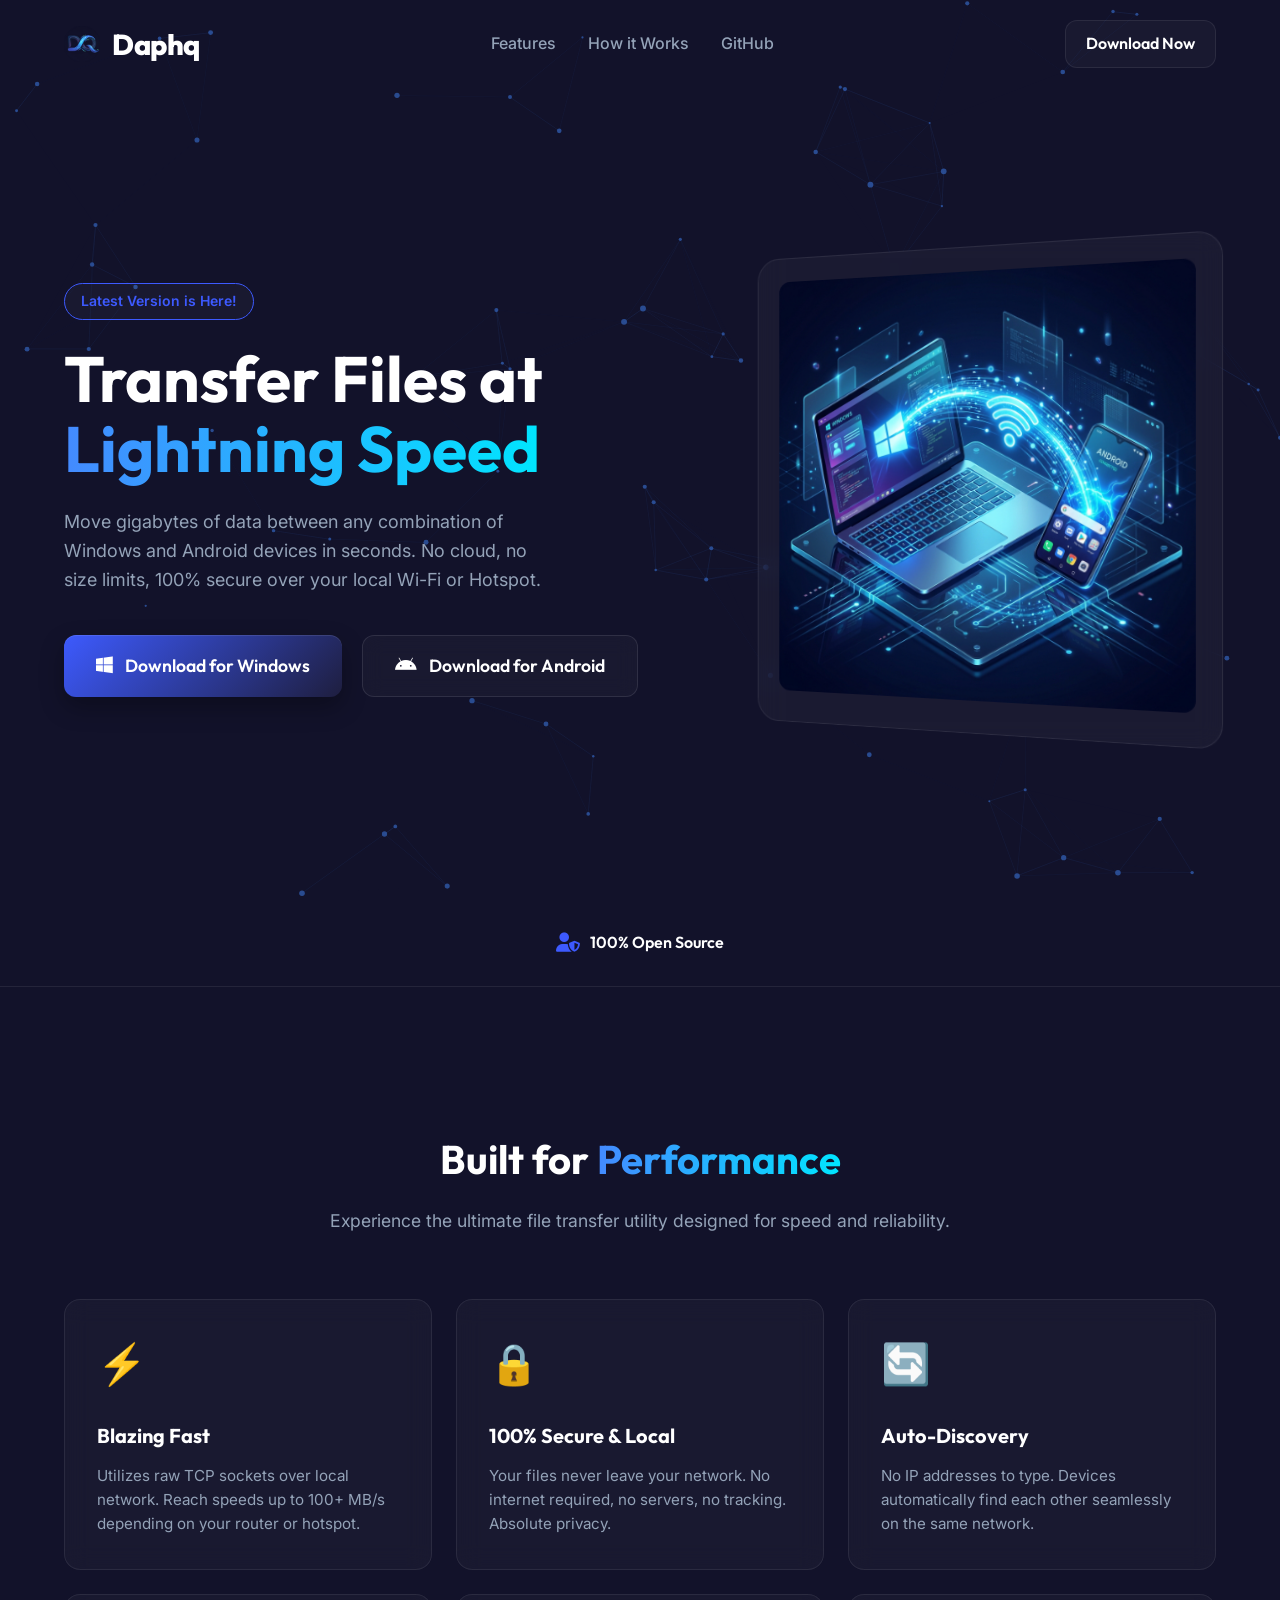
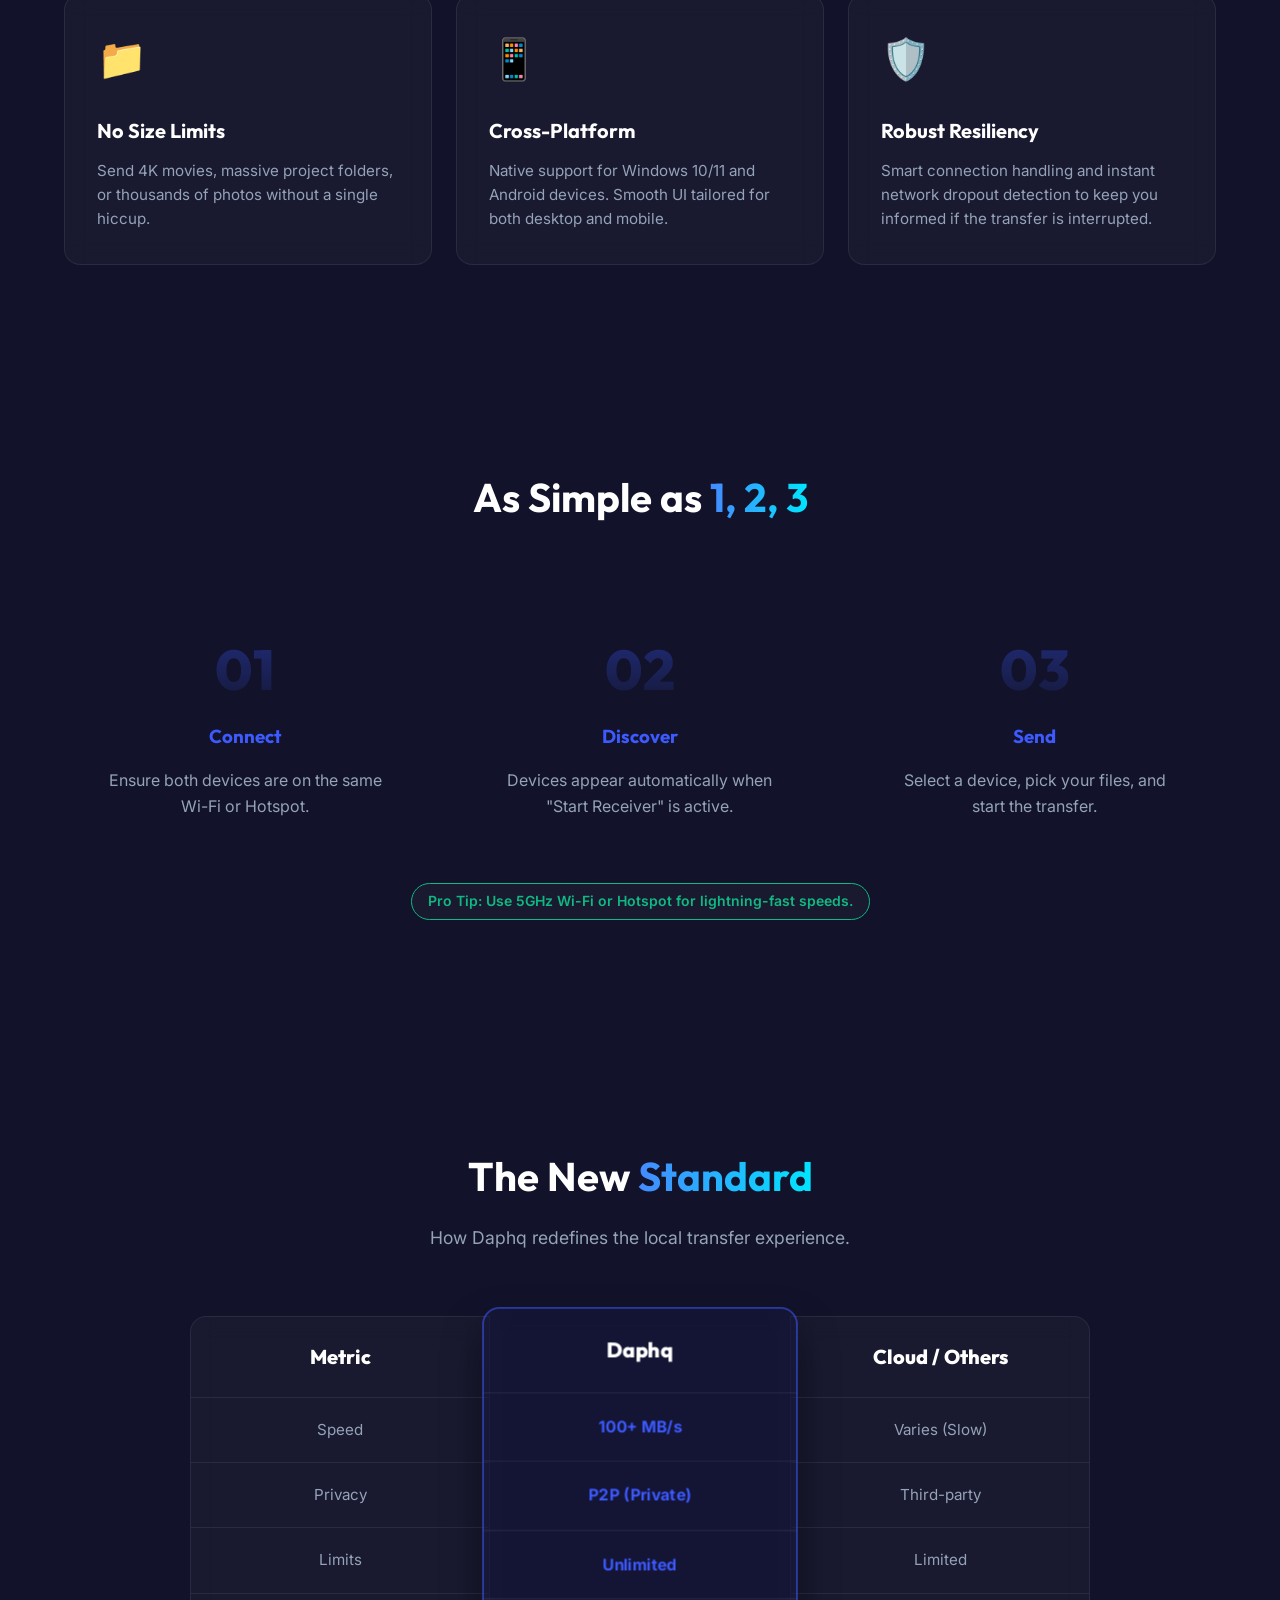
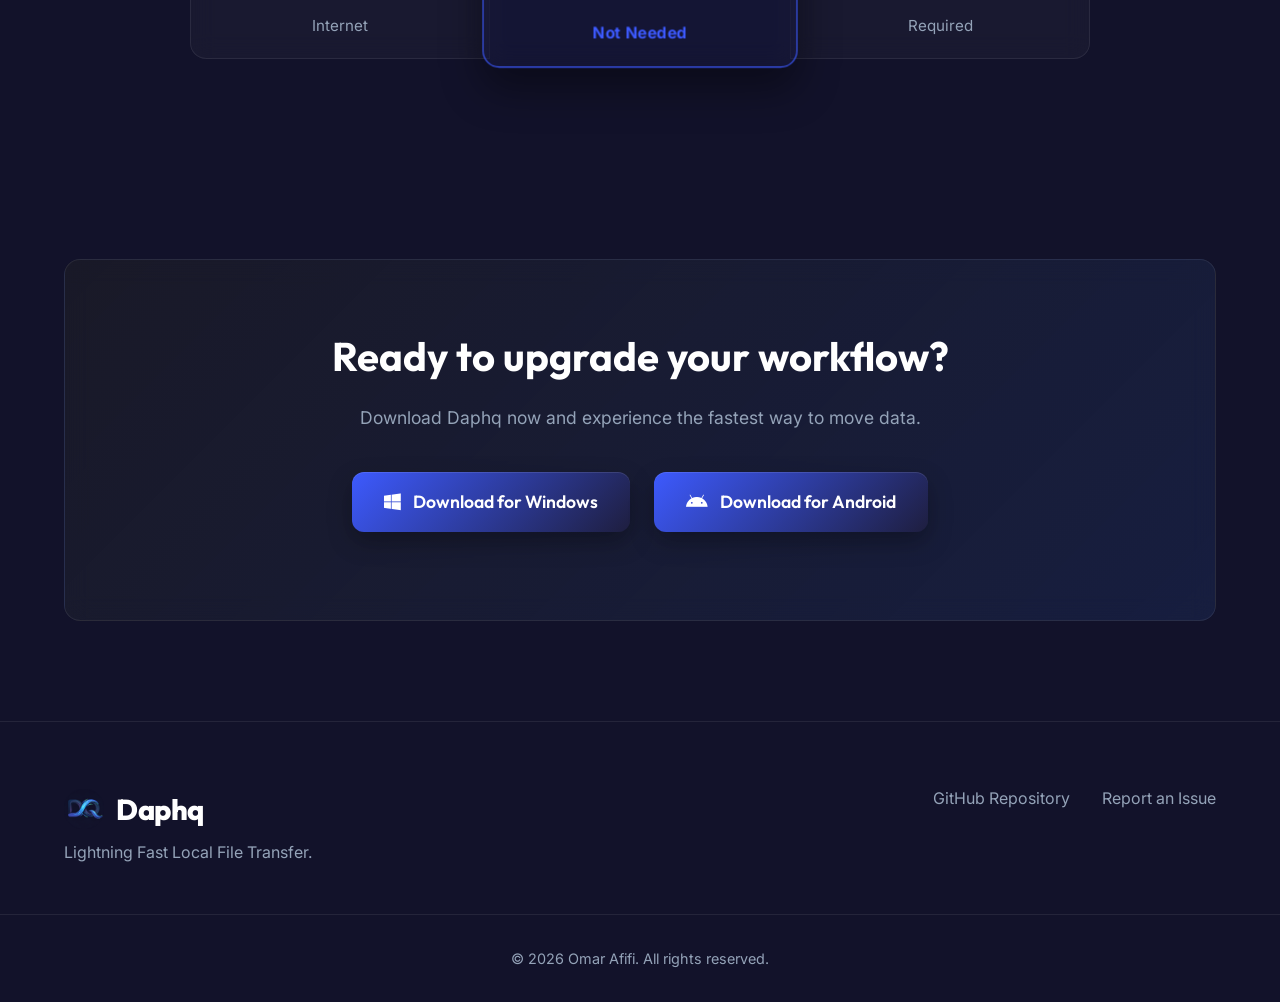
==== docs/index.html @ fd51e8ae "Add stats bar and comparison section to docs Introduce a brand stats bar and a three-column comparis" ====
<!DOCTYPE html>
<html lang="en">

<head>
    <meta charset="UTF-8">
    <meta name="viewport" content="width=device-width, initial-scale=1.0">
    <meta name="description"
        content="Daphq - Lightning Fast Local Network File Transfer for Windows and Android. No size limits, secure, and blazing fast.">
    <title>Daphq - Lightning Fast Local File Transfer</title>
    <!-- Google Fonts -->
    <link rel="preconnect" href="https://fonts.googleapis.com">
    <link rel="preconnect" href="https://fonts.gstatic.com" crossorigin>
    <link
        href="https://fonts.googleapis.com/css2?family=Outfit:wght@300;400;500;600;700;800&family=Inter:wght@400;500&display=swap"
        rel="stylesheet">
    <link rel="stylesheet" href="css/style.css">
    <link rel="icon" type="image/x-icon" href="assets/favicon.ico">
    <link rel="icon" type="image/png" sizes="192x192" href="assets/icon-192.png">
    <link rel="icon" type="image/png" sizes="512x512" href="assets/icon-512.png">
    <link rel="icon" type="image/png" sizes="192x192" href="assets/icon-192-maskable.png">
    <link rel="icon" type="image/png" sizes="512x512" href="assets/icon-512-maskable.png">
    <link rel="apple-touch-icon" href="assets/apple-touch-icon.png">
    <!-- Font Awesome -->
    <link rel="stylesheet" href="https://cdnjs.cloudflare.com/ajax/libs/font-awesome/6.4.0/css/all.min.css">
</head>

<body>
    <!-- Neural Network Background -->
    <canvas id="network-canvas"></canvas>

    <!-- Navigation -->
    <nav class="navbar">
        <div class="nav-container">
            <div class="logo" style="display: flex; align-items: center; gap: 12px;">
                <img src="assets/icon-192.png" alt="Daphq Logo" width="36" height="36" style="border-radius: 8px;">
                <span class="logo-text">Daphq</span>
            </div>
            <div class="nav-links">
                <a href="#features">Features</a>
                <a href="#how-it-works">How it Works</a>
                <a href="https://github.com/OmarAfifi-CSE/daphq" target="_blank" class="github-link">GitHub</a>
            </div>
            <a href="#download" class="btn btn-nav">Download Now</a>
        </div>
    </nav>

    <!-- Hero Section -->
    <header class="hero">
        <div class="container hero-content">
            <div class="hero-text fade-up">
                <div class="badge" id="version-badge">Latest Version is Here!</div>
                <h1>Transfer Files at <span class="gradient-text">Lightning Speed</span></h1>
                <p>Move gigabytes of data between any combination of Windows and Android devices in seconds. No cloud,
                    no size limits, 100% secure over your local Wi-Fi or Hotspot.</p>
                <div class="hero-buttons">
                    <a href="https://github.com/OmarAfifi-CSE/daphq/releases/latest" class="btn btn-primary btn-large"
                        id="main-download-btn">
                        <i class="fab fa-windows"></i> Download for Windows
                    </a>
                    <a href="https://github.com/OmarAfifi-CSE/daphq/releases/latest" class="btn btn-secondary btn-large"
                        id="hero-android-btn">
                        <i class="fab fa-android"></i> Download for Android
                    </a>
                </div>
            </div>
            <div class="hero-image fade-up delay-1">
                <div class="glass-card mockup-container">
                    <img src="assets/mockup.png" alt="Daphq App Mockup" class="floating">
                </div>
            </div>
        </div>
    </header>

    <!-- Brand Stats Bar -->
    <div class="stats-bar">
        <div class="container stats-container">
            <!--
            <div class="stat-item">
                <i class="fab fa-github"></i>
                <span id="github-stars">...</span> <span>Stars</span>
            </div>
            <div class="stat-divider"></div>
            <div class="stat-item">
                <i class="fas fa-code-branch"></i>
                <span id="github-forks">...</span> <span>Forks</span>
            </div>
            <div class="stat-divider"></div>
            -->
            <div class="stat-item">
                <i class="fas fa-user-shield"></i>
                <span>100% Open Source</span>
            </div>
        </div>
    </div>

    <!-- Features Section -->
    <section id="features" class="features">
        <div class="container">
            <div class="section-header fade-up">
                <h2>Built for <span class="gradient-text">Performance</span></h2>
                <p>Experience the ultimate file transfer utility designed for speed and reliability.</p>
            </div>
            <div class="features-grid">
                <div class="feature-card glass-card fade-up">
                    <div class="feature-icon">⚡</div>
                    <h3>Blazing Fast</h3>
                    <p>Utilizes raw TCP sockets over local network. Reach speeds up to 100+ MB/s depending on your
                        router or hotspot.</p>
                </div>
                <div class="feature-card glass-card fade-up delay-1">
                    <div class="feature-icon">🔒</div>
                    <h3>100% Secure & Local</h3>
                    <p>Your files never leave your network. No internet required, no servers, no tracking. Absolute
                        privacy.</p>
                </div>
                <div class="feature-card glass-card fade-up delay-2">
                    <div class="feature-icon">🔄</div>
                    <h3>Auto-Discovery</h3>
                    <p>No IP addresses to type. Devices automatically find each other seamlessly on the same network.
                    </p>
                </div>
                <div class="feature-card glass-card fade-up">
                    <div class="feature-icon">📁</div>
                    <h3>No Size Limits</h3>
                    <p>Send 4K movies, massive project folders, or thousands of photos without a single hiccup.</p>
                </div>
                <div class="feature-card glass-card fade-up delay-1">
                    <div class="feature-icon">📱</div>
                    <h3>Cross-Platform</h3>
                    <p>Native support for Windows 10/11 and Android devices. Smooth UI tailored for both desktop and
                        mobile.</p>
                </div>
                <div class="feature-card glass-card fade-up delay-2">
                    <div class="feature-icon">🛡️</div>
                    <h3>Robust Resiliency</h3>
                    <p>Smart connection handling and instant network dropout detection to keep you informed if the
                        transfer is interrupted.</p>
                </div>
            </div>
        </div>
    </section>

    <!-- How It Works Section -->
    <section id="how-it-works" class="how-it-works">
        <div class="container">
            <div class="section-header fade-up">
                <h2>As Simple as <span class="gradient-text">1, 2, 3</span></h2>
            </div>
            <div class="steps-container">
                <div class="step fade-up">
                    <div class="step-number">01</div>
                    <h3>Connect</h3>
                    <p>Ensure both devices are on the same Wi-Fi or Hotspot.</p>
                </div>
                <div class="step fade-up delay-1">
                    <div class="step-number">02</div>
                    <h3>Discover</h3>
                    <p>Devices appear automatically when "Start Receiver" is active.</p>
                </div>
                <div class="step fade-up delay-2">
                    <div class="step-number">03</div>
                    <h3>Send</h3>
                    <p>Select a device, pick your files, and start the transfer.</p>
                </div>
            </div>
            <div class="fade-up delay-2" style="text-align: center; margin-top: 32px;">
                <span class="badge" style="border-color: #10B981; color: #10B981;">Pro Tip: Use 5GHz Wi-Fi or Hotspot
                    for lightning-fast speeds.</span>
            </div>
        </div>
    </section>

    <!-- Comparison Section -->
    <section class="comparison">
        <div class="container">
            <div class="section-header fade-up">
                <h2>The New <span class="gradient-text">Standard</span></h2>
                <p>How Daphq redefines the local transfer experience.</p>
            </div>
            <div class="comparison-grid fade-up">
                <div class="comparison-card glass-card">
                    <div class="comp-head">Metric</div>
                    <div class="comp-row">Speed</div>
                    <div class="comp-row">Privacy</div>
                    <div class="comp-row">Limits</div>
                    <div class="comp-row">Internet</div>
                </div>
                <div class="comparison-card glass-card featured">
                    <div class="comp-head">Daphq</div>
                    <div class="comp-row accent-text">100+ MB/s</div>
                    <div class="comp-row accent-text">P2P (Private)</div>
                    <div class="comp-row accent-text">Unlimited</div>
                    <div class="comp-row accent-text">Not Needed</div>
                </div>
                <div class="comparison-card glass-card">
                    <div class="comp-head">Cloud / Others</div>
                    <div class="comp-row">Varies (Slow)</div>
                    <div class="comp-row">Third-party</div>
                    <div class="comp-row">Limited</div>
                    <div class="comp-row">Required</div>
                </div>
            </div>
        </div>
    </section>

    <!-- Download Section -->
    <section id="download" class="download-cta">
        <div class="container">
            <div class="cta-card glass-card fade-up">
                <h2>Ready to upgrade your workflow?</h2>
                <p>Download Daphq now and experience the fastest way to move data.</p>
                <div class="download-buttons">
                    <a href="https://github.com/OmarAfifi-CSE/daphq/releases/latest" class="btn btn-primary btn-large"
                        id="download-windows">
                        <i class="fab fa-windows"></i> Download for Windows
                    </a>
                    <a href="https://github.com/OmarAfifi-CSE/daphq/releases/latest" class="btn btn-primary btn-large"
                        id="download-android">
                        <i class="fab fa-android"></i> Download for Android
                    </a>
                </div>
            </div>
        </div>
    </section>

    <!-- Footer -->
    <footer>
        <div class="container footer-content">
            <div class="footer-logo">
                <div style="display: flex; align-items: center; gap: 12px;">
                    <img src="assets/icon-192.png" alt="Daphq Logo" width="40" height="40" style="border-radius: 10px;">
                    <span class="logo-text">Daphq</span>
                </div>
                <p>Lightning Fast Local File Transfer.</p>
            </div>
            <div class="footer-links">
                <a href="https://github.com/OmarAfifi-CSE/daphq">GitHub Repository</a>
                <a href="https://github.com/OmarAfifi-CSE/daphq/issues">Report an Issue</a>
            </div>
        </div>
        <div class="footer-bottom">
            <p>&copy; 2026 Omar Afifi. All rights reserved.</p>
        </div>
    </footer>

    <script src="js/network-bg.js"></script>
    <script src="js/main.js"></script>
</body>

</html>
---- docs/css/style.css ----
:root {
    /* Color Palette matching Daphq App */
    --bg-main: #12122A;
    --bg-secondary: #0F172A;
    --bg-card: rgba(37, 37, 37, 0.4);
    --primary: #3D5AFE; 
    --primary-glow: rgba(61, 90, 254, 0.3);
    --text-main: #FFFFFF;
    --text-muted: #94A3B8;
    
    --glass-bg: rgba(255, 255, 255, 0.03);
    --glass-border: rgba(255, 255, 255, 0.08);
}

* {
    margin: 0;
    padding: 0;
    box-sizing: border-box;
}

html {
    scroll-behavior: smooth;
}

body {
    font-family: 'Inter', sans-serif;
    background-color: var(--bg-main);
    color: var(--text-main);
    line-height: 1.6;
    overflow-x: hidden;
}

#network-canvas {
    position: fixed;
    top: 0;
    left: 0;
    width: 100%;
    height: 100%;
    z-index: -1;
    opacity: 0.6;
}

h1, h2, h3, h4, .logo-text {
    font-family: 'Outfit', sans-serif;
}

/* Utilities */
.container {
    max-width: 1200px;
    margin: 0 auto;
    padding: 0 24px;
}

.gradient-text {
    background: linear-gradient(to right, #448AFF, #00E5FF);
    -webkit-background-clip: text;
    -webkit-text-fill-color: transparent;
    background-clip: text;
}

.glass-card {
    background: var(--glass-bg);
    backdrop-filter: blur(12px);
    -webkit-backdrop-filter: blur(12px);
    border: 1px solid var(--glass-border);
    border-radius: 16px;
}

/* Buttons */
.btn {
    display: inline-flex;
    align-items: center;
    justify-content: center;
    padding: 14px 28px;
    border-radius: 12px;
    font-weight: 600;
    text-decoration: none;
    transition: all 0.3s cubic-bezier(0.4, 0, 0.2, 1);
    cursor: pointer;
    font-family: 'Outfit', sans-serif;
    gap: 12px;
    font-size: 1rem;
}

.btn i {
    font-size: 1.2rem;
}

.btn-primary {
    background: linear-gradient(135deg, #3D5AFE 0%, #1E1E3F 100%);
    background-clip: padding-box;
    color: white;
    box-shadow: 0 10px 25px rgba(0, 0, 0, 0.3), inset 0 1px 0 rgba(255, 255, 255, 0.1);
    border: none;
}

.btn-primary:hover {
    transform: translateY(-3px);
    box-shadow: 0 15px 30px rgba(61, 90, 254, 0.2);
    border-color: var(--primary);
}

.btn-secondary {
    background: rgba(255, 255, 255, 0.03);
    color: white;
    border: 1px solid rgba(255, 255, 255, 0.1);
    backdrop-filter: blur(10px);
}

.btn-secondary:hover {
    background: rgba(255, 255, 255, 0.08);
    border-color: var(--primary);
    transform: translateY(-3px);
}

.btn-large {
    padding: 16px 32px;
    font-size: 1.1rem;
    gap: 12px;
}

.btn-nav {
    padding: 10px 20px;
    background: var(--glass-bg);
    border: 1px solid var(--glass-border);
    color: white;
}

.btn-nav:hover {
    background: var(--primary);
    border-color: var(--primary);
}

/* Navigation */
.navbar {
    position: fixed;
    top: 0;
    left: 0;
    width: 100%;
    padding: 20px 0;
    z-index: 1000;
    transition: all 0.3s ease;
}

.navbar.scrolled {
    padding: 15px 0;
    background: rgba(15, 23, 42, 0.85);
    backdrop-filter: blur(12px);
    -webkit-backdrop-filter: blur(12px);
    box-shadow: 0 4px 30px rgba(0, 0, 0, 0.5);
}

.nav-container {
    max-width: 1200px;
    margin: 0 auto;
    padding: 0 24px;
    display: flex;
    justify-content: space-between;
    align-items: center;
}

.logo-text {
    font-size: 1.8rem;
    font-weight: 800;
    letter-spacing: -0.5px;
}

.nav-links {
    display: flex;
    gap: 32px;
}

.nav-links a {
    color: var(--text-muted);
    text-decoration: none;
    font-weight: 500;
    transition: color 0.3s;
}

.nav-links a:hover {
    color: white;
}

/* Brand Stats Bar */
.stats-bar {
    padding: 30px 0;
    border-bottom: 1px solid var(--glass-border);
    margin-bottom: 40px;
}

.stats-container {
    display: flex;
    justify-content: center;
    gap: 40px;
    align-items: center;
}

.stat-item {
    display: flex;
    align-items: center;
    gap: 10px;
    font-weight: 600;
    font-family: 'Outfit';
    color: var(--text-main);
}

.stat-item i {
    color: var(--primary);
    font-size: 1.2rem;
}

.stat-divider {
    width: 1px;
    height: 20px;
    background: var(--glass-border);
}

/* Hero Section */
.hero {
    position: relative;
    min-height: 100vh;
    display: flex;
    align-items: center;
    padding-top: 80px;
    overflow: hidden;
}

.hero-content {
    display: grid;
    grid-template-columns: 1.3fr 1fr;
    gap: 48px;
    align-items: center;
}

.badge {
    display: inline-block;
    padding: 6px 16px;
    background: var(--glass-bg);
    border: 1px solid var(--primary);
    color: var(--primary);
    border-radius: 20px;
    font-size: 0.875rem;
    font-weight: 600;
    margin-bottom: 24px;
}

.hero-text h1 {
    font-size: 4rem;
    line-height: 1.1;
    margin-bottom: 24px;
}

.hero-text p {
    font-size: 1.125rem;
    color: var(--text-muted);
    margin-bottom: 40px;
    max-width: 480px;
}

.hero-buttons {
    display: flex;
    gap: 20px;
    flex-wrap: wrap;
}

.mockup-container {
    padding: 24px;
    border-radius: 24px;
    transform: perspective(1000px) rotateY(-15deg);
    transition: transform 0.5s ease;
}

.mockup-container:hover {
    transform: perspective(1000px) rotateY(-5deg);
}

.mockup-container img {
    width: 100%;
    height: auto;
    border-radius: 12px;
}

.floating {
    animation: float 6s ease-in-out infinite;
}

@keyframes float {
    0% { transform: translateY(0px); }
    50% { transform: translateY(-20px); }
    100% { transform: translateY(0px); }
}

/* Features */
.features {
    padding: 100px 0;
}

.section-header {
    text-align: center;
    margin-bottom: 64px;
}

.section-header h2 {
    font-size: 2.5rem;
    margin-bottom: 16px;
}

.section-header p {
    color: var(--text-muted);
    font-size: 1.1rem;
}

.features-grid {
    display: grid;
    grid-template-columns: repeat(auto-fit, minmax(300px, 1fr));
    gap: 24px;
}

.feature-card {
    padding: 32px;
    transition: transform 0.3s ease, border-color 0.3s ease;
}

.feature-card:hover {
    transform: translateY(-5px);
    border-color: var(--primary-glow);
}

.feature-icon {
    font-size: 2.5rem;
    margin-bottom: 24px;
}

.feature-card h3 {
    font-size: 1.25rem;
    margin-bottom: 12px;
}

.feature-card p {
    color: var(--text-muted);
    font-size: 0.95rem;
}

/* How It Works */
.how-it-works {
    padding: 100px 0;
}

.steps-container {
    display: grid;
    grid-template-columns: repeat(3, 1fr);
    gap: 32px;
}

.step {
    text-align: center;
    padding: 32px;
}

.step-number {
    font-size: 3.5rem;
    font-weight: 800;
    background: linear-gradient(to bottom, var(--primary), rgba(68, 138, 255, 0.1));
    background-clip: text;
    -webkit-background-clip: text;
    -webkit-text-fill-color: transparent;
    margin-bottom: 8px;
    font-family: 'Outfit';
    opacity: 0.4;
}

.step h3 {
    margin-bottom: 16px;
    color: var(--primary);
}

.step p {
    color: var(--text-muted);
}

/* Comparison Matrix */
.comparison {
    padding: 100px 0;
}

.comparison-grid {
    display: grid;
    grid-template-columns: 1fr 1fr 1fr;
    gap: 0;
    max-width: 900px;
    margin: 0 auto;
}

.comparison-card {
    border-radius: 0;
    padding: 0;
    display: flex;
    flex-direction: column;
}

.comparison-card:first-child { border-radius: 16px 0 0 16px; }
.comparison-card:last-child { border-radius: 0 16px 16px 0; }

.comparison-card.featured {
    transform: scale(1.05);
    z-index: 10;
    border-color: var(--primary);
    background: rgba(61, 90, 254, 0.05);
    border-radius: 16px;
    box-shadow: 0 20px 40px rgba(0,0,0,0.4);
}

.comp-head {
    padding: 24px;
    font-family: 'Outfit';
    font-weight: 800;
    font-size: 1.25rem;
    text-align: center;
    border-bottom: 1px solid var(--glass-border);
}

.comp-row {
    padding: 20px;
    text-align: center;
    border-bottom: 1px solid var(--glass-border);
    font-size: 0.95rem;
    color: var(--text-muted);
}

.comp-row:last-child { border-bottom: none; }

.accent-text {
    color: var(--primary);
    font-weight: 700;
}

/* CTA */
.download-cta {
    padding: 100px 0;
}

.cta-card {
    padding: 64px 32px;
    text-align: center;
    background: linear-gradient(135deg, rgba(37,37,37,0.4) 0%, rgba(68,138,255,0.1) 100%);
}

.cta-card h2 {
    font-size: 2.5rem;
    margin-bottom: 16px;
}

.cta-card p {
    color: var(--text-muted);
    margin-bottom: 40px;
    font-size: 1.1rem;
}

.download-buttons {
    display: flex;
    justify-content: center;
    gap: 24px;
    margin-bottom: 24px;
}

.small-text {
    font-size: 0.85rem !important;
    margin-bottom: 0 !important;
}

/* Footer */
footer {
    padding: 64px 0 32px;
    border-top: 1px solid var(--glass-border);
}

.footer-content {
    display: flex;
    justify-content: space-between;
    margin-bottom: 48px;
}

.footer-logo p {
    color: var(--text-muted);
    margin-top: 8px;
}

.footer-links {
    display: flex;
    gap: 32px;
}

.footer-links a {
    color: var(--text-muted);
    text-decoration: none;
    transition: color 0.3s;
}

.footer-links a:hover {
    color: white;
}

.footer-bottom {
    text-align: center;
    color: var(--text-muted);
    font-size: 0.9rem;
    padding-top: 32px;
    border-top: 1px solid var(--glass-border);
}

/* Animations */
.fade-up {
    opacity: 0;
    transform: translateY(30px);
    transition: opacity 0.8s ease, transform 0.8s cubic-bezier(0.16, 1, 0.3, 1);
}

.fade-up.visible {
    opacity: 1;
    transform: translateY(0);
}

.delay-1 { transition-delay: 0.2s; }
.delay-2 { transition-delay: 0.4s; }

/* Responsive */
@media (max-width: 992px) {
    .hero-content {
        grid-template-columns: 1fr;
        text-align: center;
    }
    
    .hero-text p {
        margin: 0 auto 40px;
    }
    
    .hero-buttons {
        justify-content: center;
    }

    .mockup-container {
        transform: none;
    }
    
    .mockup-container:hover {
        transform: translateY(-5px);
    }
}

@media (max-width: 768px) {
    .nav-links {
        display: none;
    }
    
    .hero-text h1 {
        font-size: 3rem;
    }
    
    .steps-container {
        grid-template-columns: 1fr;
    }
    
    .download-buttons {
        flex-direction: column;
    }
    
    .footer-content {
        flex-direction: column;
        gap: 32px;
        text-align: center;
    }
    
    .footer-links {
        justify-content: center;
    }
}
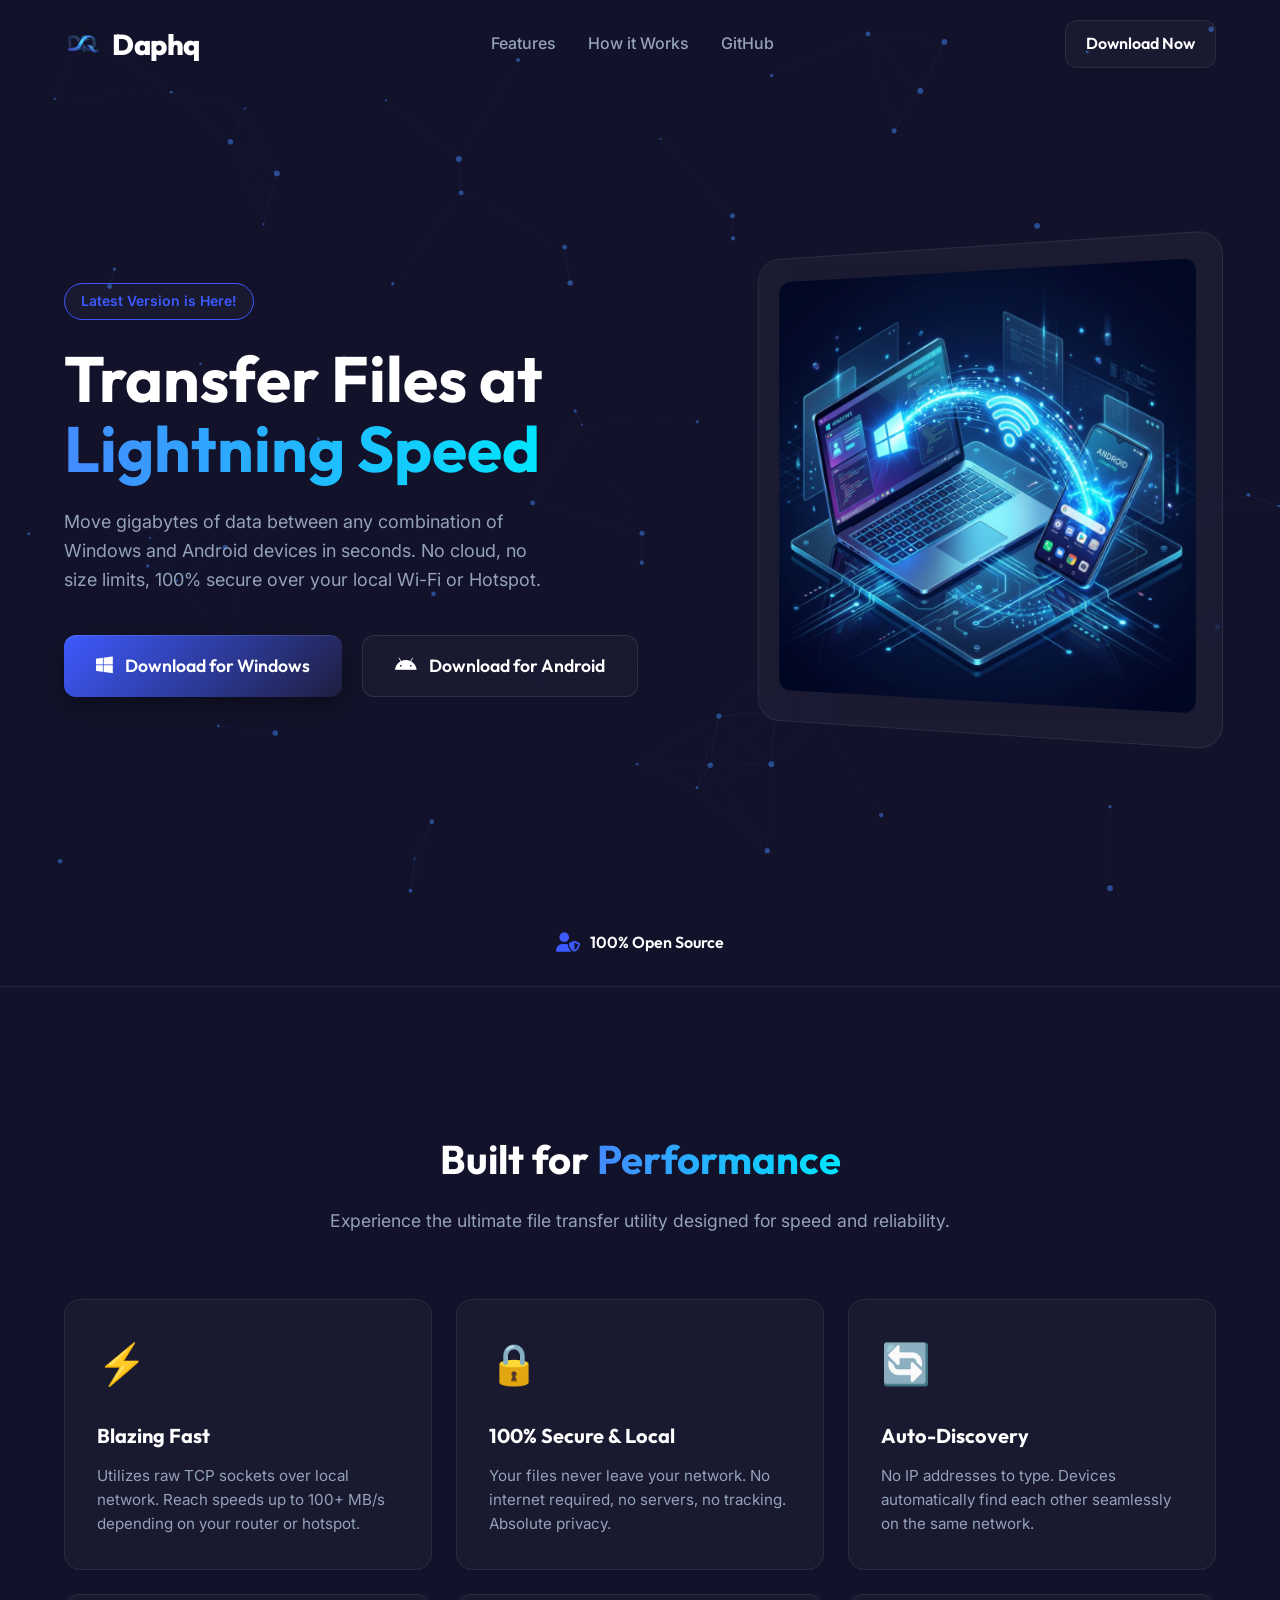
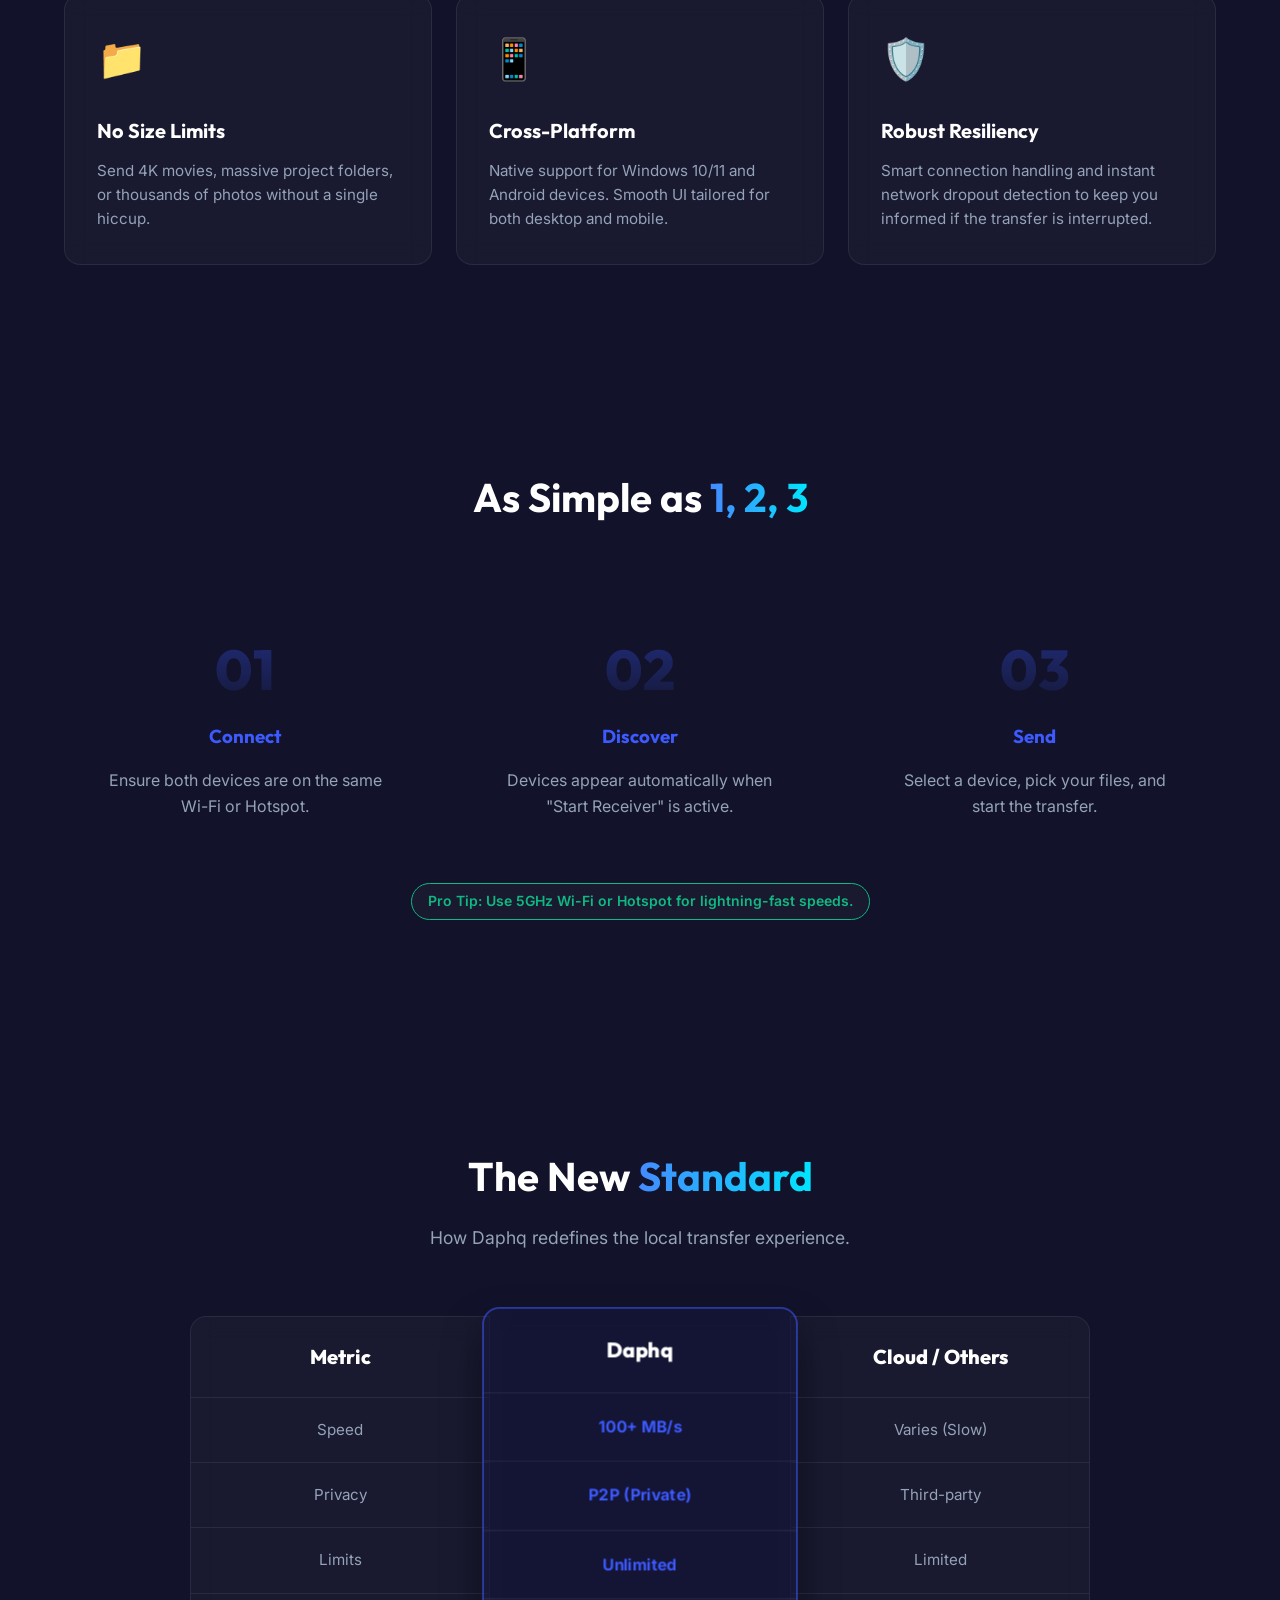
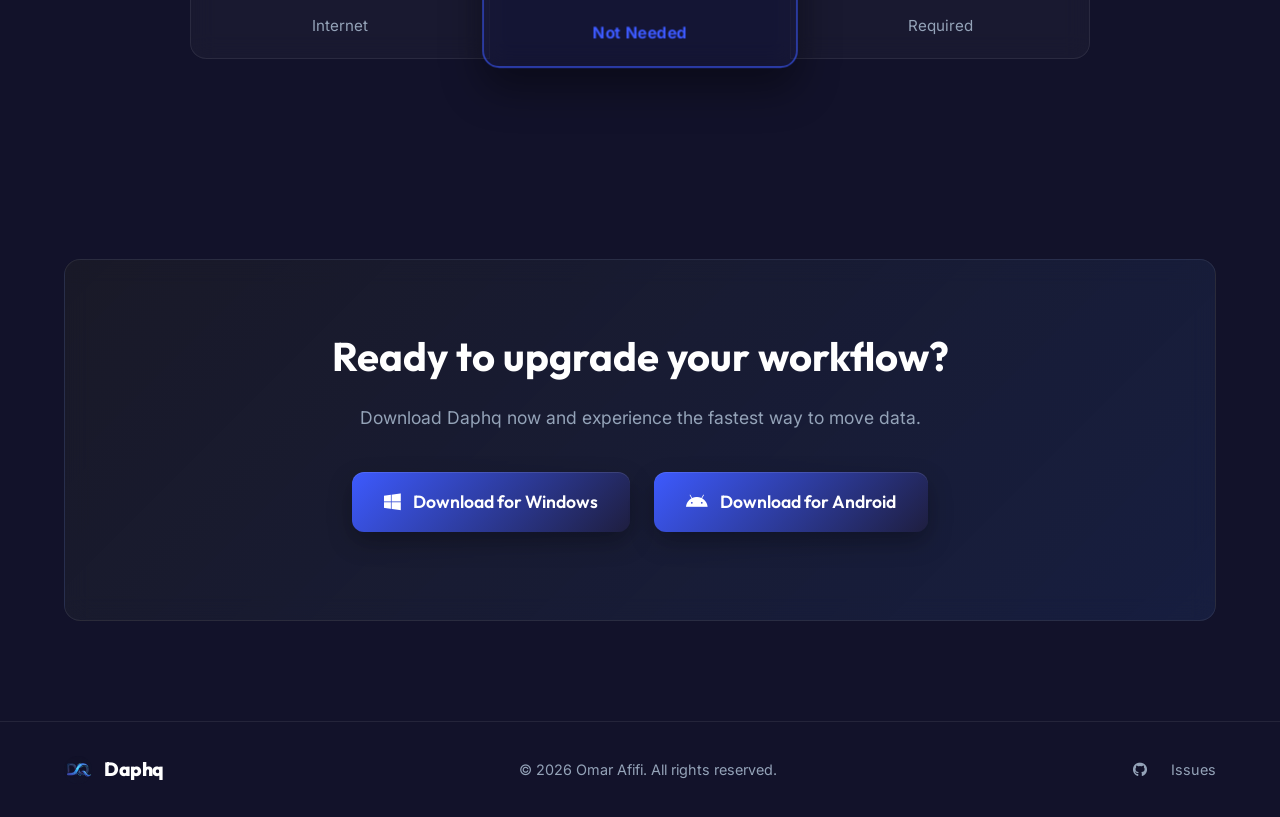
==== commit 3d944e1a: "Revamp footer layout and fix scroll restoration Restructure footer markup and styles for a cleaner, " ====
--- a/docs/index.html
+++ b/docs/index.html
@@ -225,21 +225,18 @@
 
     <!-- Footer -->
     <footer>
-        <div class="container footer-content">
-            <div class="footer-logo">
-                <div style="display: flex; align-items: center; gap: 12px;">
-                    <img src="assets/icon-192.png" alt="Daphq Logo" width="40" height="40" style="border-radius: 10px;">
-                    <span class="logo-text">Daphq</span>
-                </div>
-                <p>Lightning Fast Local File Transfer.</p>
-            </div>
-            <div class="footer-links">
-                <a href="https://github.com/OmarAfifi-CSE/daphq">GitHub Repository</a>
-                <a href="https://github.com/OmarAfifi-CSE/daphq/issues">Report an Issue</a>
-            </div>
-        </div>
-        <div class="footer-bottom">
-            <p>&copy; 2026 Omar Afifi. All rights reserved.</p>
+        <div class="container footer-container">
+            <div class="footer-left">
+                <img src="assets/icon-192.png" alt="Daphq Logo" width="28" height="28" style="border-radius: 6px;">
+                <span class="logo-text" style="font-size: 1.2rem;">Daphq</span>
+            </div>
+            <div class="footer-center">
+                <p>&copy; 2026 Omar Afifi. All rights reserved.</p>
+            </div>
+            <div class="footer-right">
+                <a href="https://github.com/OmarAfifi-CSE/daphq" target="_blank"><i class="fab fa-github"></i></a>
+                <a href="https://github.com/OmarAfifi-CSE/daphq/issues" target="_blank">Issues</a>
+            </div>
         </div>
     </footer>
 
--- a/docs/css/style.css
+++ b/docs/css/style.css
@@ -470,42 +470,42 @@
 
 /* Footer */
 footer {
-    padding: 64px 0 32px;
+    padding: 32px 0;
     border-top: 1px solid var(--glass-border);
 }
 
-.footer-content {
+.footer-container {
     display: flex;
     justify-content: space-between;
-    margin-bottom: 48px;
-}
-
-.footer-logo p {
-    color: var(--text-muted);
-    margin-top: 8px;
-}
-
-.footer-links {
-    display: flex;
-    gap: 32px;
-}
-
-.footer-links a {
+    align-items: center;
+}
+
+.footer-left {
+    display: flex;
+    align-items: center;
+    gap: 12px;
+}
+
+.footer-center p {
+    color: var(--text-muted);
+    font-size: 0.9rem;
+}
+
+.footer-right {
+    display: flex;
+    gap: 24px;
+    align-items: center;
+}
+
+.footer-right a {
     color: var(--text-muted);
     text-decoration: none;
     transition: color 0.3s;
-}
-
-.footer-links a:hover {
+    font-size: 0.9rem;
+}
+
+.footer-right a:hover {
     color: white;
-}
-
-.footer-bottom {
-    text-align: center;
-    color: var(--text-muted);
-    font-size: 0.9rem;
-    padding-top: 32px;
-    border-top: 1px solid var(--glass-border);
 }
 
 /* Animations */
@@ -564,9 +564,9 @@
         flex-direction: column;
     }
     
-    .footer-content {
+    .footer-container {
         flex-direction: column;
-        gap: 32px;
+        gap: 24px;
         text-align: center;
     }
     
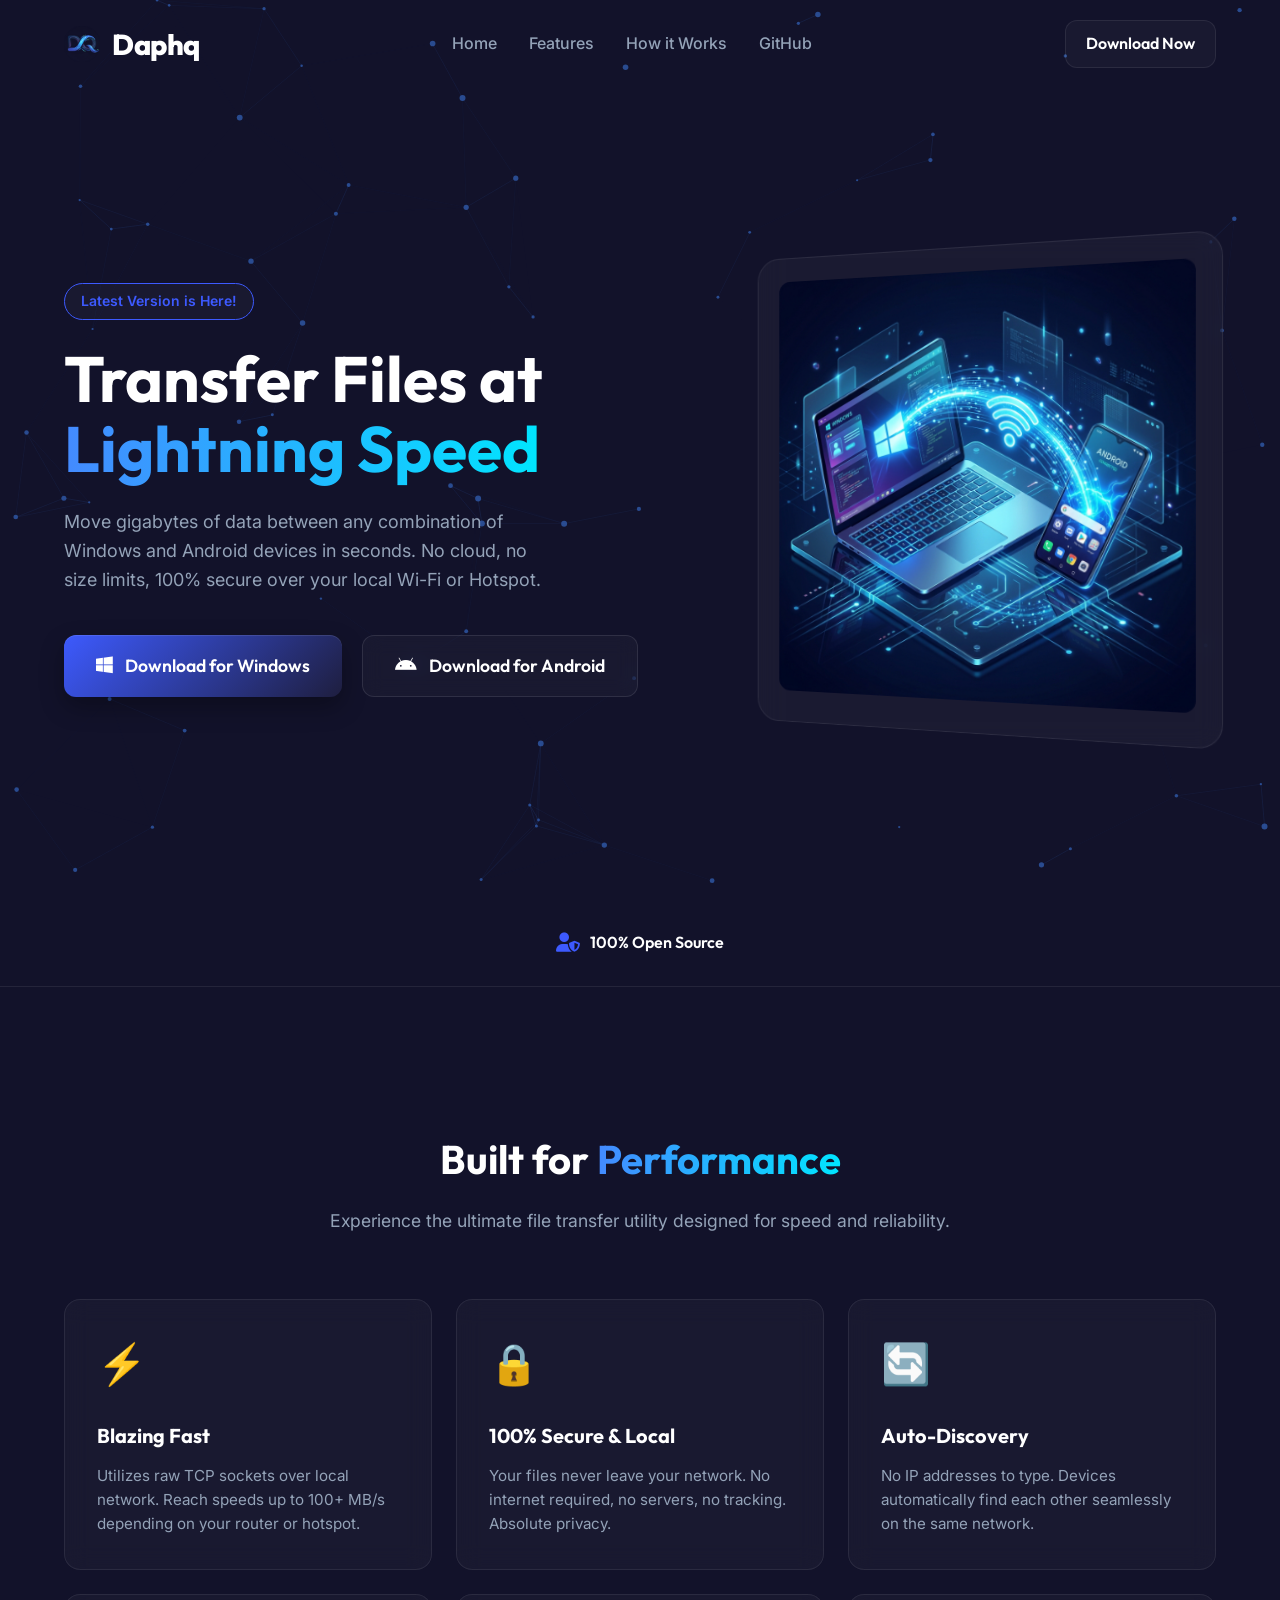
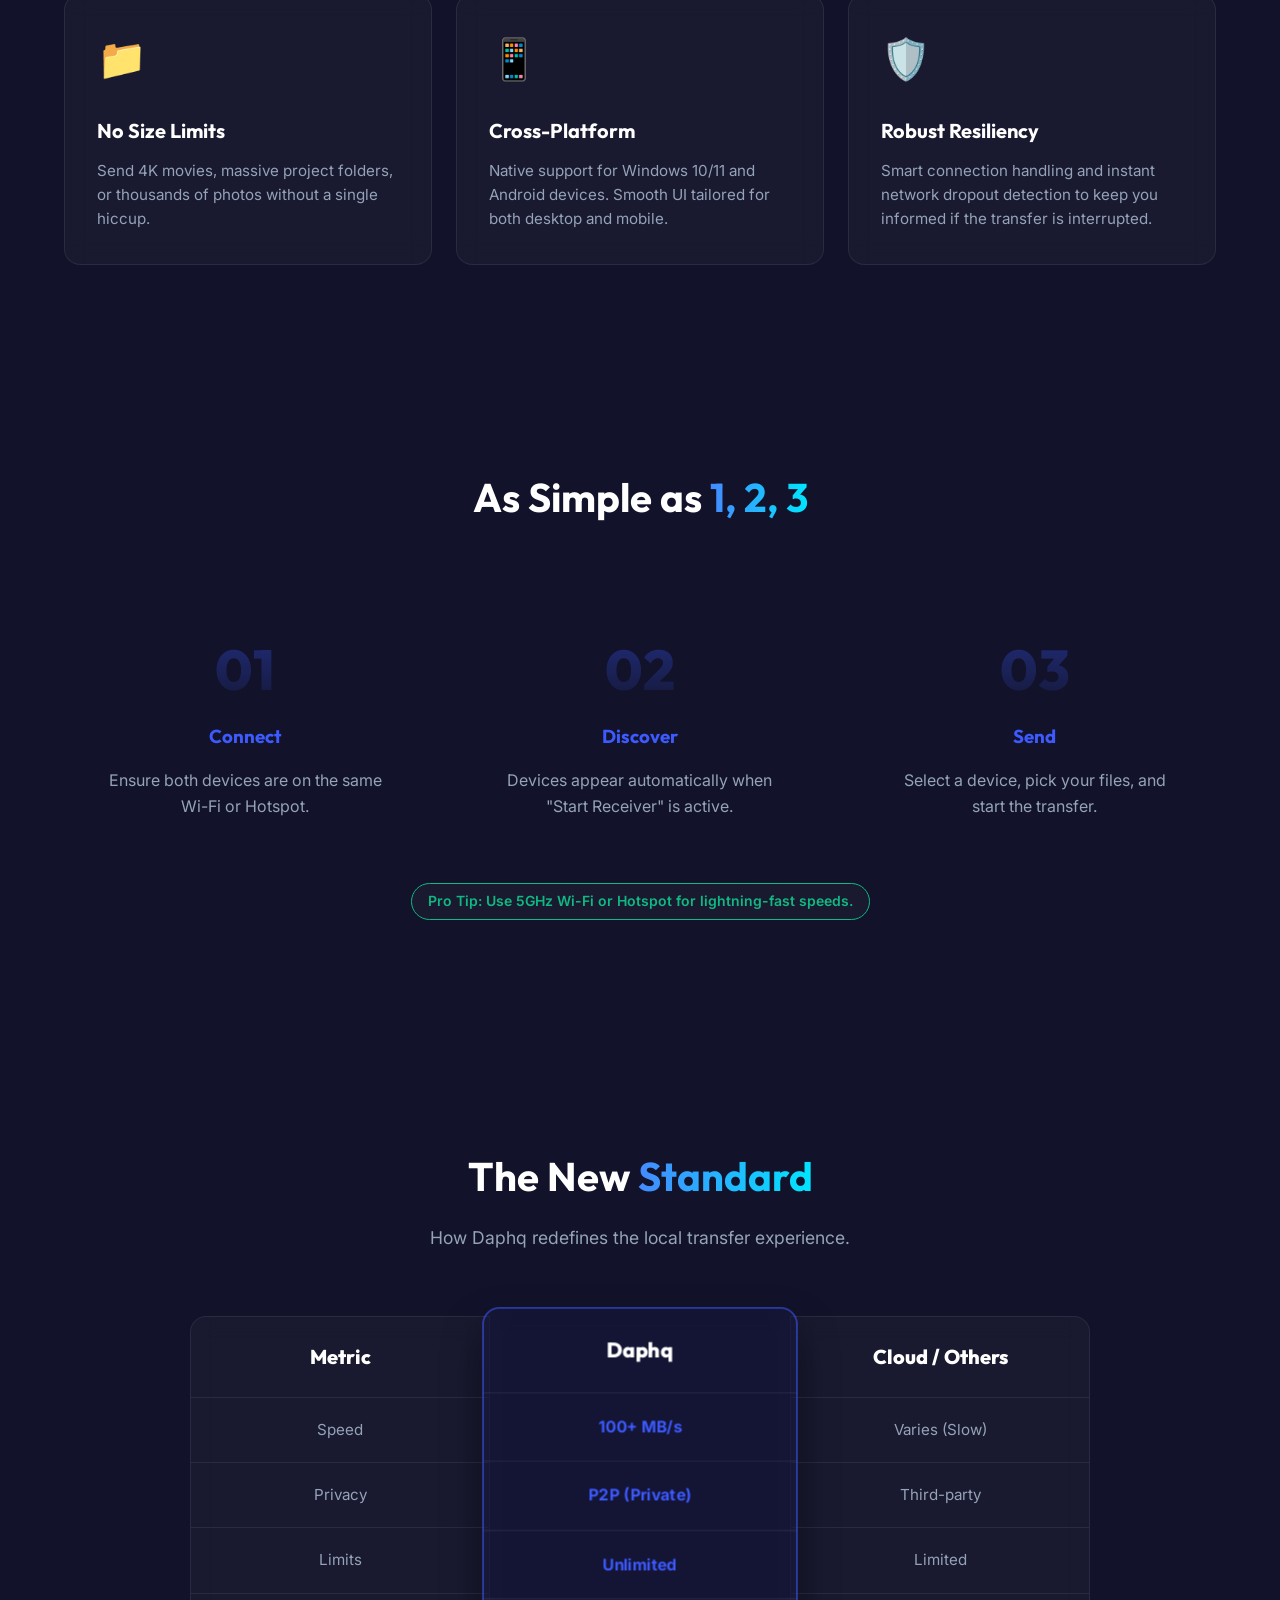
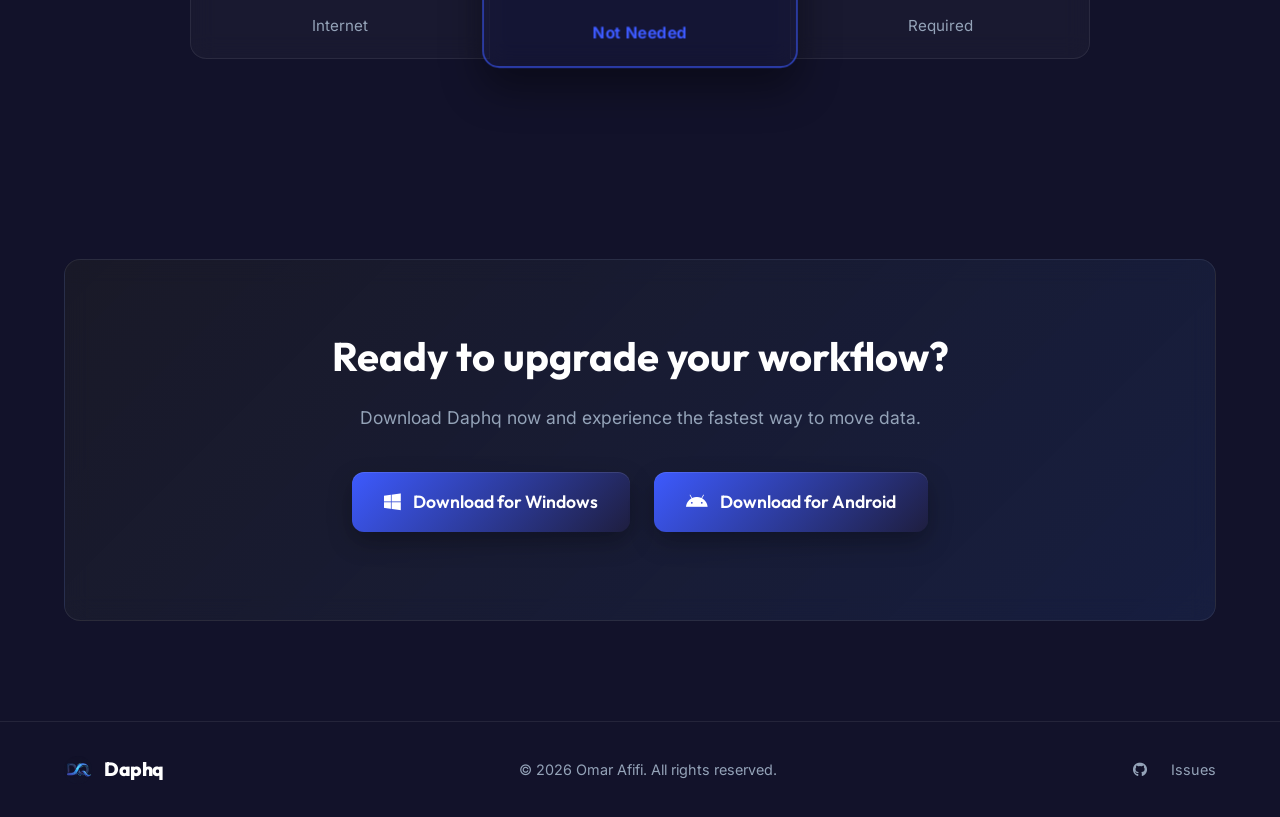
==== commit d87516c5: "Make logo clickable and add Home nav link Update docs/index.html to improve navigation: add a cursor" ====
--- a/docs/index.html
+++ b/docs/index.html
@@ -31,11 +31,12 @@
     <!-- Navigation -->
     <nav class="navbar">
         <div class="nav-container">
-            <div class="logo" style="display: flex; align-items: center; gap: 12px;">
+            <div class="logo" style="display: flex; align-items: center; gap: 12px; cursor: pointer;" onclick="window.scrollTo({top: 0, behavior: 'smooth'})">
                 <img src="assets/icon-192.png" alt="Daphq Logo" width="36" height="36" style="border-radius: 8px;">
                 <span class="logo-text">Daphq</span>
             </div>
             <div class="nav-links">
+                <a href="#">Home</a>
                 <a href="#features">Features</a>
                 <a href="#how-it-works">How it Works</a>
                 <a href="https://github.com/OmarAfifi-CSE/daphq" target="_blank" class="github-link">GitHub</a>
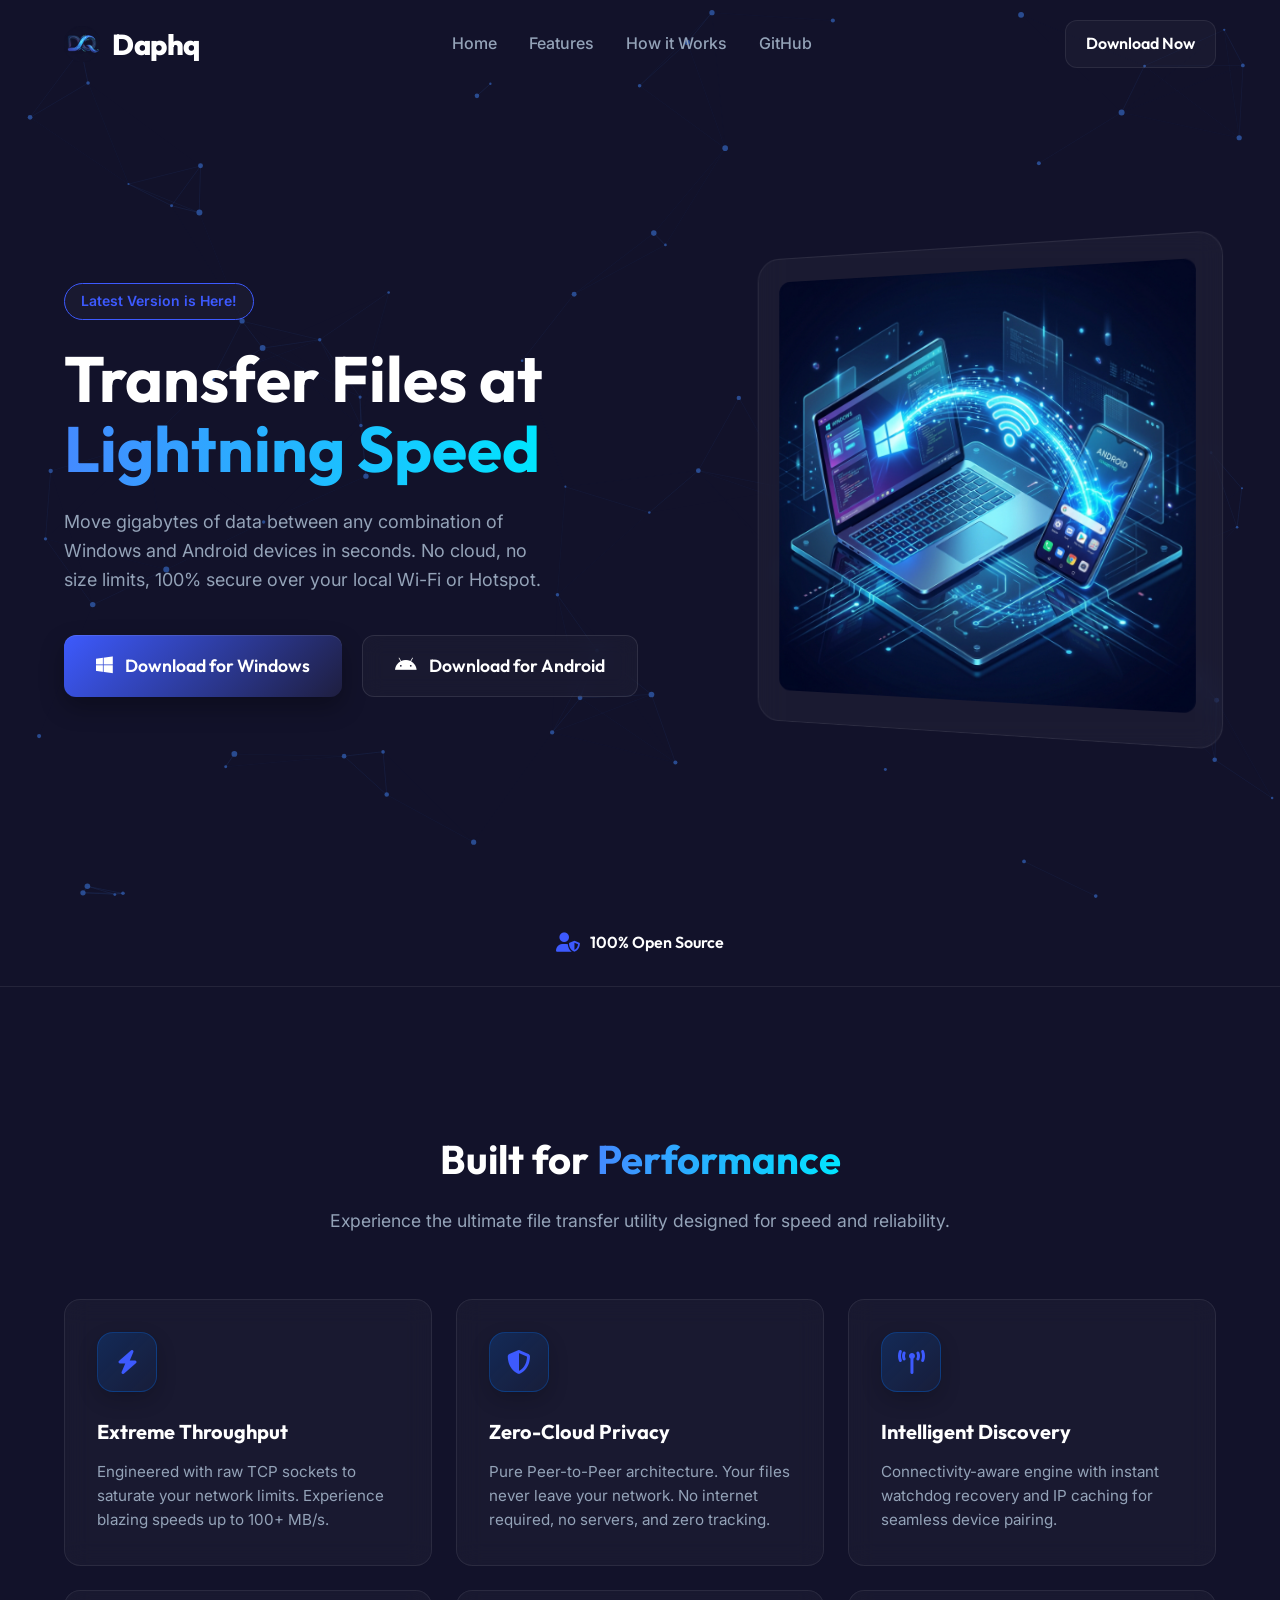
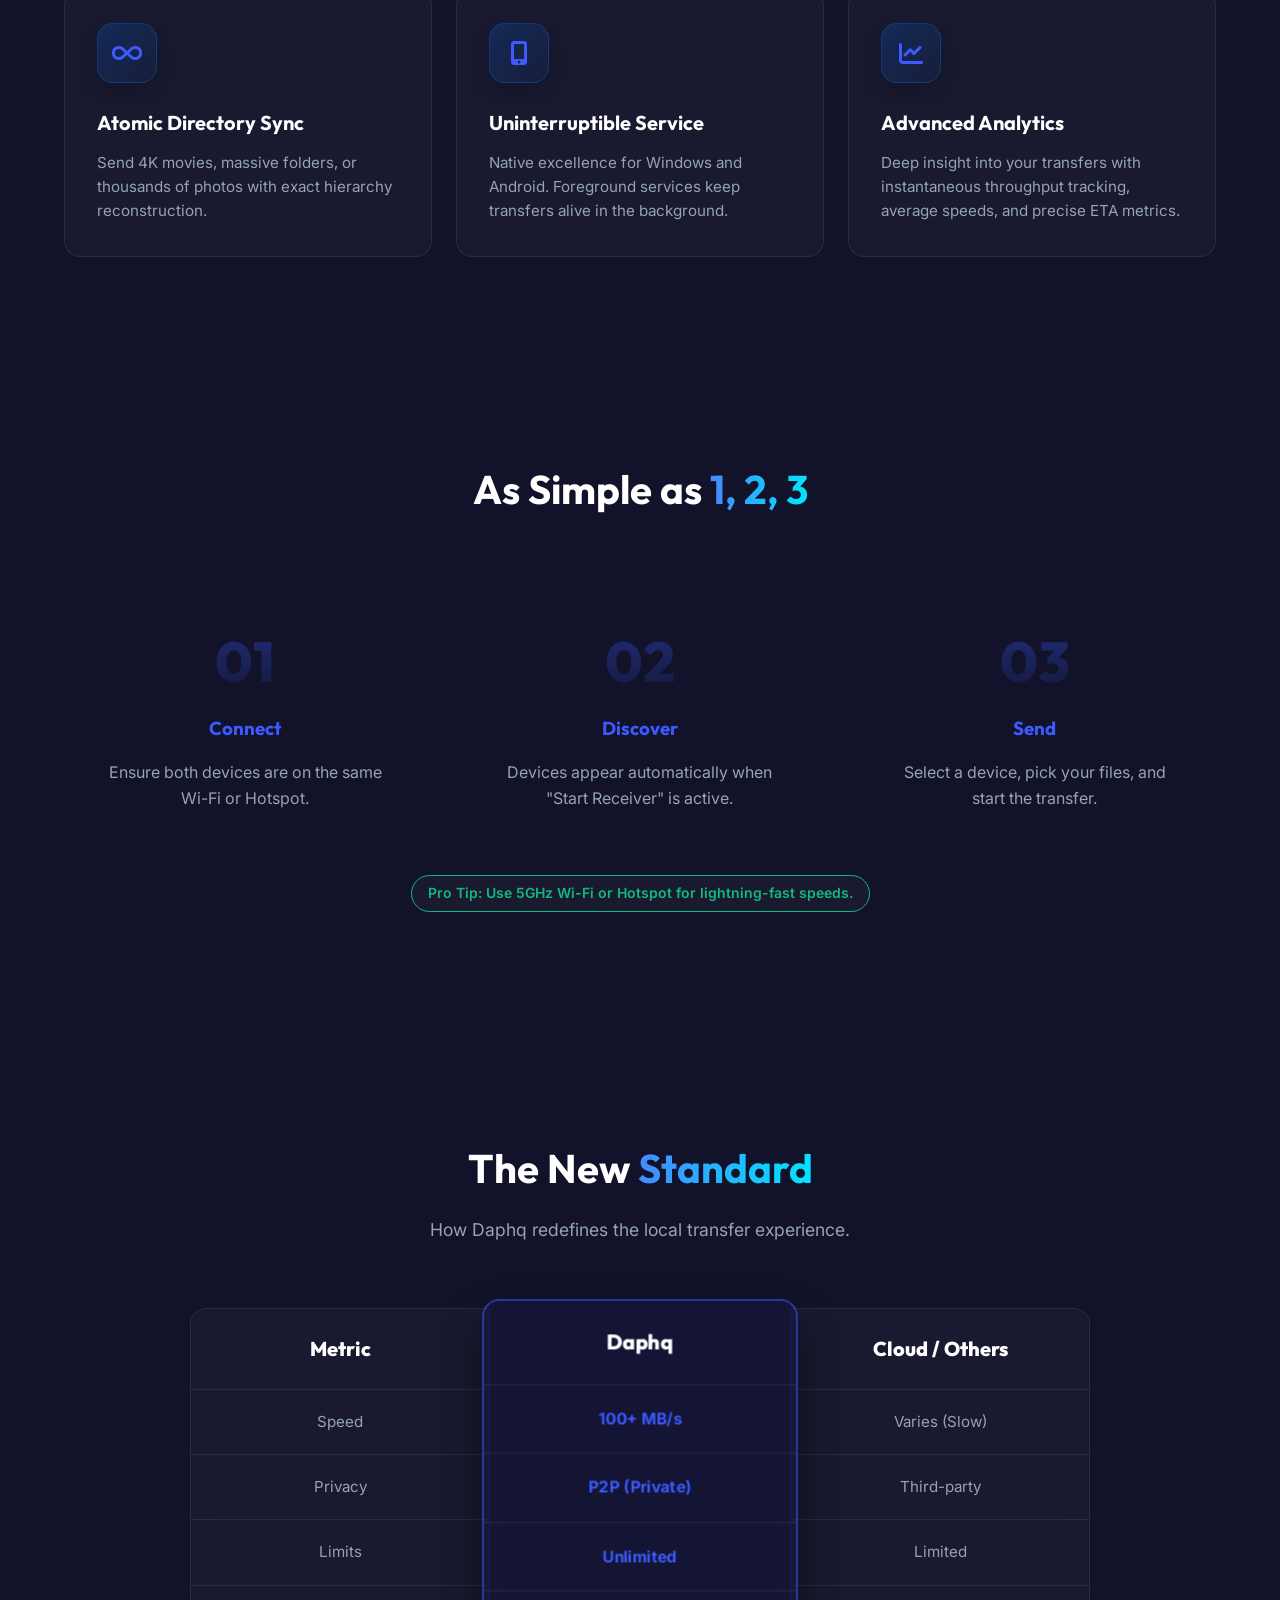
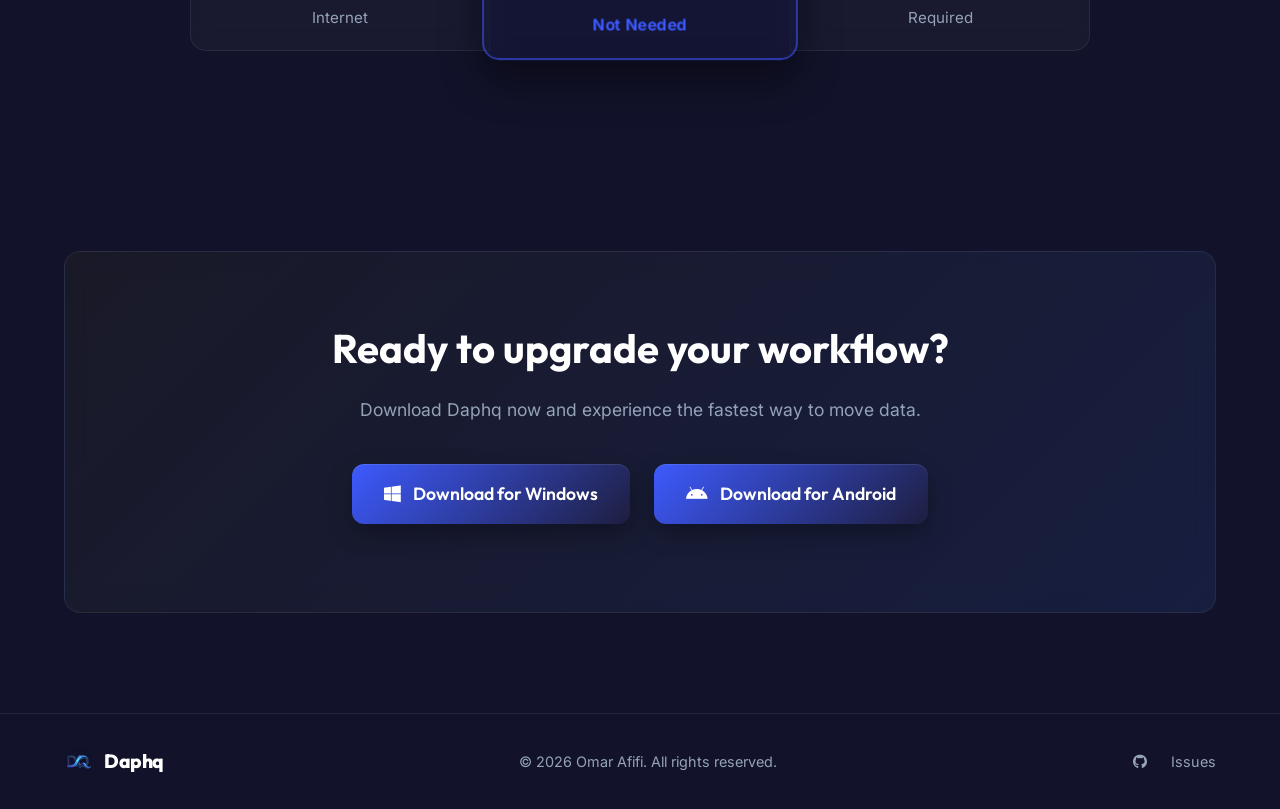
==== commit eddcdb40: "Revamp feature cards styling and copy Replace the old .feature-icon with a new .feature-icon-wrapper" ====
--- a/docs/index.html
+++ b/docs/index.html
@@ -31,7 +31,8 @@
     <!-- Navigation -->
     <nav class="navbar">
         <div class="nav-container">
-            <div class="logo" style="display: flex; align-items: center; gap: 12px; cursor: pointer;" onclick="window.scrollTo({top: 0, behavior: 'smooth'})">
+            <div class="logo" style="display: flex; align-items: center; gap: 12px; cursor: pointer;"
+                onclick="window.scrollTo({top: 0, behavior: 'smooth'})">
                 <img src="assets/icon-192.png" alt="Daphq Logo" width="36" height="36" style="border-radius: 8px;">
                 <span class="logo-text">Daphq</span>
             </div>
@@ -103,39 +104,49 @@
             </div>
             <div class="features-grid">
                 <div class="feature-card glass-card fade-up">
-                    <div class="feature-icon">⚡</div>
-                    <h3>Blazing Fast</h3>
-                    <p>Utilizes raw TCP sockets over local network. Reach speeds up to 100+ MB/s depending on your
-                        router or hotspot.</p>
+                    <div class="feature-icon-wrapper">
+                        <i class="fas fa-bolt"></i>
+                    </div>
+                    <h3>Extreme Throughput</h3>
+                    <p>Engineered with raw TCP sockets to saturate your network limits. Experience blazing speeds up to
+                        100+ MB/s.</p>
                 </div>
                 <div class="feature-card glass-card fade-up delay-1">
-                    <div class="feature-icon">🔒</div>
-                    <h3>100% Secure & Local</h3>
-                    <p>Your files never leave your network. No internet required, no servers, no tracking. Absolute
-                        privacy.</p>
+                    <div class="feature-icon-wrapper">
+                        <i class="fas fa-shield-halved"></i>
+                    </div>
+                    <h3>Zero-Cloud Privacy</h3>
+                    <p>Pure Peer-to-Peer architecture. Your files never leave your network. No internet required, no servers, and zero tracking.</p>
                 </div>
                 <div class="feature-card glass-card fade-up delay-2">
-                    <div class="feature-icon">🔄</div>
-                    <h3>Auto-Discovery</h3>
-                    <p>No IP addresses to type. Devices automatically find each other seamlessly on the same network.
-                    </p>
+                    <div class="feature-icon-wrapper">
+                        <i class="fas fa-tower-broadcast"></i>
+                    </div>
+                    <h3>Intelligent Discovery</h3>
+                    <p>Connectivity-aware engine with instant watchdog recovery and IP caching for seamless device
+                        pairing.</p>
                 </div>
                 <div class="feature-card glass-card fade-up">
-                    <div class="feature-icon">📁</div>
-                    <h3>No Size Limits</h3>
-                    <p>Send 4K movies, massive project folders, or thousands of photos without a single hiccup.</p>
+                    <div class="feature-icon-wrapper">
+                        <i class="fas fa-infinity"></i>
+                    </div>
+                    <h3>Atomic Directory Sync</h3>
+                    <p>Send 4K movies, massive folders, or thousands of photos with exact hierarchy reconstruction.</p>
                 </div>
                 <div class="feature-card glass-card fade-up delay-1">
-                    <div class="feature-icon">📱</div>
-                    <h3>Cross-Platform</h3>
-                    <p>Native support for Windows 10/11 and Android devices. Smooth UI tailored for both desktop and
-                        mobile.</p>
+                    <div class="feature-icon-wrapper">
+                        <i class="fas fa-mobile-screen-button"></i>
+                    </div>
+                    <h3>Uninterruptible Service</h3>
+                    <p>Native excellence for Windows and Android. Foreground services keep transfers alive in the background.</p>
                 </div>
                 <div class="feature-card glass-card fade-up delay-2">
-                    <div class="feature-icon">🛡️</div>
-                    <h3>Robust Resiliency</h3>
-                    <p>Smart connection handling and instant network dropout detection to keep you informed if the
-                        transfer is interrupted.</p>
+                    <div class="feature-icon-wrapper">
+                        <i class="fas fa-chart-line"></i>
+                    </div>
+                    <h3>Advanced Analytics</h3>
+                    <p>Deep insight into your transfers with instantaneous throughput tracking, average speeds, and
+                        precise ETA metrics.</p>
                 </div>
             </div>
         </div>
--- a/docs/css/style.css
+++ b/docs/css/style.css
@@ -326,11 +326,27 @@
     border-color: var(--primary-glow);
 }
 
-.feature-icon {
-    font-size: 2.5rem;
+.feature-icon-wrapper {
+    width: 60px;
+    height: 60px;
+    background: linear-gradient(135deg, rgba(0, 112, 243, 0.2), rgba(0, 112, 243, 0.05));
+    border-radius: 16px;
+    display: flex;
+    align-items: center;
+    justify-content: center;
     margin-bottom: 24px;
-}
-
+    font-size: 1.5rem;
+    color: var(--primary);
+    border: 1px solid rgba(0, 112, 243, 0.3);
+    box-shadow: 0 8px 20px rgba(0, 0, 0, 0.2);
+    transition: all 0.3s ease;
+}
+
+.feature-card:hover .feature-icon-wrapper {
+    transform: scale(1.1) rotate(5deg);
+    background: linear-gradient(135deg, rgba(0, 112, 243, 0.4), rgba(0, 112, 243, 0.1));
+    box-shadow: 0 0 20px rgba(0, 112, 243, 0.3);
+}
 .feature-card h3 {
     font-size: 1.25rem;
     margin-bottom: 12px;
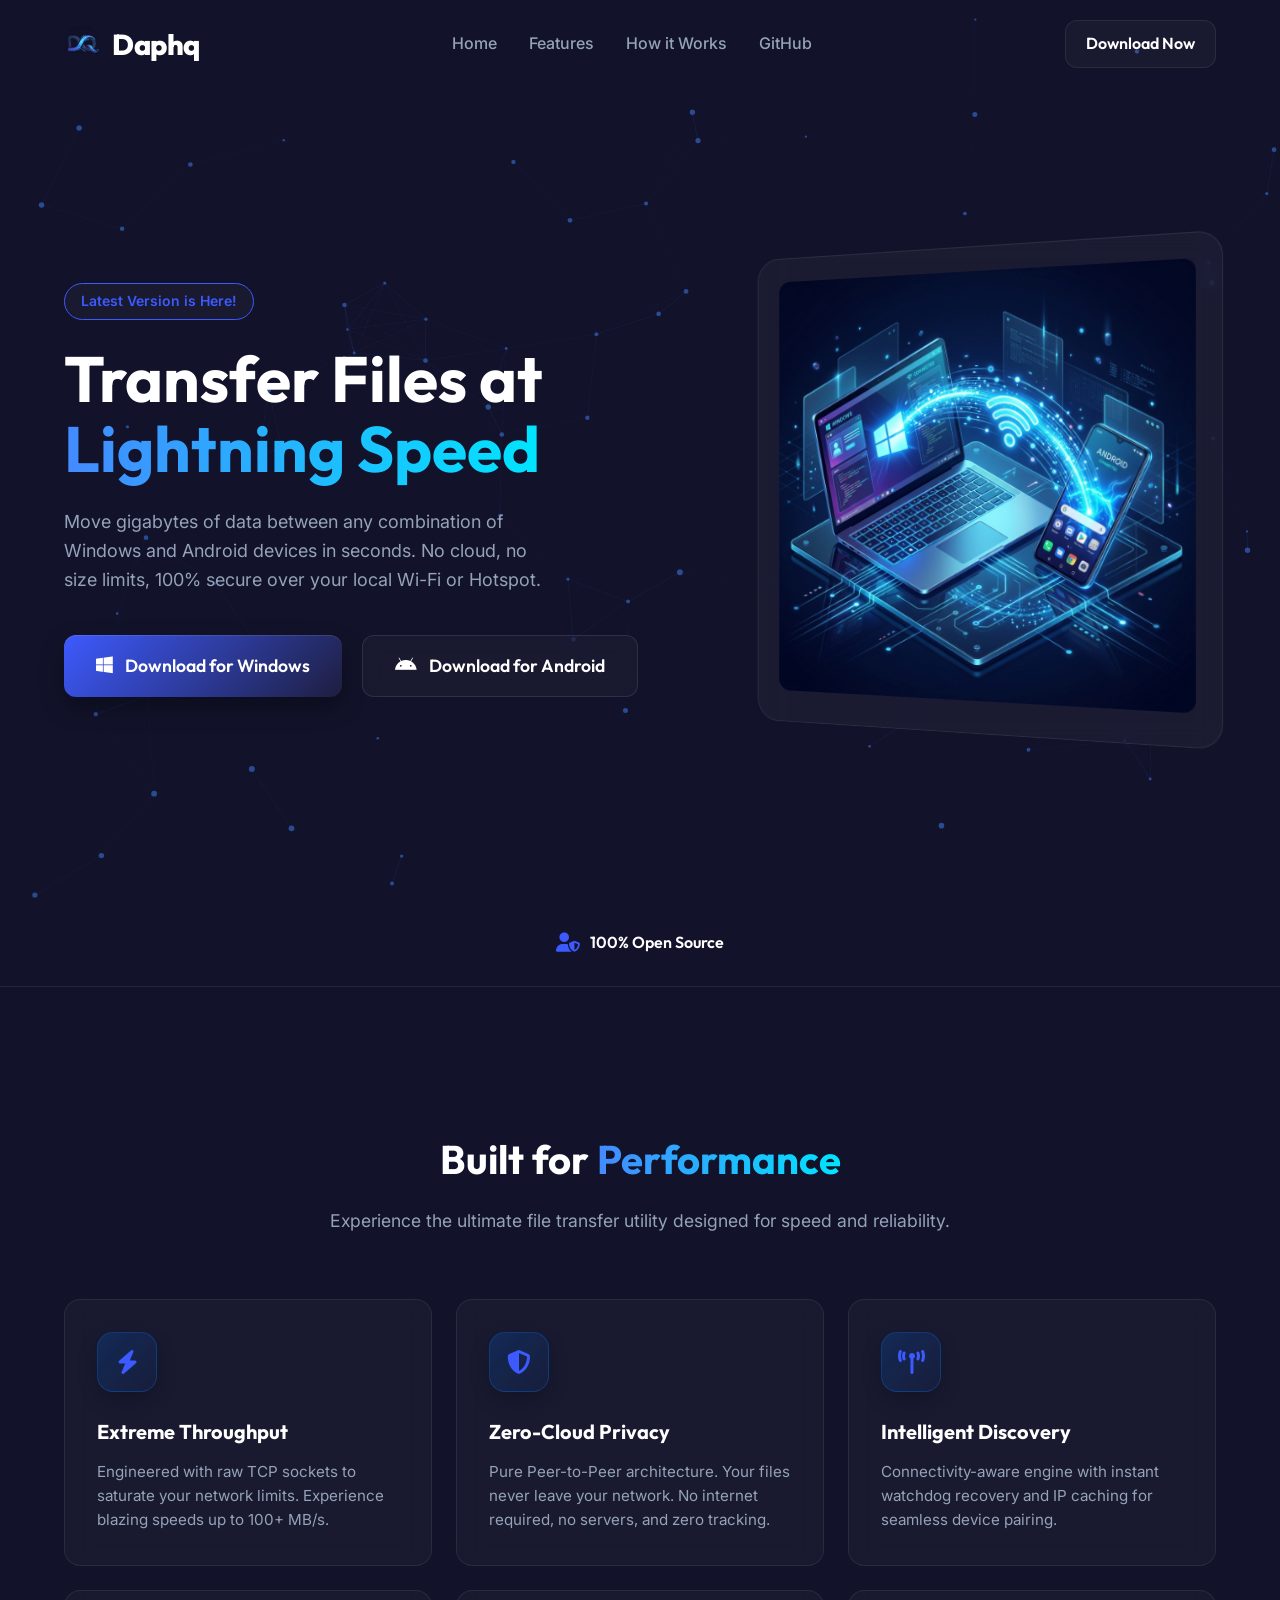
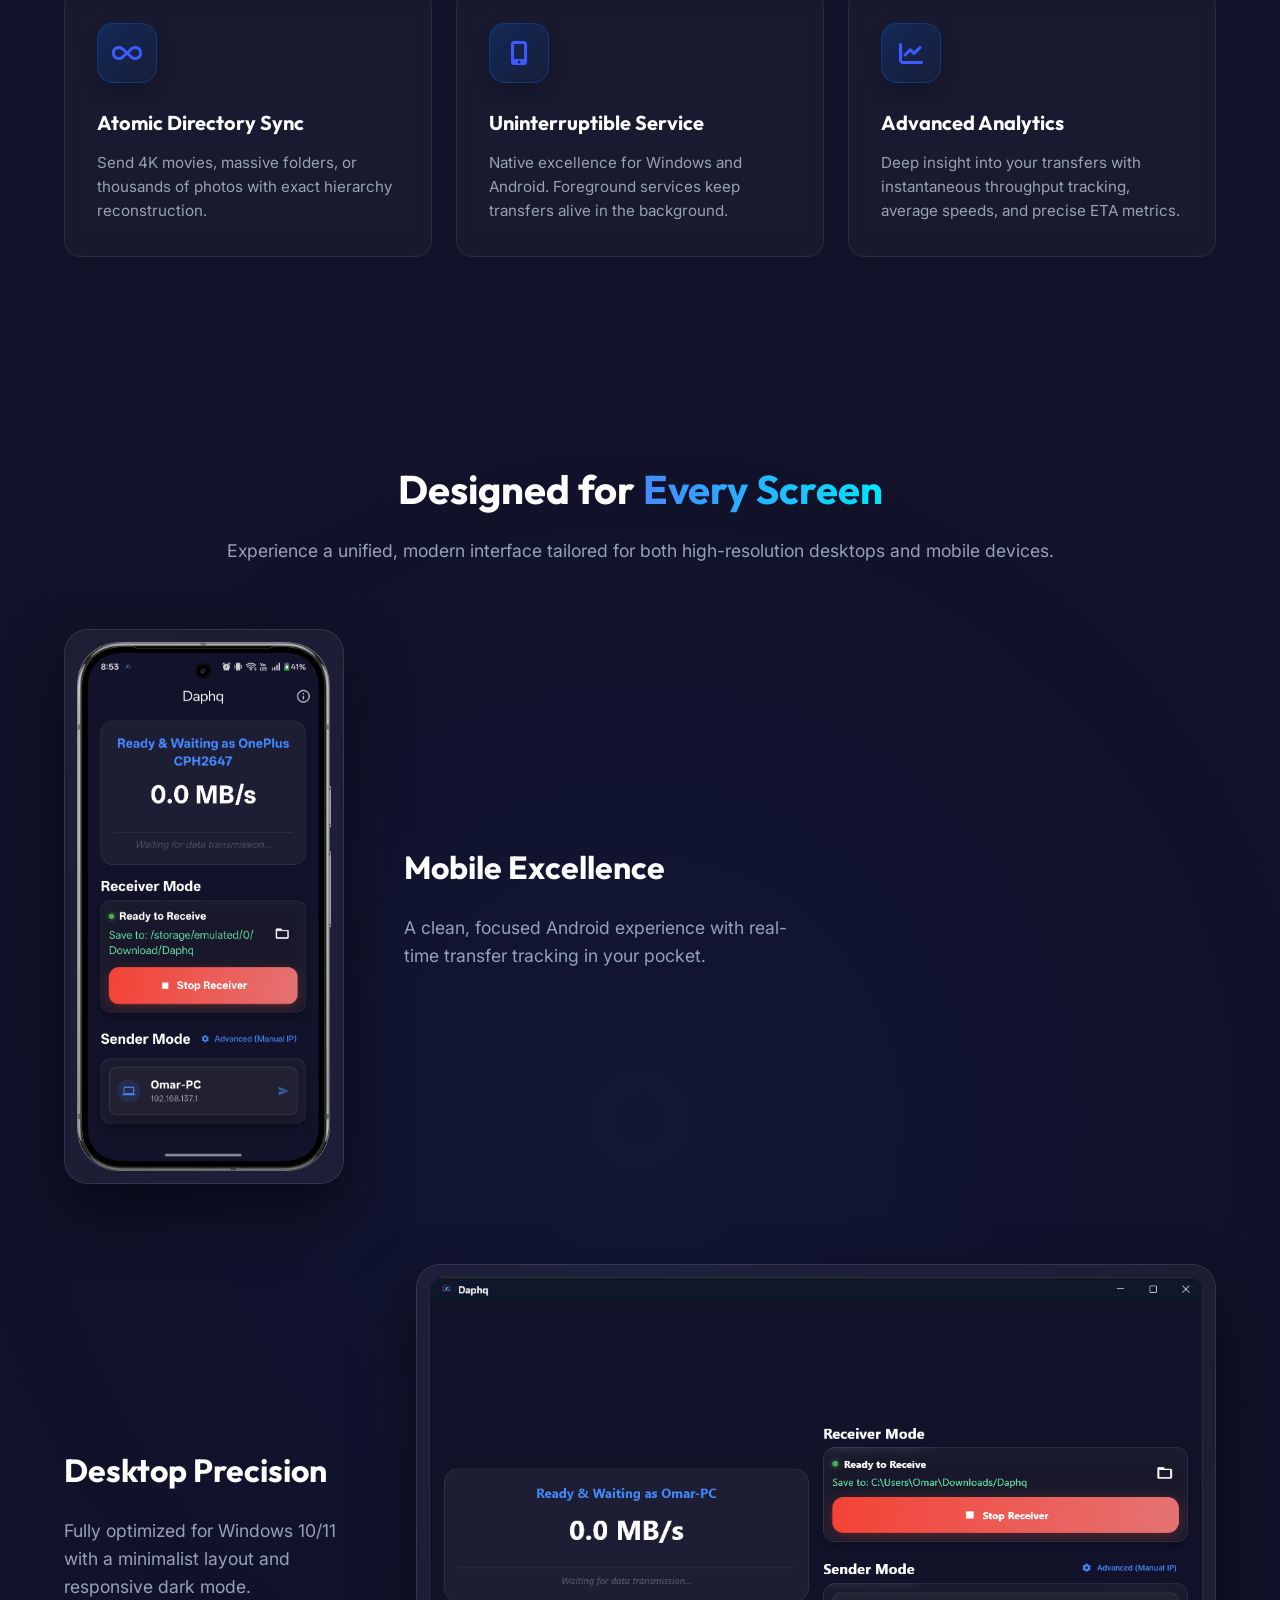
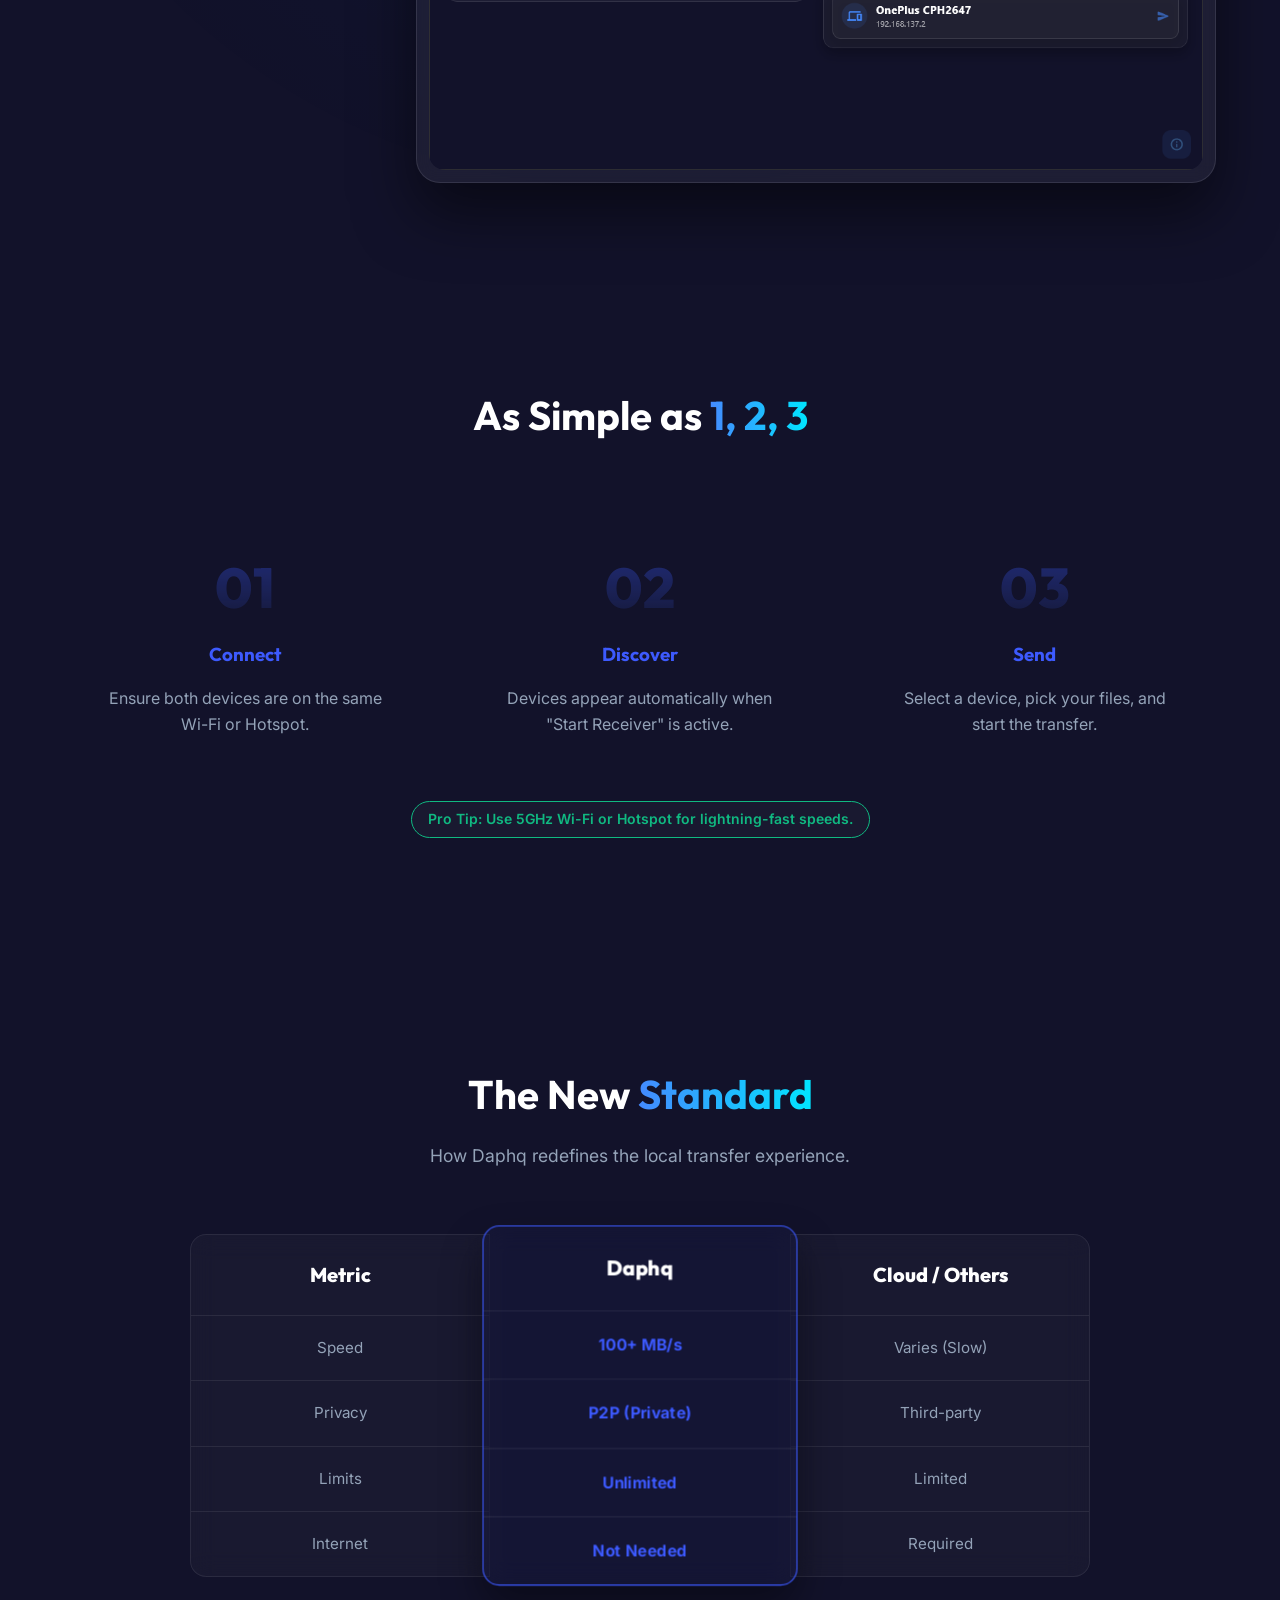
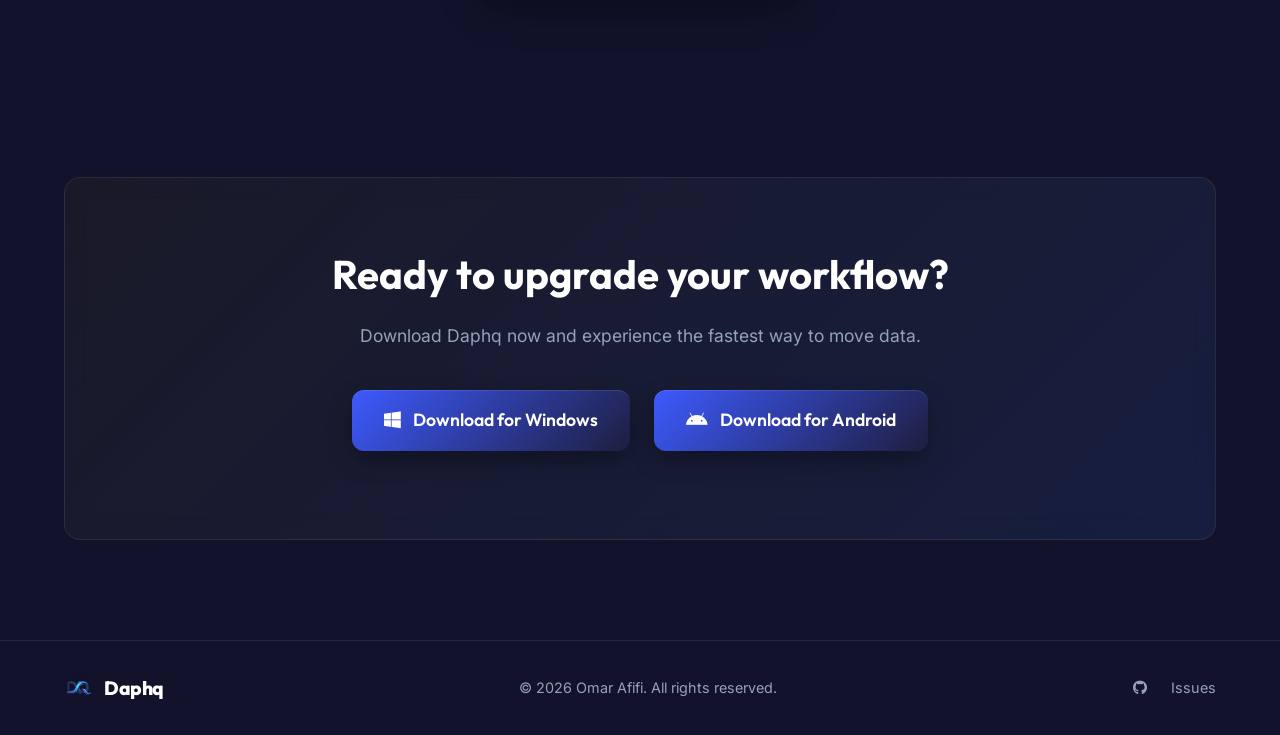
==== commit 3e8af07a: "Add interface showcase section and styles Introduce a new Interface Showcase to the docs: add two in" ====
--- a/docs/index.html
+++ b/docs/index.html
@@ -152,6 +152,36 @@
         </div>
     </section>
 
+    <!-- Showcase Section -->
+    <section id="interface" class="interface">
+        <div class="container">
+            <div class="section-header fade-up">
+                <h2>Designed for <span class="gradient-text">Every Screen</span></h2>
+                <p>Experience a unified, modern interface tailored for both high-resolution desktops and mobile devices.</p>
+            </div>
+            <div class="showcase-grid">
+                <div class="showcase-item mobile-showcase fade-up">
+                    <div class="device-frame mobile">
+                        <img src="assets/android-interface.png" alt="Android Interface">
+                    </div>
+                    <div class="showcase-text">
+                        <h3>Mobile Excellence</h3>
+                        <p>A clean, focused Android experience with real-time transfer tracking in your pocket.</p>
+                    </div>
+                </div>
+                <div class="showcase-item desktop-showcase fade-up delay-1">
+                    <div class="device-frame desktop">
+                        <img src="assets/windows-interface.png" alt="Windows Interface">
+                    </div>
+                    <div class="showcase-text">
+                        <h3>Desktop Precision</h3>
+                        <p>Fully optimized for Windows 10/11 with a minimalist layout and responsive dark mode.</p>
+                    </div>
+                </div>
+            </div>
+        </div>
+    </section>
+
     <!-- How It Works Section -->
     <section id="how-it-works" class="how-it-works">
         <div class="container">
--- a/docs/css/style.css
+++ b/docs/css/style.css
@@ -357,6 +357,85 @@
     font-size: 0.95rem;
 }
 
+/* Interface Showcase */
+.interface {
+    padding: 100px 0;
+    background: radial-gradient(circle at 50% 50%, rgba(0, 112, 243, 0.05) 0%, transparent 70%);
+}
+
+.showcase-grid {
+    display: flex;
+    flex-direction: column;
+    gap: 80px;
+    margin-top: 60px;
+}
+
+.showcase-item {
+    display: flex;
+    align-items: center;
+    gap: 60px;
+    flex-direction: column;
+    text-align: center;
+}
+
+.device-frame {
+    position: relative;
+    border-radius: 24px;
+    padding: 12px;
+    background: rgba(255, 255, 255, 0.05);
+    border: 1px solid rgba(255, 255, 255, 0.1);
+    box-shadow: 0 30px 60px rgba(0, 0, 0, 0.5);
+    backdrop-filter: blur(10px);
+    transition: transform 0.5s ease;
+}
+
+.device-frame:hover {
+    transform: translateY(-10px) rotateX(2deg);
+}
+
+.device-frame img {
+    display: block;
+    border-radius: 16px;
+    width: 100%;
+    height: auto;
+}
+
+.device-frame.mobile {
+    max-width: 280px;
+}
+
+.device-frame.desktop {
+    max-width: 800px;
+}
+
+.showcase-text h3 {
+    font-size: 2rem;
+    margin-bottom: 20px;
+    color: var(--text-white);
+}
+
+.showcase-text p {
+    font-size: 1.1rem;
+    color: var(--text-muted);
+    max-width: 400px;
+    margin: 0 auto;
+}
+
+@media (min-width: 992px) {
+    .showcase-item {
+        flex-direction: row;
+        text-align: left;
+    }
+    
+    .showcase-item.desktop-showcase {
+        flex-direction: row-reverse;
+    }
+    
+    .showcase-text p {
+        margin: 0;
+    }
+}
+
 /* How It Works */
 .how-it-works {
     padding: 100px 0;
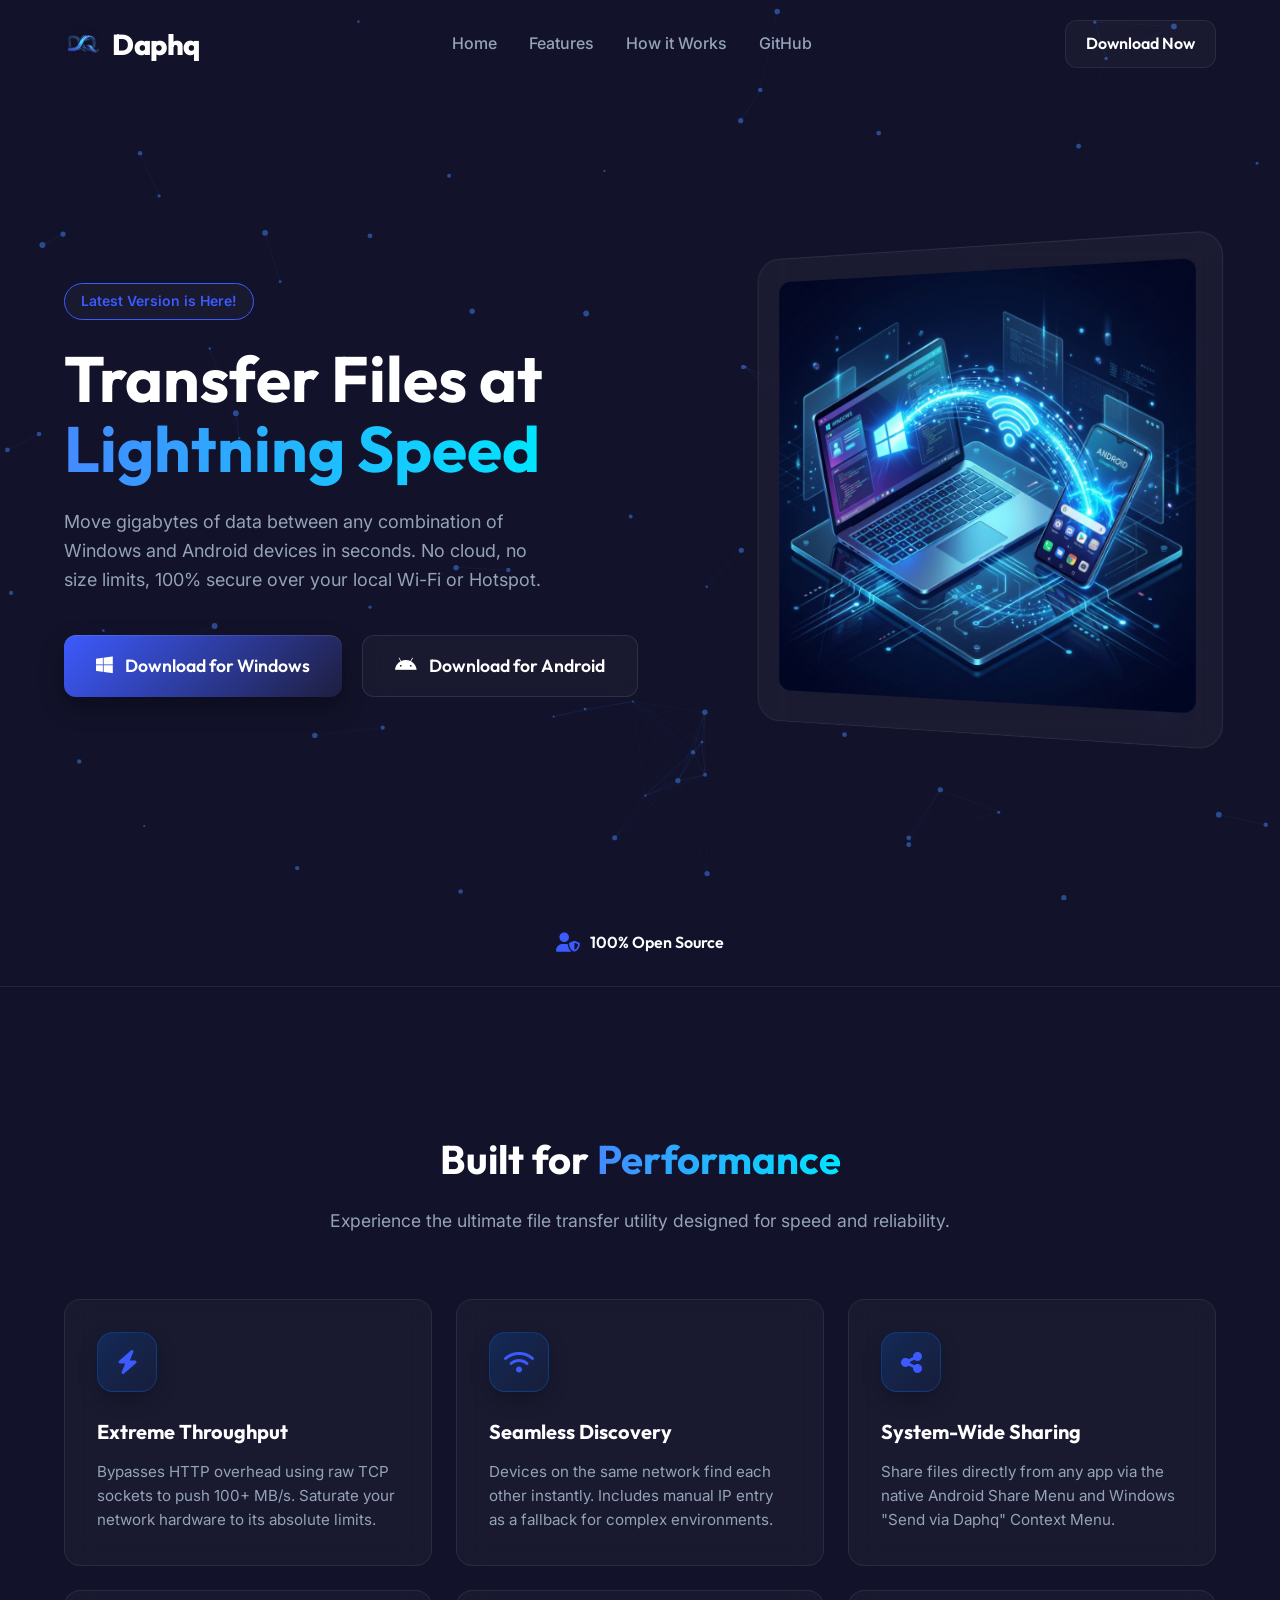
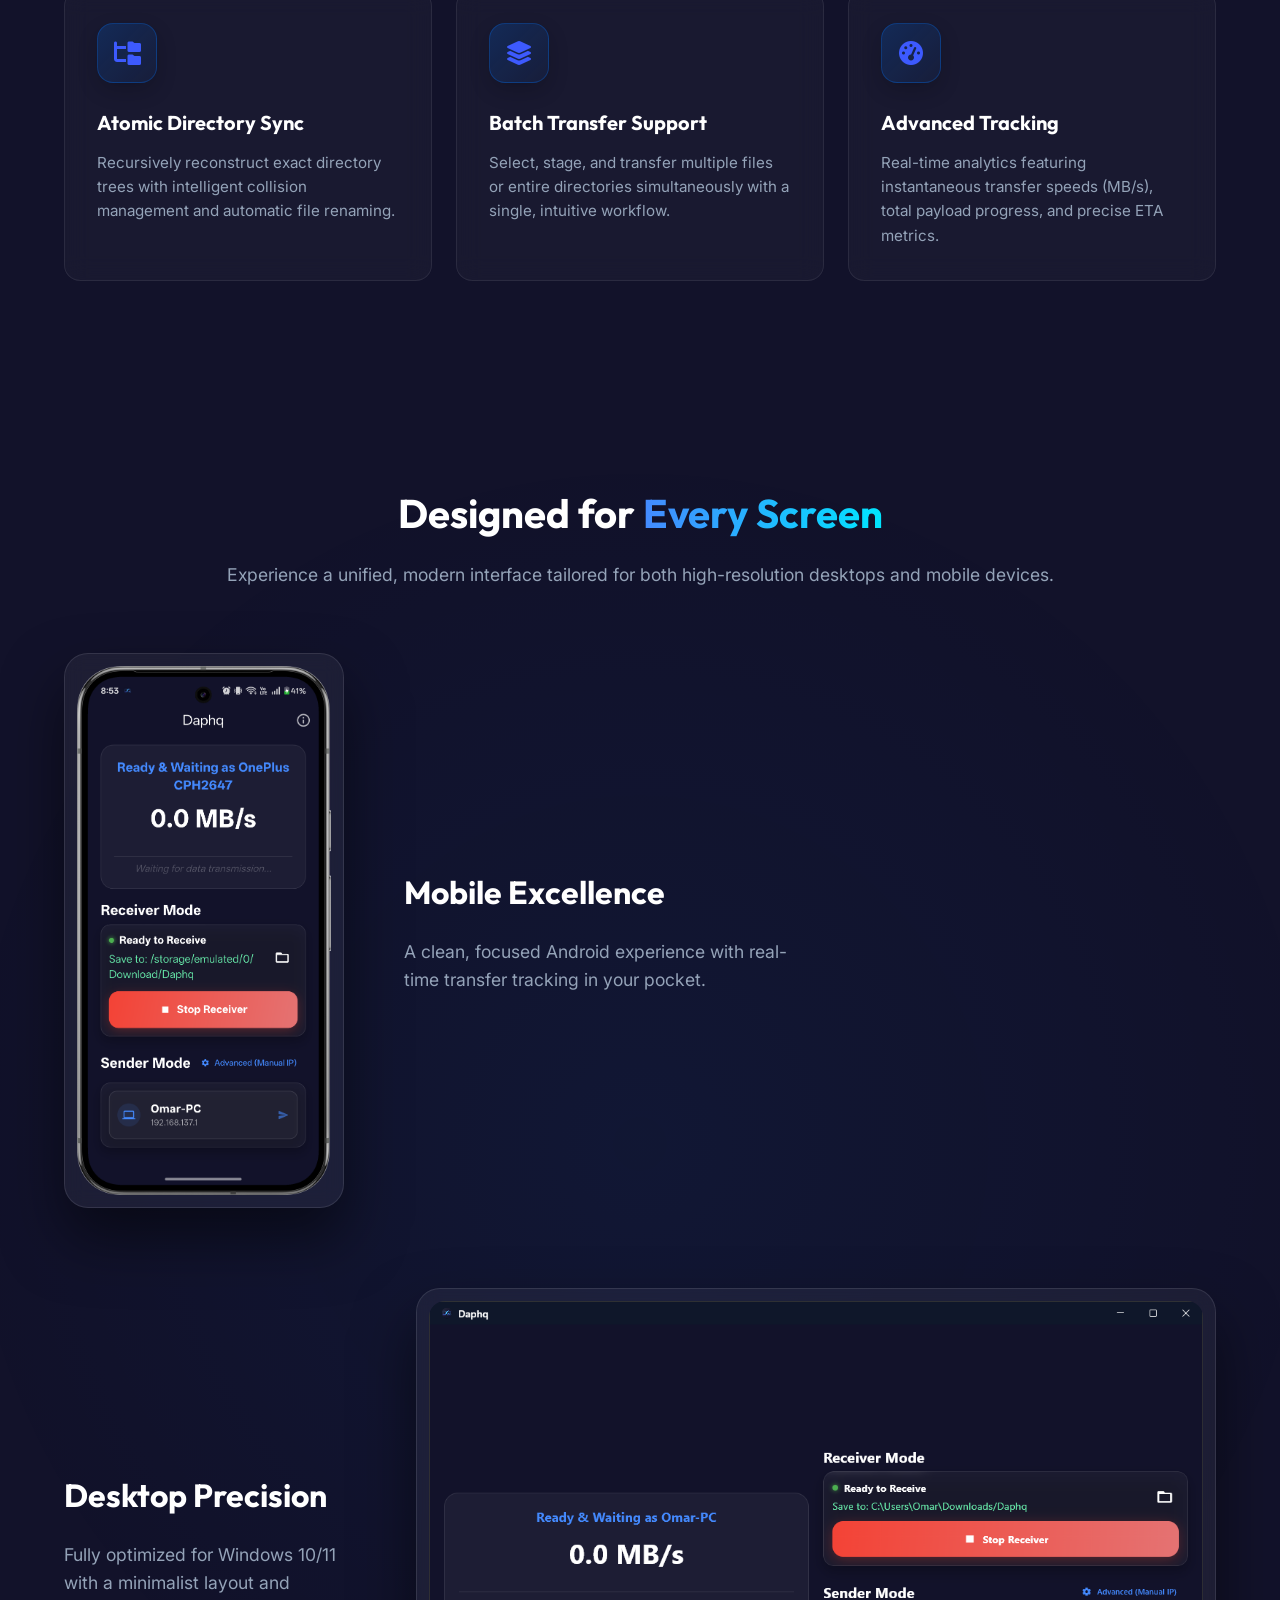
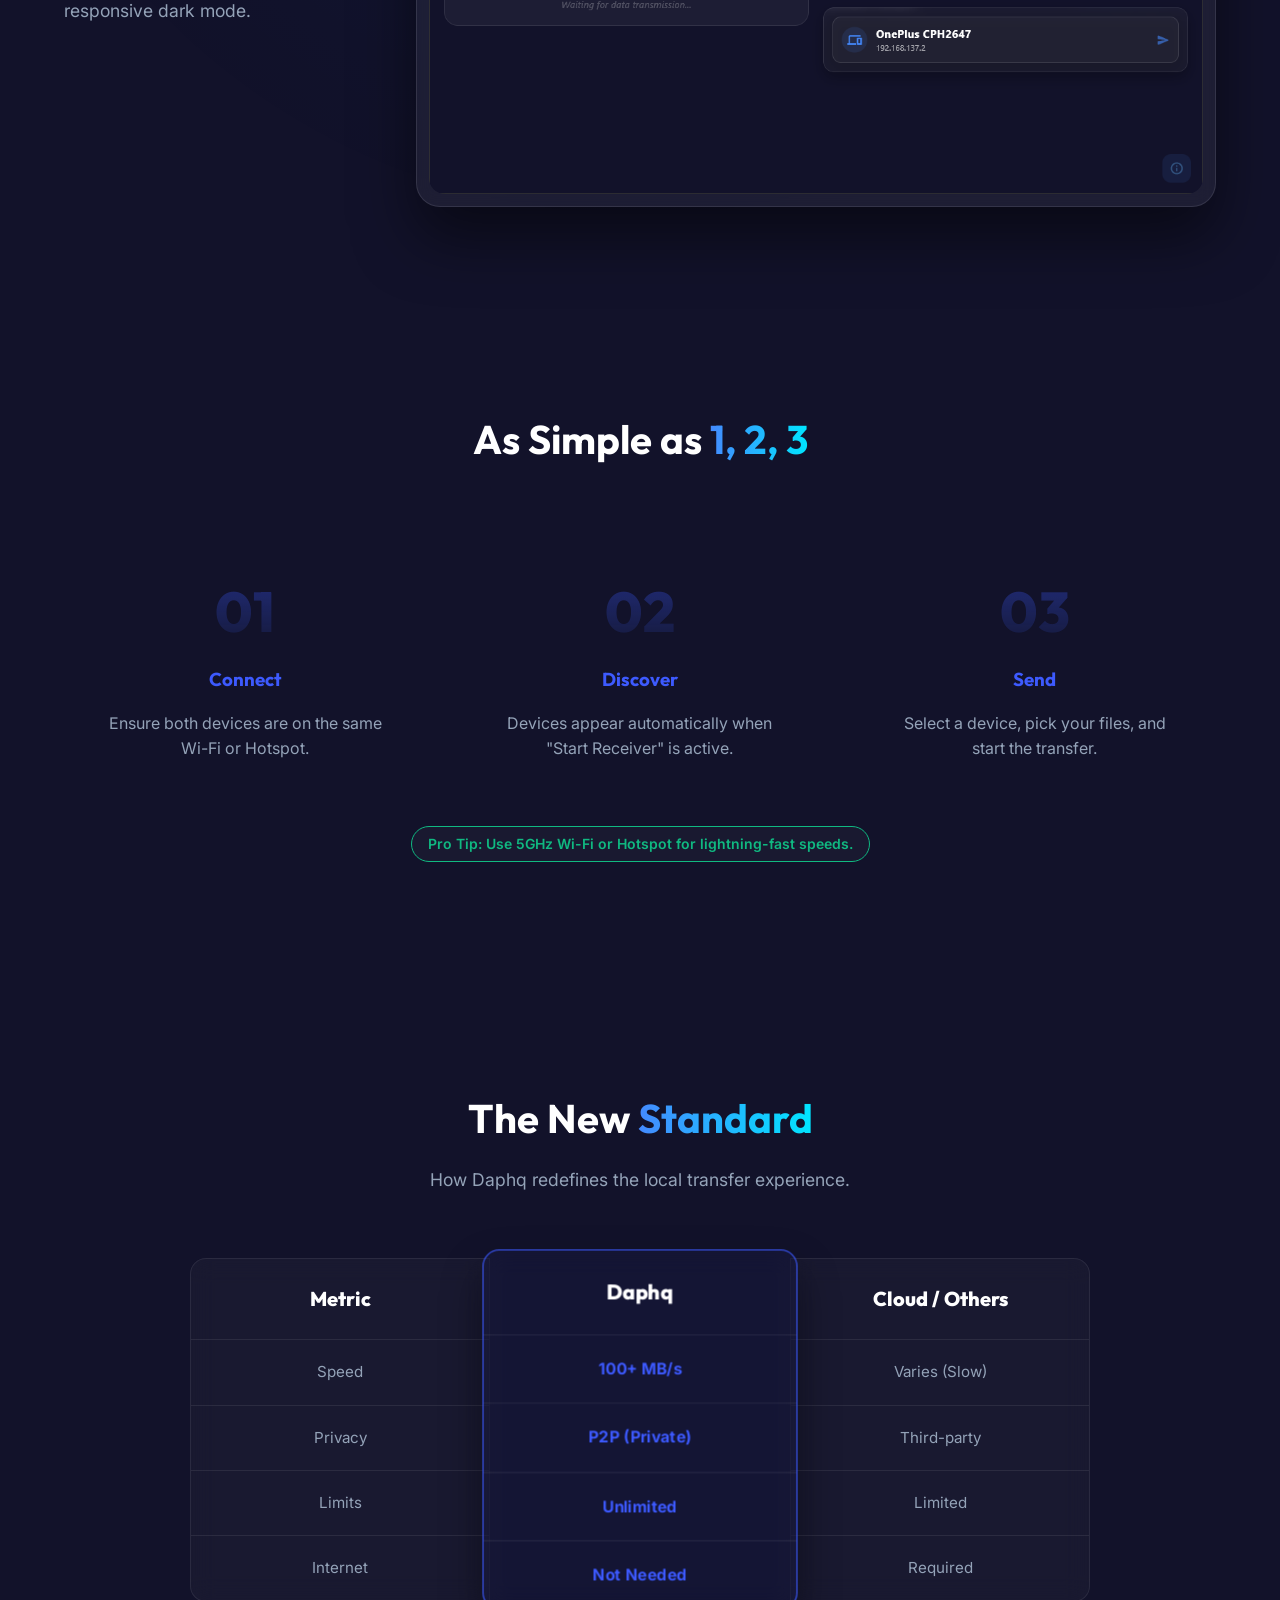
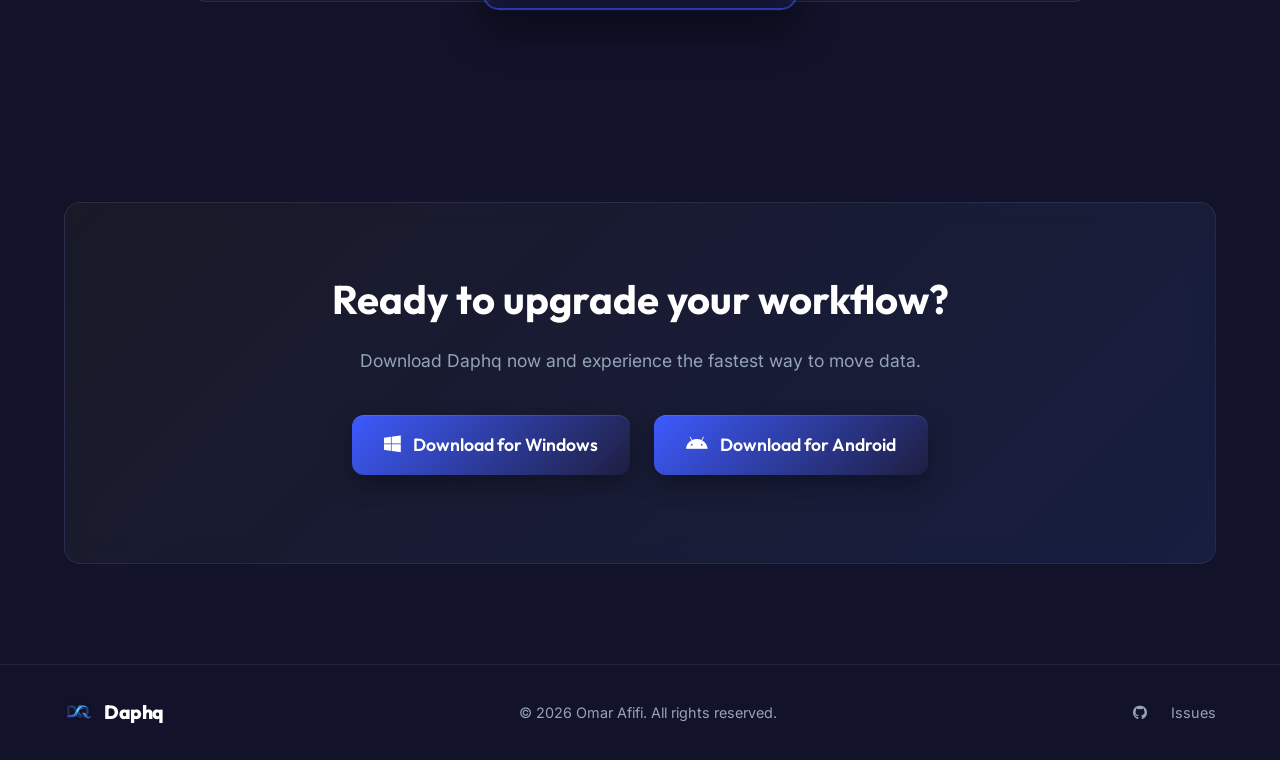
==== commit 963c9548: "Update README and docs feature copy/icons Refine and reorganize feature copy across README.md and do" ====
--- a/docs/index.html
+++ b/docs/index.html
@@ -108,44 +108,47 @@
                         <i class="fas fa-bolt"></i>
                     </div>
                     <h3>Extreme Throughput</h3>
-                    <p>Engineered with raw TCP sockets to saturate your network limits. Experience blazing speeds up to
-                        100+ MB/s.</p>
+                    <p>Bypasses HTTP overhead using raw TCP sockets to push 100+ MB/s. Saturate your network hardware to
+                        its absolute limits.</p>
                 </div>
                 <div class="feature-card glass-card fade-up delay-1">
                     <div class="feature-icon-wrapper">
-                        <i class="fas fa-shield-halved"></i>
-                    </div>
-                    <h3>Zero-Cloud Privacy</h3>
-                    <p>Pure Peer-to-Peer architecture. Your files never leave your network. No internet required, no servers, and zero tracking.</p>
+                        <i class="fas fa-wifi"></i>
+                    </div>
+                    <h3>Seamless Discovery</h3>
+                    <p>Devices on the same network find each other instantly. Includes manual IP entry as a fallback for
+                        complex environments.</p>
                 </div>
                 <div class="feature-card glass-card fade-up delay-2">
                     <div class="feature-icon-wrapper">
-                        <i class="fas fa-tower-broadcast"></i>
-                    </div>
-                    <h3>Intelligent Discovery</h3>
-                    <p>Connectivity-aware engine with instant watchdog recovery and IP caching for seamless device
-                        pairing.</p>
+                        <i class="fas fa-share-nodes"></i>
+                    </div>
+                    <h3>System-Wide Sharing</h3>
+                    <p>Share files directly from any app via the native Android Share Menu and Windows "Send via Daphq"
+                        Context Menu.</p>
                 </div>
                 <div class="feature-card glass-card fade-up">
                     <div class="feature-icon-wrapper">
-                        <i class="fas fa-infinity"></i>
+                        <i class="fas fa-folder-tree"></i>
                     </div>
                     <h3>Atomic Directory Sync</h3>
-                    <p>Send 4K movies, massive folders, or thousands of photos with exact hierarchy reconstruction.</p>
+                    <p>Recursively reconstruct exact directory trees with intelligent collision management and automatic
+                        file renaming.</p>
                 </div>
                 <div class="feature-card glass-card fade-up delay-1">
                     <div class="feature-icon-wrapper">
-                        <i class="fas fa-mobile-screen-button"></i>
-                    </div>
-                    <h3>Uninterruptible Service</h3>
-                    <p>Native excellence for Windows and Android. Foreground services keep transfers alive in the background.</p>
+                        <i class="fas fa-layer-group"></i>
+                    </div>
+                    <h3>Batch Transfer Support</h3>
+                    <p>Select, stage, and transfer multiple files or entire directories simultaneously with a single,
+                        intuitive workflow.</p>
                 </div>
                 <div class="feature-card glass-card fade-up delay-2">
                     <div class="feature-icon-wrapper">
-                        <i class="fas fa-chart-line"></i>
-                    </div>
-                    <h3>Advanced Analytics</h3>
-                    <p>Deep insight into your transfers with instantaneous throughput tracking, average speeds, and
+                        <i class="fas fa-gauge-high"></i>
+                    </div>
+                    <h3>Advanced Tracking</h3>
+                    <p>Real-time analytics featuring instantaneous transfer speeds (MB/s), total payload progress, and
                         precise ETA metrics.</p>
                 </div>
             </div>
@@ -157,7 +160,8 @@
         <div class="container">
             <div class="section-header fade-up">
                 <h2>Designed for <span class="gradient-text">Every Screen</span></h2>
-                <p>Experience a unified, modern interface tailored for both high-resolution desktops and mobile devices.</p>
+                <p>Experience a unified, modern interface tailored for both high-resolution desktops and mobile devices.
+                </p>
             </div>
             <div class="showcase-grid">
                 <div class="showcase-item mobile-showcase fade-up">
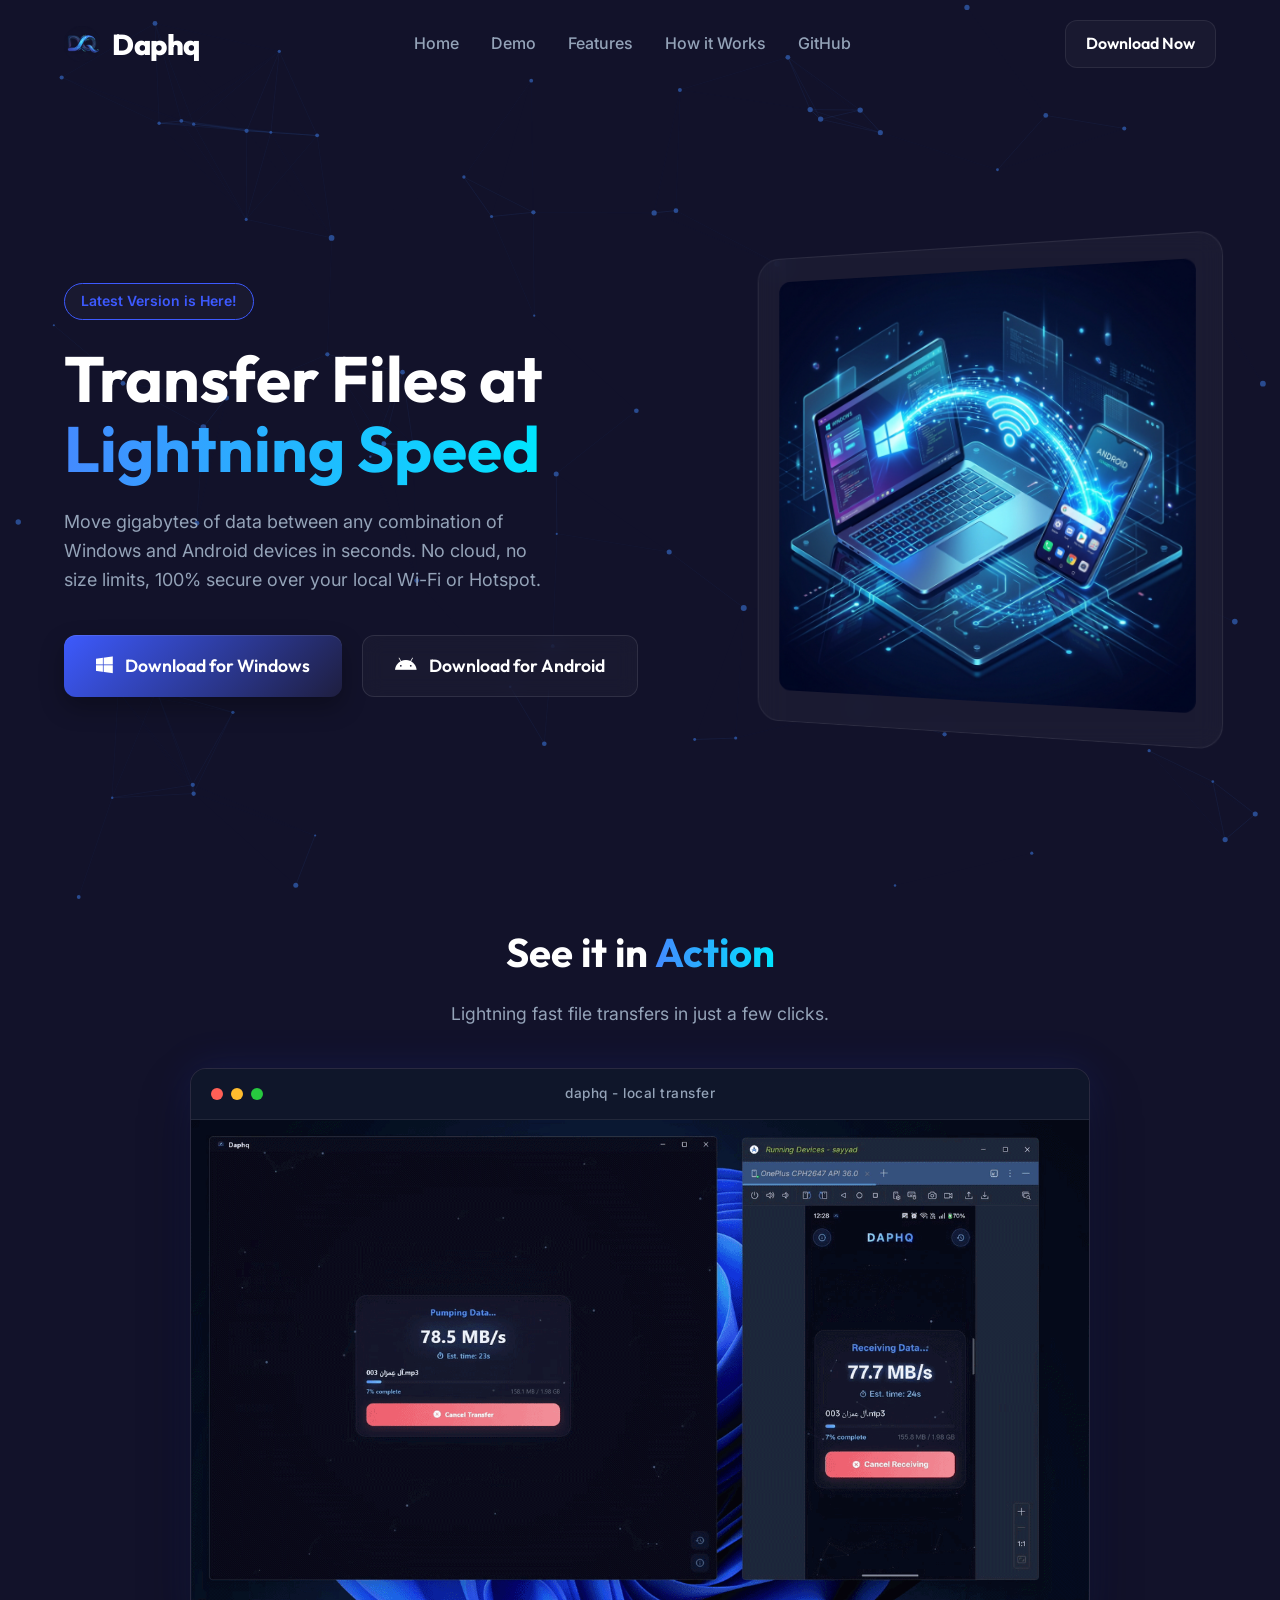
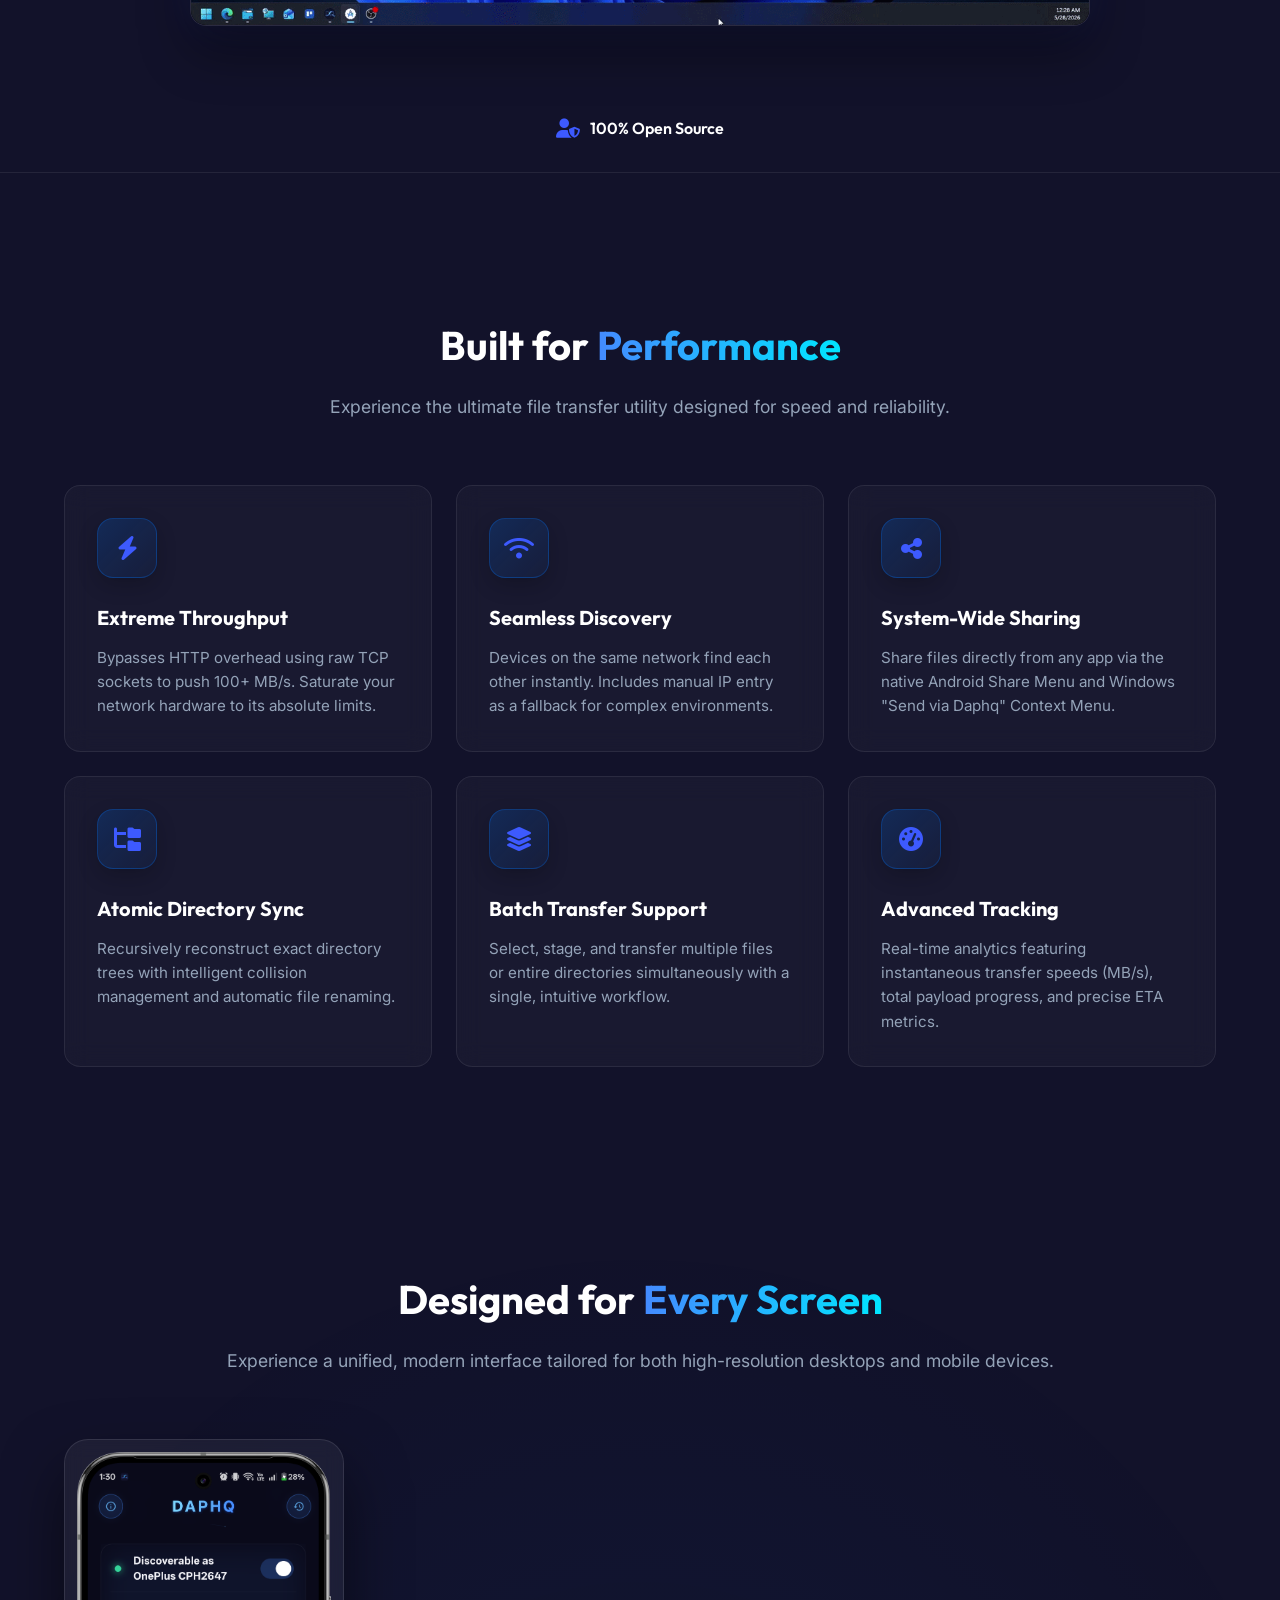
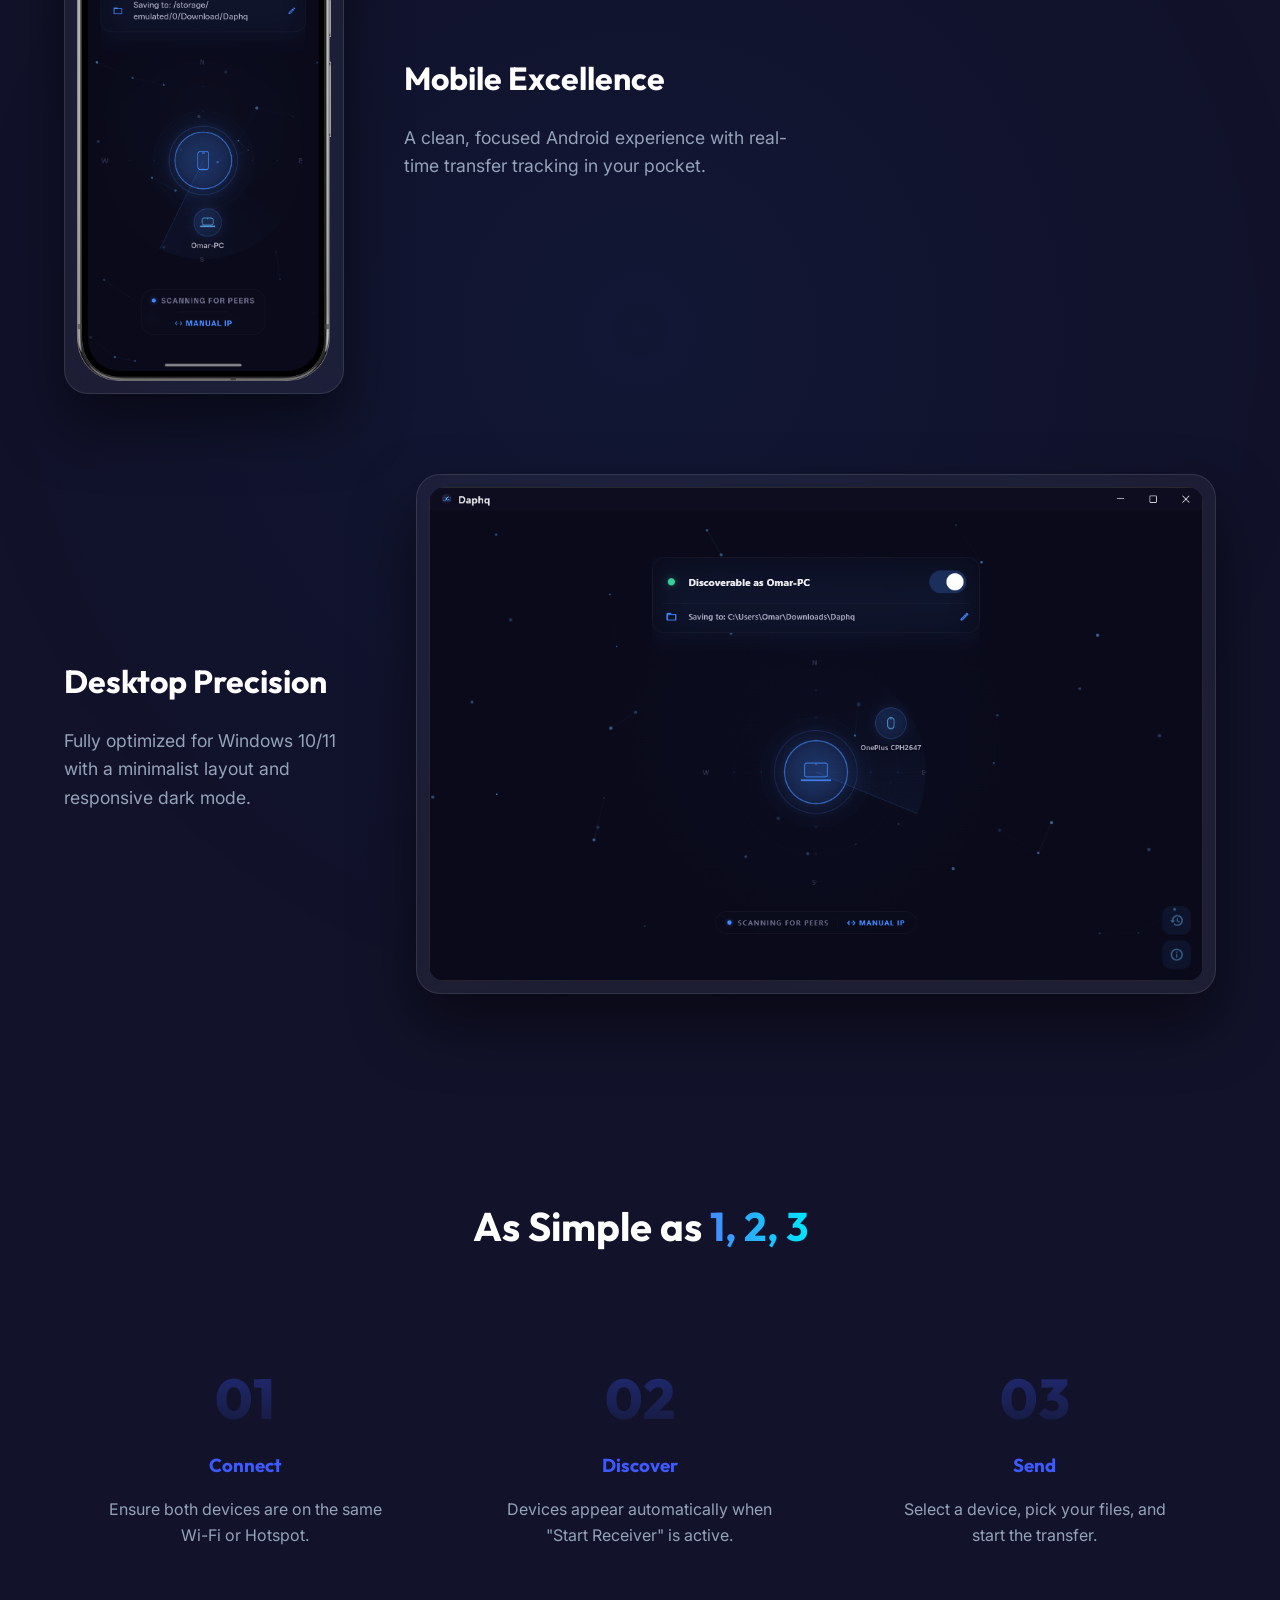
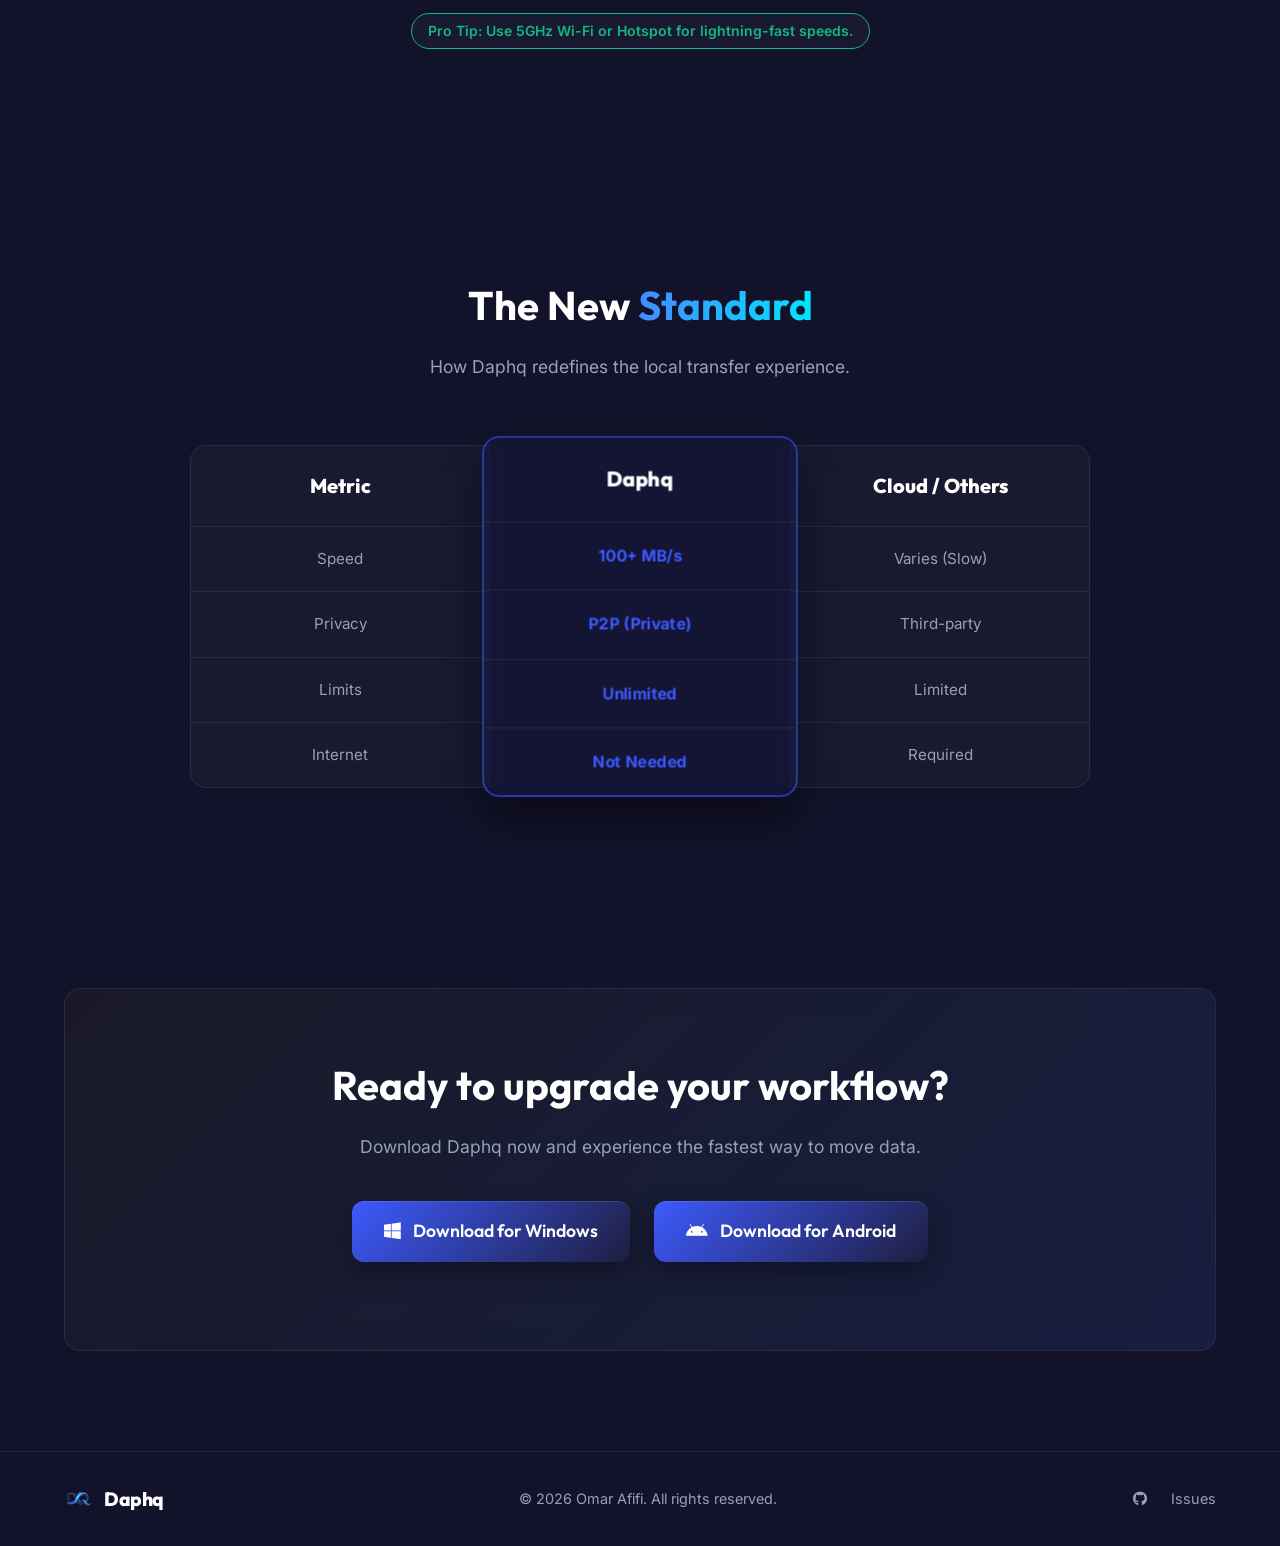
==== commit 2f5352f3: "Add demo section with GIF and styles to website Introduce a visual demo to the docs: add Demo.gif as" ====
--- a/docs/index.html
+++ b/docs/index.html
@@ -38,6 +38,7 @@
             </div>
             <div class="nav-links">
                 <a href="#">Home</a>
+                <a href="#demo">Demo</a>
                 <a href="#features">Features</a>
                 <a href="#how-it-works">How it Works</a>
                 <a href="https://github.com/OmarAfifi-CSE/daphq" target="_blank" class="github-link">GitHub</a>
@@ -73,6 +74,25 @@
         </div>
     </header>
 
+    <!-- Demo Section -->
+    <section id="demo" class="demo-section">
+        <div class="container">
+            <div class="section-header fade-up" style="margin-bottom: 40px;">
+                <h2>See it in <span class="gradient-text">Action</span></h2>
+                <p>Lightning fast file transfers in just a few clicks.</p>
+            </div>
+            <div class="demo-container glass-card fade-up delay-1">
+                <div class="demo-header">
+                    <div class="mac-buttons">
+                        <span></span><span></span><span></span>
+                    </div>
+                    <span class="demo-title">daphq - local transfer</span>
+                </div>
+                <img src="assets/Demo.gif" alt="Daphq Demo" class="demo-gif" loading="lazy">
+            </div>
+        </div>
+    </section>
+
     <!-- Brand Stats Bar -->
     <div class="stats-bar">
         <div class="container stats-container">
--- a/docs/css/style.css
+++ b/docs/css/style.css
@@ -290,6 +290,66 @@
     100% { transform: translateY(0px); }
 }
 
+/* Demo Section */
+.demo-section {
+    padding: 20px 0 60px 0;
+    position: relative;
+    z-index: 10;
+}
+
+.demo-container {
+    max-width: 900px;
+    margin: 0 auto;
+    padding: 0;
+    overflow: hidden;
+    border-radius: 16px;
+    box-shadow: 0 25px 50px rgba(0, 0, 0, 0.4), 0 0 40px rgba(61, 90, 254, 0.15);
+    border: 1px solid var(--glass-border);
+}
+
+.demo-header {
+    background: rgba(15, 23, 42, 0.9);
+    padding: 14px 20px;
+    display: flex;
+    align-items: center;
+    border-bottom: 1px solid var(--glass-border);
+}
+
+.mac-buttons {
+    display: flex;
+    gap: 8px;
+    width: 60px;
+}
+
+.mac-buttons span {
+    width: 12px;
+    height: 12px;
+    border-radius: 50%;
+    background: #444;
+}
+
+.mac-buttons span:nth-child(1) { background: #ff5f56; }
+.mac-buttons span:nth-child(2) { background: #ffbd2e; }
+.mac-buttons span:nth-child(3) { background: #27c93f; }
+
+.demo-title {
+    flex: 1;
+    text-align: center;
+    font-size: 0.85rem;
+    color: var(--text-muted);
+    font-weight: 500;
+    margin-right: 60px;
+    font-family: 'Inter', sans-serif;
+    letter-spacing: 0.5px;
+}
+
+.demo-gif {
+    width: 100%;
+    height: auto;
+    display: block;
+    background: #000;
+}
+
 /* Features */
 .features {
     padding: 100px 0;
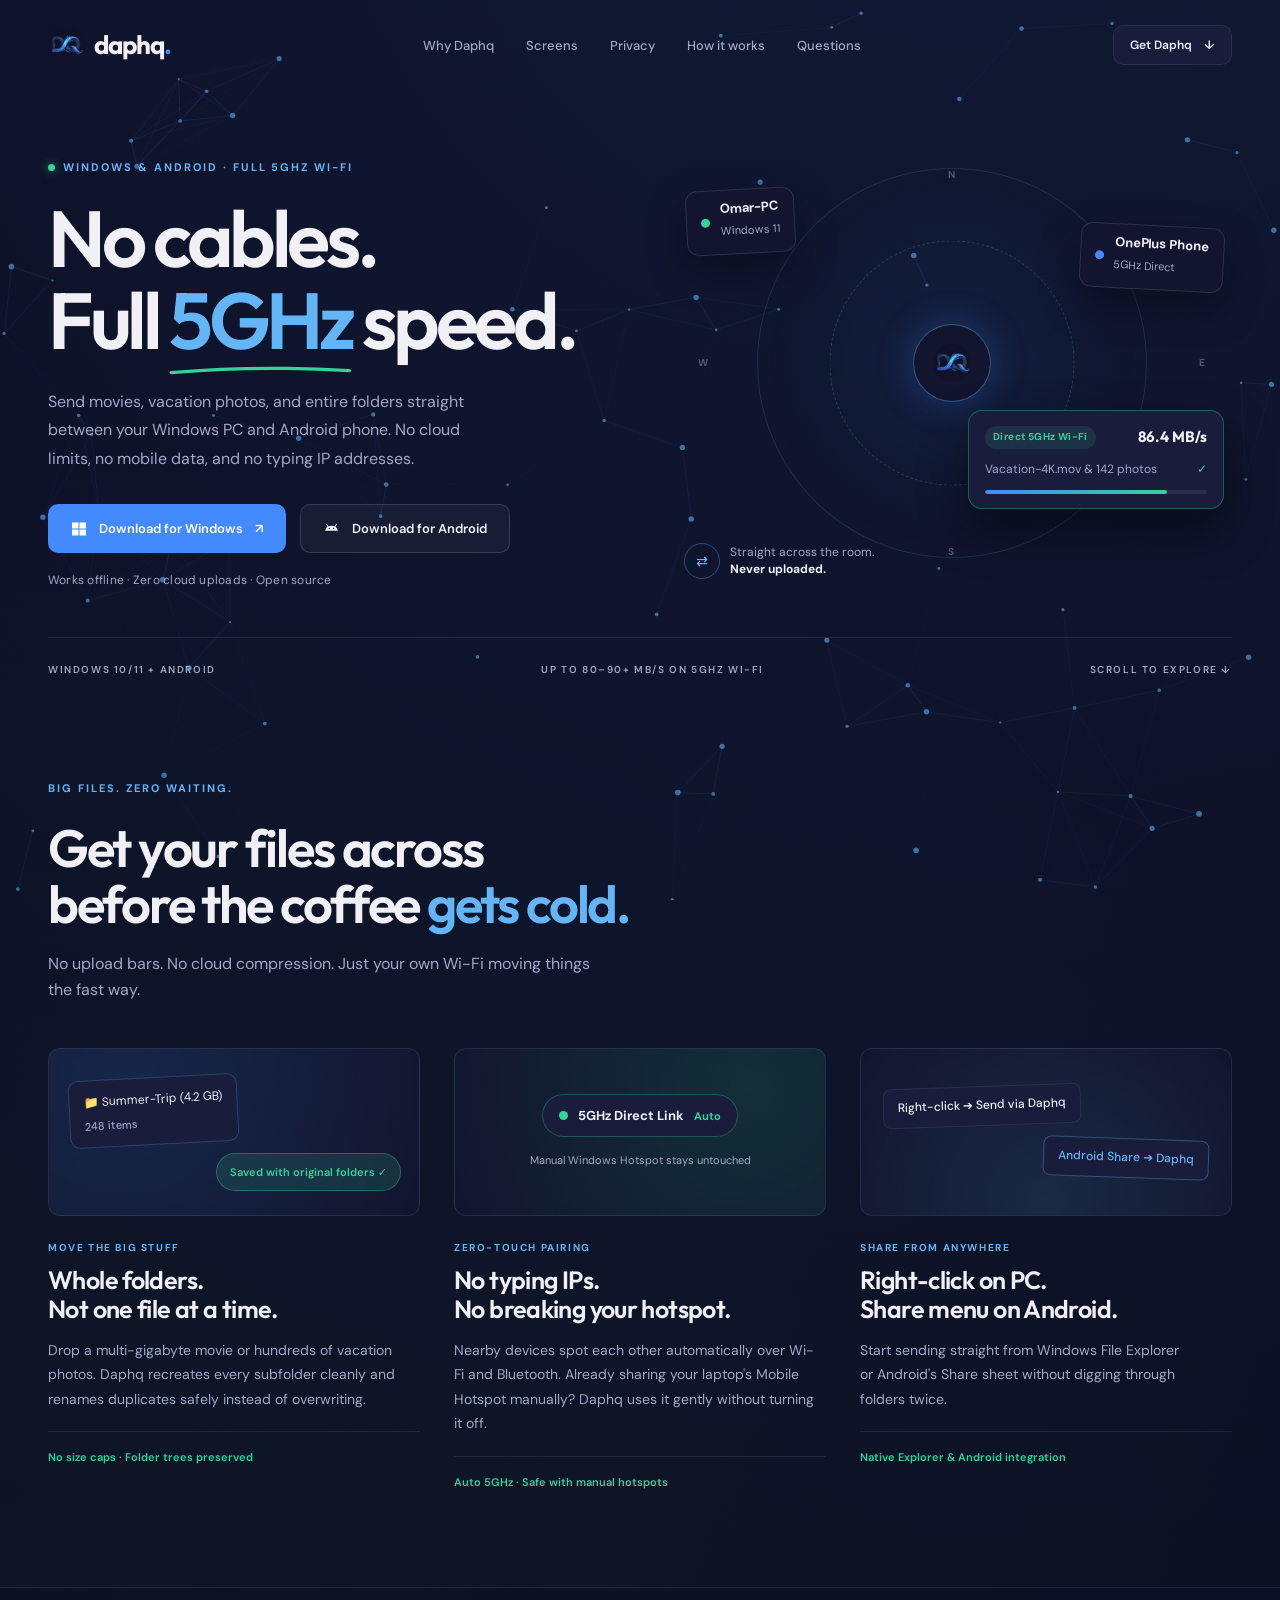
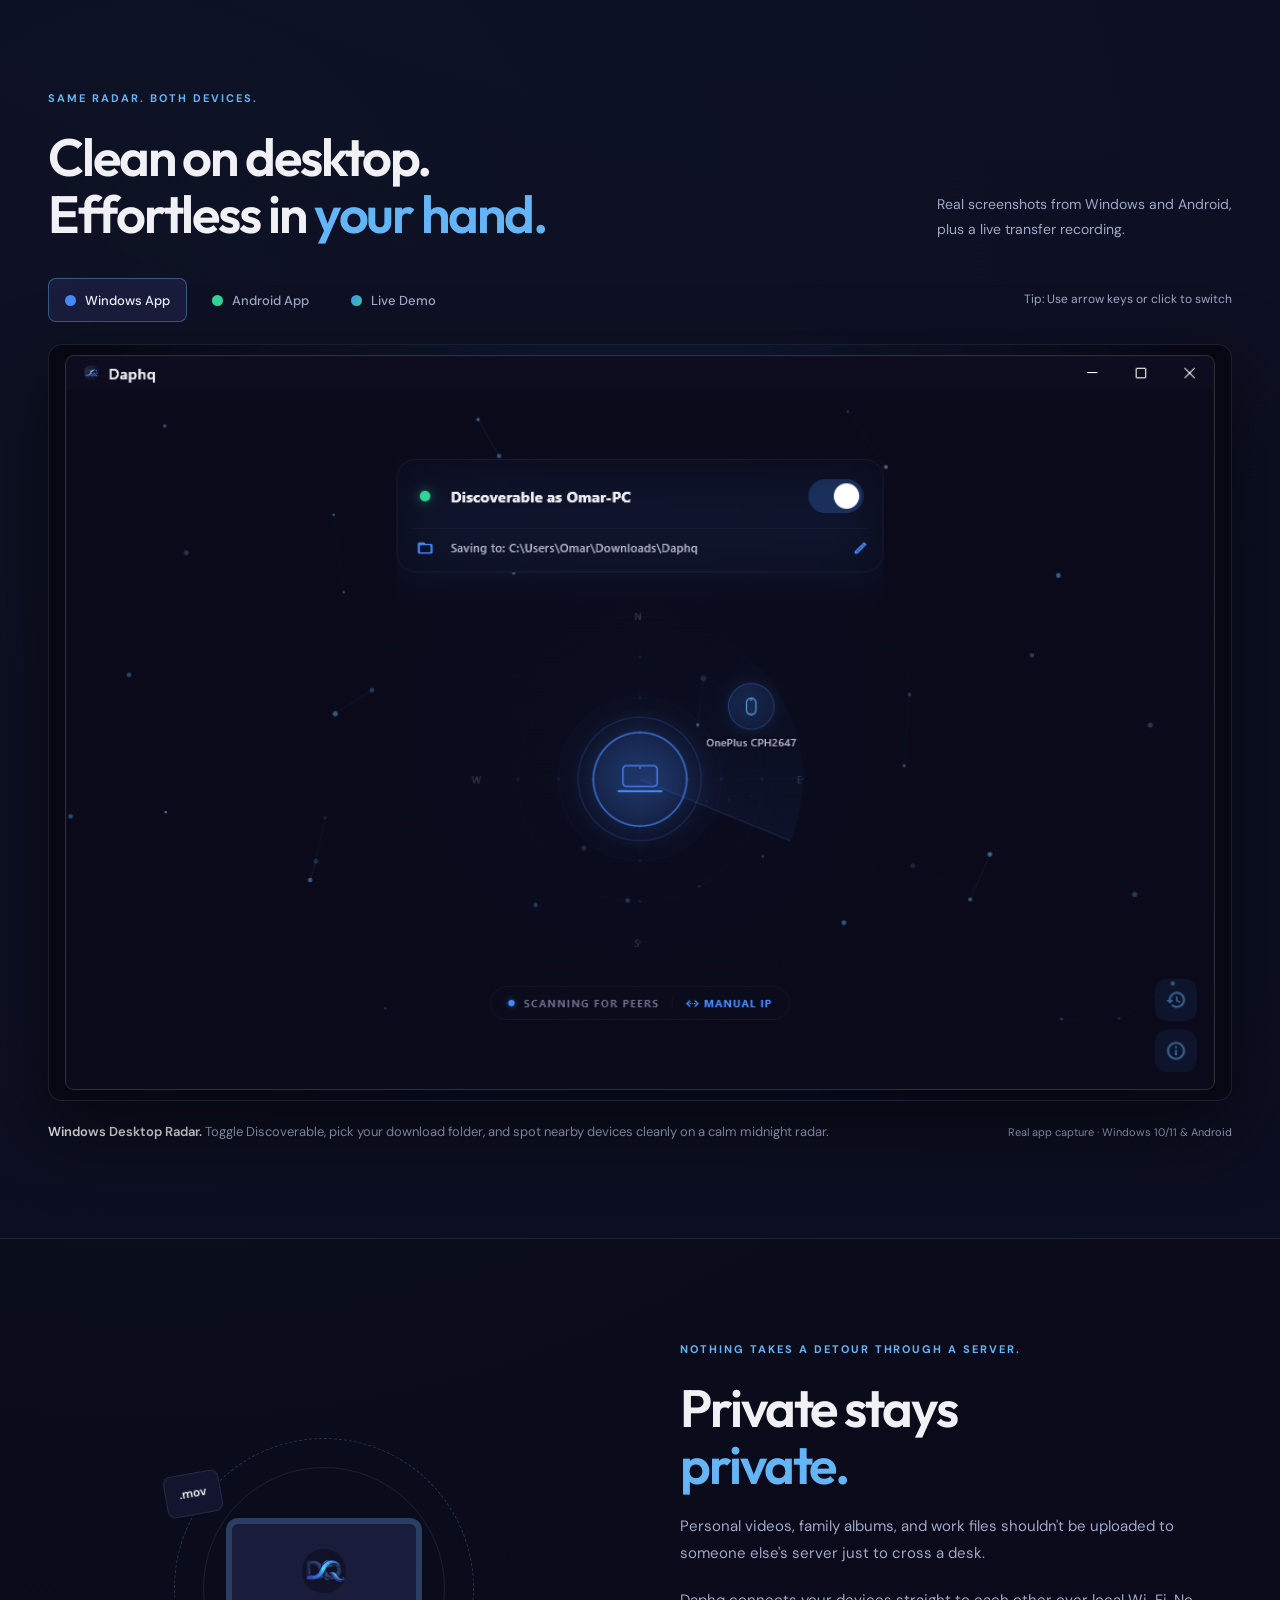
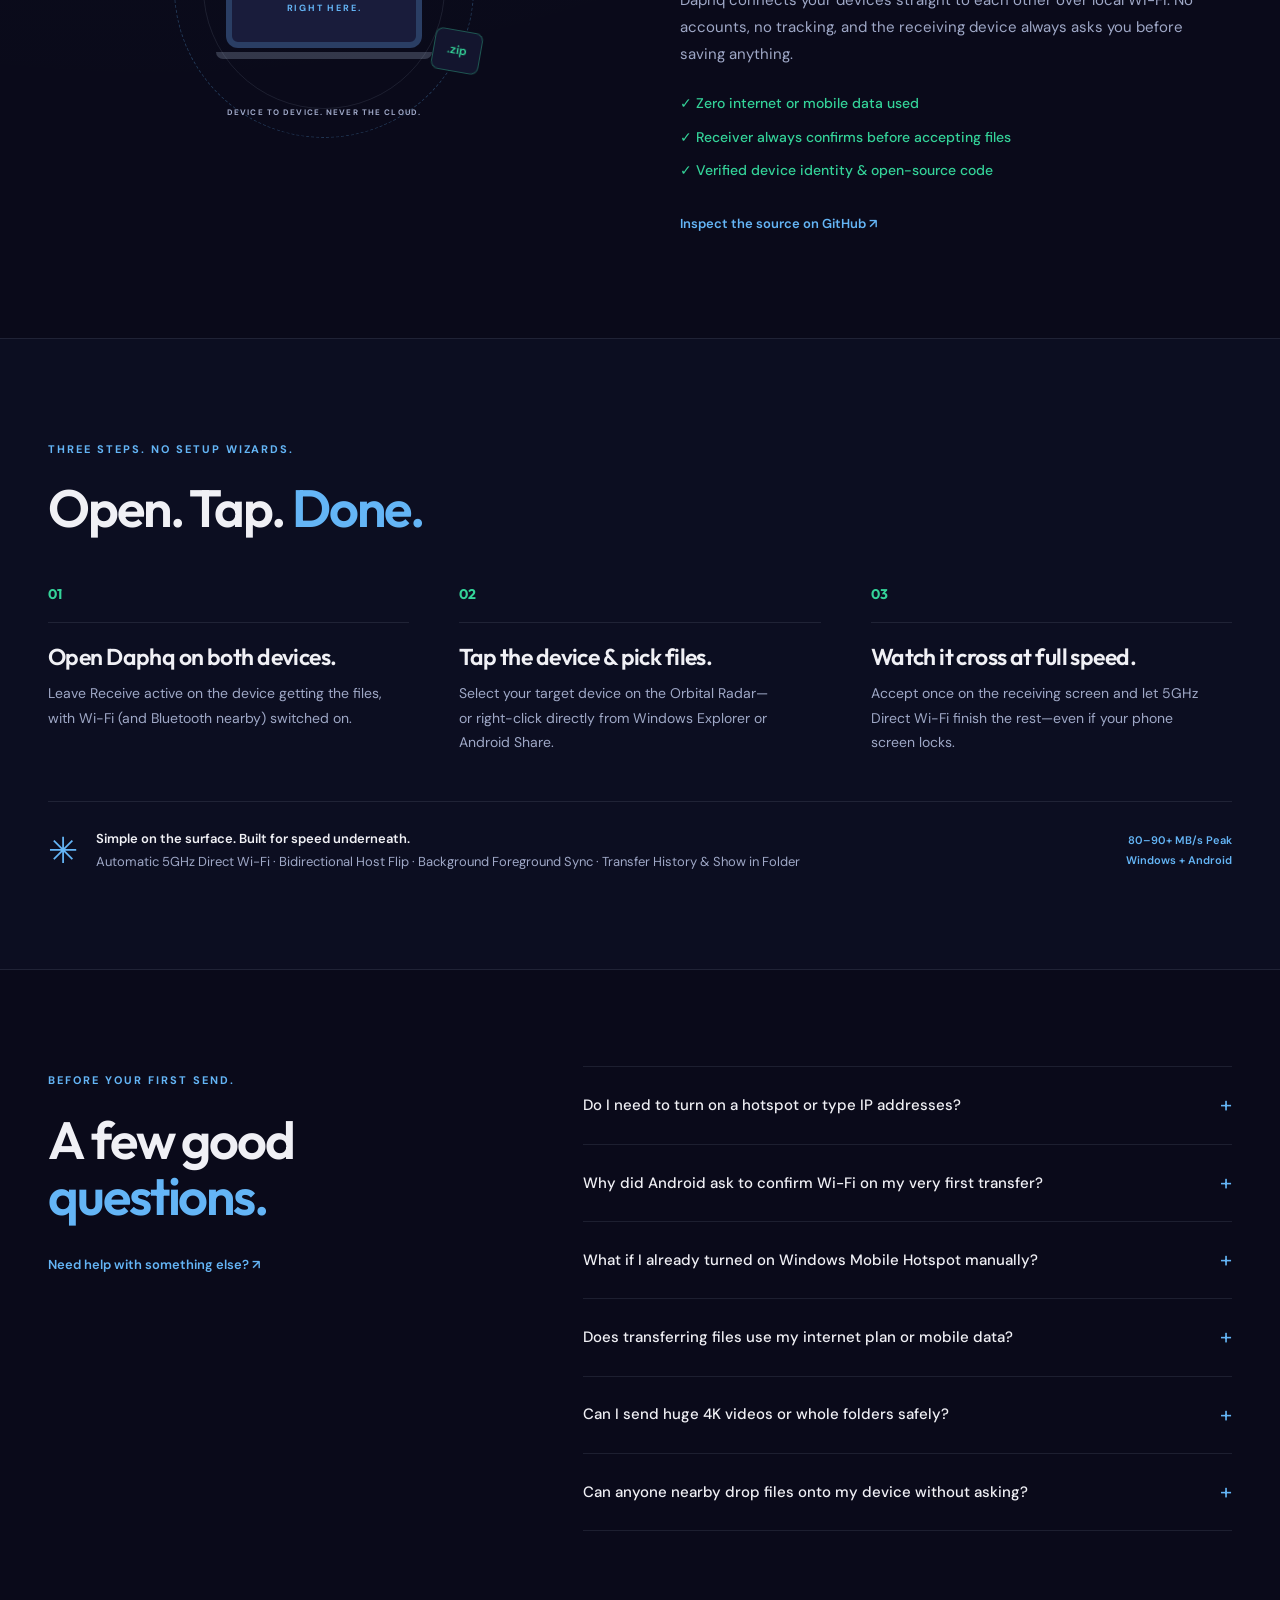
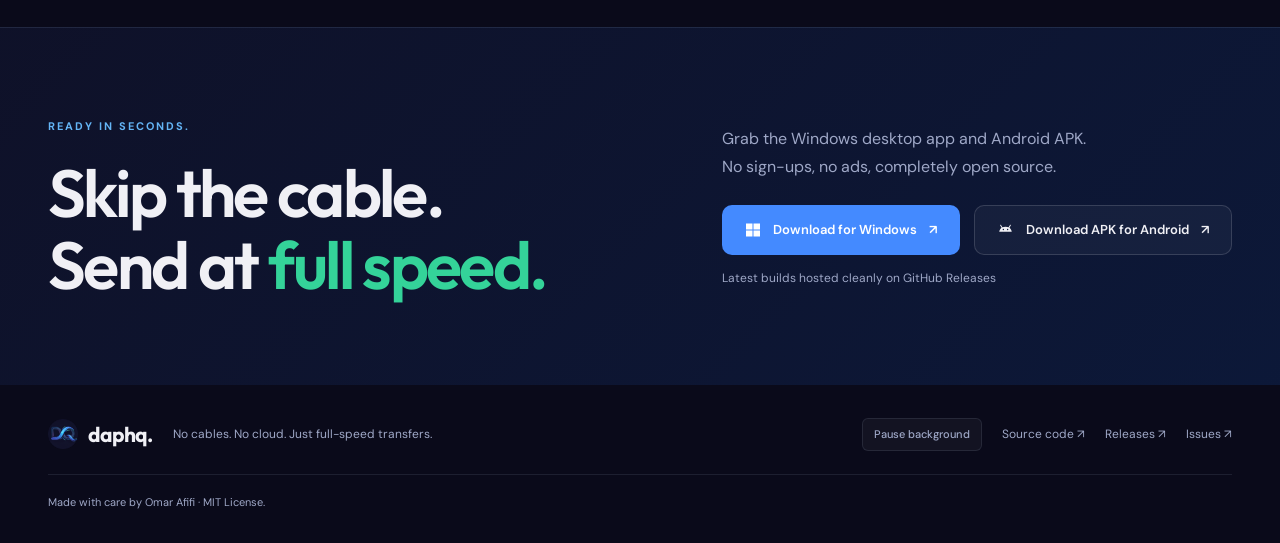
==== commit 06fb3f32: "docs: redesign README & website, add complete CHANGELOG, and prune unused helpers - Overhaul README." ====
--- a/docs/index.html
+++ b/docs/index.html
@@ -2,312 +2,418 @@
 <html lang="en">
 
 <head>
-    <meta charset="UTF-8">
-    <meta name="viewport" content="width=device-width, initial-scale=1.0">
-    <meta name="description"
-        content="Daphq - Lightning Fast Local Network File Transfer for Windows and Android. No size limits, secure, and blazing fast.">
-    <title>Daphq - Lightning Fast Local File Transfer</title>
-    <!-- Google Fonts -->
-    <link rel="preconnect" href="https://fonts.googleapis.com">
-    <link rel="preconnect" href="https://fonts.gstatic.com" crossorigin>
-    <link
-        href="https://fonts.googleapis.com/css2?family=Outfit:wght@300;400;500;600;700;800&family=Inter:wght@400;500&display=swap"
-        rel="stylesheet">
-    <link rel="stylesheet" href="css/style.css">
-    <link rel="icon" type="image/x-icon" href="assets/favicon.ico">
-    <link rel="icon" type="image/png" sizes="192x192" href="assets/icon-192.png">
-    <link rel="icon" type="image/png" sizes="512x512" href="assets/icon-512.png">
-    <link rel="icon" type="image/png" sizes="192x192" href="assets/icon-192-maskable.png">
-    <link rel="icon" type="image/png" sizes="512x512" href="assets/icon-512-maskable.png">
-    <link rel="apple-touch-icon" href="assets/apple-touch-icon.png">
-    <!-- Font Awesome -->
-    <link rel="stylesheet" href="https://cdnjs.cloudflare.com/ajax/libs/font-awesome/6.4.0/css/all.min.css">
+  <meta charset="UTF-8">
+  <meta name="viewport" content="width=device-width, initial-scale=1">
+  <meta name="theme-color" content="#0A0A1A">
+  <title>Daphq — No cables. Full 5GHz speed.</title>
+  <meta name="description"
+    content="Move gigabytes of photos, 4K videos, and whole folders straight between Windows and Android over 5GHz Wi-Fi. No cloud, no cables, no size limits.">
+  <meta property="og:title" content="Daphq — No cables. Full 5GHz speed.">
+  <meta property="og:description"
+    content="Your files. Between your Windows PC and Android phone. Fast, private, and offline over local 5GHz Wi-Fi.">
+  <meta property="og:type" content="website">
+  <meta property="og:image" content="https://omarafifi-cse.github.io/daphq/assets/windows-interface.png">
+  <meta name="twitter:card" content="summary_large_image">
+  <meta name="twitter:title" content="Daphq — No cables. Full 5GHz speed.">
+  <meta name="twitter:description"
+    content="Move gigabytes between Windows and Android without cables or cloud limits.">
+  <meta name="twitter:image" content="https://omarafifi-cse.github.io/daphq/assets/windows-interface.png">
+  <link rel="canonical" href="https://omarafifi-cse.github.io/daphq/">
+  <link rel="icon" type="image/x-icon" href="assets/favicon.ico">
+  <link rel="icon" type="image/png" sizes="192x192" href="assets/icon-192.png">
+  <link rel="apple-touch-icon" href="assets/apple-touch-icon.png">
+  <link rel="preconnect" href="https://fonts.googleapis.com">
+  <link rel="preconnect" href="https://fonts.gstatic.com" crossorigin>
+  <link
+    href="https://fonts.googleapis.com/css2?family=DM+Sans:wght@400;500;600;700&family=Outfit:wght@500;600;700&display=swap"
+    rel="stylesheet">
+  <link rel="stylesheet" href="css/style.css">
+  <script src="js/network-bg.js" defer></script>
+  <script src="js/main.js" defer></script>
 </head>
 
 <body>
-    <!-- Neural Network Background -->
-    <canvas id="network-canvas"></canvas>
-
-    <!-- Navigation -->
-    <nav class="navbar">
-        <div class="nav-container">
-            <div class="logo" style="display: flex; align-items: center; gap: 12px; cursor: pointer;"
-                onclick="window.scrollTo({top: 0, behavior: 'smooth'})">
-                <img src="assets/icon-192.png" alt="Daphq Logo" width="36" height="36" style="border-radius: 8px;">
-                <span class="logo-text">Daphq</span>
+  <canvas id="network-canvas" aria-hidden="true"></canvas>
+  <a class="skip-link" href="#main">Skip to content</a>
+
+  <header class="site-header">
+    <a class="brand" href="#" aria-label="Daphq home">
+      <img src="assets/icon-192.png" width="36" height="36" alt="">
+      <span>daphq<span class="brand-dot">.</span></span>
+    </a>
+    <nav aria-label="Main">
+      <a href="#why">Why Daphq</a>
+      <a href="#screens">Screens</a>
+      <a href="#privacy">Privacy</a>
+      <a href="#how-it-works">How it works</a>
+      <a href="#questions">Questions</a>
+    </nav>
+    <a class="button button-small" href="#download">
+      Get Daphq <span aria-hidden="true">↓</span>
+    </a>
+  </header>
+
+  <main id="main" tabindex="-1">
+    <!-- Hero -->
+    <section class="hero wrap" aria-labelledby="hero-title">
+      <div class="hero-copy">
+        <p class="eyebrow">
+          <span class="status-dot" aria-hidden="true"></span>
+          <span id="version-eyebrow">WINDOWS &amp; ANDROID · FULL 5GHZ WI-FI</span>
+        </p>
+        <h1 id="hero-title">No cables.<br>Full <span class="highlight">5GHz<svg viewBox="0 0 320 22"
+              preserveAspectRatio="none" aria-hidden="true">
+              <path d="M4 16Q150 2 316 12" />
+            </svg></span> speed.</h1>
+        <p class="hero-description">Send movies, vacation photos, and entire folders straight between your Windows PC
+          and Android phone. No cloud limits, no mobile data, and no typing IP addresses.</p>
+
+        <div class="hero-actions" id="hero-actions">
+          <a class="button button-primary" id="hero-primary-btn"
+            href="https://github.com/OmarAfifi-CSE/daphq/releases/latest">
+            <svg class="os-icon" viewBox="0 0 16 16" width="16" height="16" aria-hidden="true">
+              <path fill="currentColor"
+                d="M1 1.5h6.5v6H1zm7.5 0H15v6H8.5zM1 8.5h6.5v6H1zm7.5 0H15v6H8.5z" />
+            </svg>
+            <span class="btn-label">Download for Windows</span>
+            <span class="btn-arrow" aria-hidden="true">↗</span>
+          </a>
+          <a class="button button-secondary" id="hero-secondary-btn"
+            href="https://github.com/OmarAfifi-CSE/daphq/releases/latest">
+            <svg class="os-icon" viewBox="0 0 24 24" width="17" height="17" aria-hidden="true">
+              <path fill="currentColor"
+                d="M17.6 9.48l1.84-3.18c.16-.31.04-.69-.26-.85-.29-.15-.65-.06-.83.22l-1.88 3.24a11.43 11.43 0 0 0-8.94 0L5.65 5.67c-.19-.28-.54-.37-.83-.22-.3.16-.42.54-.26.85l1.84 3.18C4.81 10.67 3.55 12.66 3.15 15h17.7c-.4-2.34-1.66-4.33-3.25-5.52zM9 13a1 1 0 1 1 0-2 1 1 0 0 1 0 2zm6 0a1 1 0 1 1 0-2 1 1 0 0 1 0 2z" />
+            </svg>
+            <span class="btn-label">Download for Android</span>
+          </a>
+        </div>
+        <p class="fine-print">Works offline · Zero cloud uploads · Open source</p>
+      </div>
+
+      <!-- Bespoke CSS Orbital Radar Bridge -->
+      <div class="hero-art" role="img"
+        aria-label="Illustration of a Windows PC and Android phone linked on Daphq's Orbital Radar transferring files at 86 MB/s">
+        <div class="radar-ring radar-outer"></div>
+        <div class="radar-ring radar-inner"></div>
+        <span class="compass compass-n" aria-hidden="true">N</span>
+        <span class="compass compass-e" aria-hidden="true">E</span>
+        <span class="compass compass-s" aria-hidden="true">S</span>
+        <span class="compass compass-w" aria-hidden="true">W</span>
+
+        <div class="radar-hub">
+          <img src="assets/icon-192.png" width="38" height="38" alt="">
+        </div>
+
+        <div class="peer-pill peer-pc">
+          <span class="peer-dot" aria-hidden="true"></span>
+          <div>
+            <strong>Omar-PC</strong>
+            <small>Windows 11</small>
+          </div>
+        </div>
+
+        <div class="peer-pill peer-phone">
+          <span class="peer-dot peer-dot-blue" aria-hidden="true"></span>
+          <div>
+            <strong>OnePlus Phone</strong>
+            <small>5GHz Direct</small>
+          </div>
+        </div>
+
+        <div class="transfer-card">
+          <div class="transfer-head">
+            <span class="transfer-badge">Direct 5GHz Wi-Fi</span>
+            <span class="transfer-speed">86.4 MB/s</span>
+          </div>
+          <div class="transfer-file">
+            <span>Vacation-4K.mov &amp; 142 photos</span>
+            <span class="transfer-check">✓</span>
+          </div>
+          <div class="transfer-bar"><i></i></div>
+        </div>
+
+        <div class="local-seal">
+          <span class="seal-icon" aria-hidden="true">⇄</span>
+          <span>Straight across the room.<br><strong>Never uploaded.</strong></span>
+        </div>
+      </div>
+
+      <div class="hero-baseline">
+        <span>WINDOWS 10/11 + ANDROID</span>
+        <span>UP TO 80–90+ MB/S ON 5GHZ WI-FI</span>
+        <span>SCROLL TO EXPLORE ↓</span>
+      </div>
+    </section>
+
+    <!-- Stories -->
+    <section class="possibilities wrap section" id="why" aria-labelledby="possibilities-title">
+      <div class="section-intro">
+        <p class="eyebrow">BIG FILES. ZERO WAITING.</p>
+        <h2 id="possibilities-title">Get your files across<br>before the coffee <span class="serene">gets cold.</span>
+        </h2>
+        <p>No upload bars. No cloud compression. Just your own Wi-Fi moving things the fast way.</p>
+      </div>
+
+      <div class="stories">
+        <article class="story">
+          <div class="story-art folder-art" aria-hidden="true">
+            <div class="folder-card">
+              <span>📁 Summer-Trip (4.2 GB)</span>
+              <b>248 items</b>
             </div>
-            <div class="nav-links">
-                <a href="#">Home</a>
-                <a href="#demo">Demo</a>
-                <a href="#features">Features</a>
-                <a href="#how-it-works">How it Works</a>
-                <a href="https://github.com/OmarAfifi-CSE/daphq" target="_blank" class="github-link">GitHub</a>
+            <div class="folder-done">Saved with original folders ✓</div>
+          </div>
+          <p class="story-kicker">MOVE THE BIG STUFF</p>
+          <h3>Whole folders.<br>Not one file at a time.</h3>
+          <p>Drop a multi-gigabyte movie or hundreds of vacation photos. Daphq recreates every subfolder cleanly and
+            renames duplicates safely instead of overwriting.</p>
+          <span class="capability">No size caps · Folder trees preserved</span>
+        </article>
+
+        <article class="story">
+          <div class="story-art link-art" aria-hidden="true">
+            <div class="band-pill">
+              <span class="peer-dot"></span>
+              <strong>5GHz Direct Link</strong>
+              <small>Auto</small>
             </div>
-            <a href="#download" class="btn btn-nav">Download Now</a>
-        </div>
-    </nav>
-
-    <!-- Hero Section -->
-    <header class="hero">
-        <div class="container hero-content">
-            <div class="hero-text fade-up">
-                <div class="badge" id="version-badge">Latest Version is Here!</div>
-                <h1>Transfer Files at <span class="gradient-text">Lightning Speed</span></h1>
-                <p>Move gigabytes of data between any combination of Windows and Android devices in seconds. No cloud,
-                    no size limits, 100% secure over your local Wi-Fi or Hotspot.</p>
-                <div class="hero-buttons">
-                    <a href="https://github.com/OmarAfifi-CSE/daphq/releases/latest" class="btn btn-primary btn-large"
-                        id="main-download-btn">
-                        <i class="fab fa-windows"></i> Download for Windows
-                    </a>
-                    <a href="https://github.com/OmarAfifi-CSE/daphq/releases/latest" class="btn btn-secondary btn-large"
-                        id="hero-android-btn">
-                        <i class="fab fa-android"></i> Download for Android
-                    </a>
-                </div>
+            <span class="hotspot-note">Manual Windows Hotspot stays untouched</span>
+          </div>
+          <p class="story-kicker">ZERO-TOUCH PAIRING</p>
+          <h3>No typing IPs.<br>No breaking your hotspot.</h3>
+          <p>Nearby devices spot each other automatically over Wi-Fi and Bluetooth. Already sharing your laptop's
+            Mobile Hotspot manually? Daphq uses it gently without turning it off.</p>
+          <span class="capability">Auto 5GHz · Safe with manual hotspots</span>
+        </article>
+
+        <article class="story">
+          <div class="story-art share-art" aria-hidden="true">
+            <span class="share-chip chip-win">Right-click ➔ Send via Daphq</span>
+            <span class="share-chip chip-and">Android Share ➔ Daphq</span>
+          </div>
+          <p class="story-kicker">SHARE FROM ANYWHERE</p>
+          <h3>Right-click on PC.<br>Share menu on Android.</h3>
+          <p>Start sending straight from Windows File Explorer or Android's Share sheet without digging through folders
+            twice.</p>
+          <span class="capability">Native Explorer &amp; Android integration</span>
+        </article>
+      </div>
+    </section>
+
+    <!-- Screens Switcher (Real Screenshots + Live Demo) -->
+    <section class="screens-section section" id="screens" aria-labelledby="screens-title">
+      <div class="wrap">
+        <div class="screens-heading">
+          <div>
+            <p class="eyebrow">SAME RADAR. BOTH DEVICES.</p>
+            <h2 id="screens-title">Clean on desktop.<br>Effortless in <span class="serene">your hand.</span></h2>
+          </div>
+          <p>Real screenshots from Windows and Android,<br>plus a live transfer recording.</p>
+        </div>
+
+        <div class="screen-controls">
+          <div class="screen-buttons" role="group" aria-label="Choose a preview">
+            <button type="button" data-screen="windows" aria-pressed="true">
+              <span class="swatch swatch-win" aria-hidden="true"></span>Windows App
+            </button>
+            <button type="button" data-screen="android" aria-pressed="false">
+              <span class="swatch swatch-and" aria-hidden="true"></span>Android App
+            </button>
+            <button type="button" data-screen="demo" aria-pressed="false">
+              <span class="swatch swatch-demo" aria-hidden="true"></span>Live Demo
+            </button>
+          </div>
+          <span class="screen-hint">Tip: Use arrow keys or click to switch</span>
+        </div>
+
+        <div class="app-preview" data-screen="windows" id="app-preview"
+          aria-label="Real Windows desktop screenshot of the Daphq app">
+          <div class="preview-stage">
+            <img id="screen-shot" class="preview-img active" src="assets/windows-interface.png" width="1086"
+              height="693" alt="Daphq Windows desktop app showing a nearby Android phone on the Orbital Radar">
+            <img id="screen-shot-next" class="preview-img incoming" src="assets/windows-interface.png" width="1086"
+              height="693" alt="" aria-hidden="true">
+          </div>
+        </div>
+
+        <div class="preview-caption">
+          <p id="screen-description" aria-live="polite">
+            <strong>Windows Desktop Radar.</strong> Toggle Discoverable, pick your download folder, and spot nearby
+            devices cleanly on a calm midnight radar.
+          </p>
+          <span id="screen-meta">Real app capture · Windows 10/11 &amp; Android</span>
+        </div>
+      </div>
+    </section>
+
+    <!-- Privacy & Offline -->
+    <section class="privacy-section wrap section" id="privacy" aria-labelledby="privacy-title">
+      <div class="privacy-visual" aria-hidden="true">
+        <div class="privacy-orbit">
+          <span class="orbit-file file-a">.mov</span>
+          <span class="orbit-file file-b">.zip</span>
+          <div class="room-bridge">
+            <div class="room-screen">
+              <img src="assets/icon-192.png" width="44" height="44" alt="">
+              <span>RIGHT HERE.</span>
             </div>
-            <div class="hero-image fade-up delay-1">
-                <div class="glass-card mockup-container">
-                    <img src="assets/mockup.png" alt="Daphq App Mockup" class="floating">
-                </div>
-            </div>
-        </div>
-    </header>
-
-    <!-- Demo Section -->
-    <section id="demo" class="demo-section">
-        <div class="container">
-            <div class="section-header fade-up" style="margin-bottom: 40px;">
-                <h2>See it in <span class="gradient-text">Action</span></h2>
-                <p>Lightning fast file transfers in just a few clicks.</p>
-            </div>
-            <div class="demo-container glass-card fade-up delay-1">
-                <div class="demo-header">
-                    <div class="mac-buttons">
-                        <span></span><span></span><span></span>
-                    </div>
-                    <span class="demo-title">daphq - local transfer</span>
-                </div>
-                <img src="assets/Demo.gif" alt="Daphq Demo" class="demo-gif" loading="lazy">
-            </div>
-        </div>
-    </section>
-
-    <!-- Brand Stats Bar -->
-    <div class="stats-bar">
-        <div class="container stats-container">
-            <!--
-            <div class="stat-item">
-                <i class="fab fa-github"></i>
-                <span id="github-stars">...</span> <span>Stars</span>
-            </div>
-            <div class="stat-divider"></div>
-            <div class="stat-item">
-                <i class="fas fa-code-branch"></i>
-                <span id="github-forks">...</span> <span>Forks</span>
-            </div>
-            <div class="stat-divider"></div>
-            -->
-            <div class="stat-item">
-                <i class="fas fa-user-shield"></i>
-                <span>100% Open Source</span>
-            </div>
-        </div>
+            <div class="room-base"></div>
+          </div>
+          <span class="privacy-seal">DEVICE TO DEVICE. NEVER THE CLOUD.</span>
+        </div>
+      </div>
+
+      <div class="privacy-copy">
+        <p class="eyebrow">NOTHING TAKES A DETOUR THROUGH A SERVER.</p>
+        <h2 id="privacy-title">Private stays<br><span class="serene">private.</span></h2>
+        <p>Personal videos, family albums, and work files shouldn't be uploaded to someone else's server just to cross
+          a desk.</p>
+        <p>Daphq connects your devices straight to each other over local Wi-Fi. No accounts, no tracking, and the
+          receiving device always asks you before saving anything.</p>
+        <div class="privacy-points">
+          <span>✓ Zero internet or mobile data used</span>
+          <span>✓ Receiver always confirms before accepting files</span>
+          <span>✓ Verified device identity &amp; open-source code</span>
+        </div>
+        <a class="text-link" href="https://github.com/OmarAfifi-CSE/daphq" target="_blank"
+          rel="noopener noreferrer">Inspect the source on GitHub ↗</a>
+      </div>
+    </section>
+
+    <!-- Workflow -->
+    <section class="workflow-section section" id="how-it-works" aria-labelledby="workflow-title">
+      <div class="wrap">
+        <div class="section-intro">
+          <p class="eyebrow">THREE STEPS. NO SETUP WIZARDS.</p>
+          <h2 id="workflow-title">Open. Tap. <span class="serene">Done.</span></h2>
+        </div>
+
+        <ol class="steps">
+          <li>
+            <span class="step-number">01</span>
+            <h3>Open Daphq on both devices.</h3>
+            <p>Leave Receive active on the device getting the files, with Wi-Fi (and Bluetooth nearby) switched on.</p>
+          </li>
+          <li>
+            <span class="step-number">02</span>
+            <h3>Tap the device &amp; pick files.</h3>
+            <p>Select your target device on the Orbital Radar—or right-click directly from Windows Explorer or Android
+              Share.</p>
+          </li>
+          <li>
+            <span class="step-number">03</span>
+            <h3>Watch it cross at full speed.</h3>
+            <p>Accept once on the receiving screen and let 5GHz Direct Wi-Fi finish the rest—even if your phone screen
+              locks.</p>
+          </li>
+        </ol>
+
+        <div class="power-note">
+          <span class="power-symbol" aria-hidden="true">✳</span>
+          <p>
+            <strong>Simple on the surface. Built for speed underneath.</strong>
+            <br>Automatic 5GHz Direct Wi-Fi · Bidirectional Host Flip · Background Foreground Sync · Transfer History
+            &amp; Show in Folder
+          </p>
+          <span class="spec-tags">80–90+ MB/s Peak<br>Windows + Android</span>
+        </div>
+      </div>
+    </section>
+
+    <!-- FAQ -->
+    <section class="faq-section wrap section" id="questions" aria-labelledby="faq-title">
+      <div>
+        <p class="eyebrow">BEFORE YOUR FIRST SEND.</p>
+        <h2 id="faq-title">A few good<br><span class="serene">questions.</span></h2>
+        <a class="text-link" href="https://github.com/OmarAfifi-CSE/daphq/issues" target="_blank"
+          rel="noopener noreferrer">Need help with something else? ↗</a>
+      </div>
+
+      <div class="questions">
+        <details>
+          <summary>Do I need to turn on a hotspot or type IP addresses?<span aria-hidden="true">+</span></summary>
+          <p>Usually no. When both devices are nearby with Wi-Fi and Bluetooth on, Daphq finds them automatically and
+            negotiates a direct 5GHz link. Manual IP entry is always there if you ever need it on a locked-down network.</p>
+        </details>
+        <details>
+          <summary>Why did Android ask to confirm Wi-Fi on my very first transfer?<span aria-hidden="true">+</span></summary>
+          <p>Android shows a one-time system confirmation the very first time an app requests a direct local Wi-Fi link.
+            Daphq keeps your link credentials consistent so future transfers reconnect smoothly without manual
+            re-selection.</p>
+        </details>
+        <details>
+          <summary>What if I already turned on Windows Mobile Hotspot manually?<span aria-hidden="true">+</span></summary>
+          <p>Daphq respects it. If your Windows Mobile Hotspot is already running, Daphq won't change its name or
+            password and won't shut it down after the transfer completes.</p>
+        </details>
+        <details>
+          <summary>Does transferring files use my internet plan or mobile data?<span aria-hidden="true">+</span></summary>
+          <p>No. Every byte moves locally between your devices inside the room—never over mobile data and never through
+            any cloud server.</p>
+        </details>
+        <details>
+          <summary>Can I send huge 4K videos or whole folders safely?<span aria-hidden="true">+</span></summary>
+          <p>Yes. There are no file-size or item-count limits. Subfolders keep their structure, and if a file with the
+            same name already exists, Daphq renames the new copy cleanly (like <code>photo (1).jpg</code>) instead of
+            overwriting.</p>
+        </details>
+        <details>
+          <summary>Can anyone nearby drop files onto my device without asking?<span aria-hidden="true">+</span></summary>
+          <p>Never. When someone wants to send files, your receiving screen shows who is sending, how many items, and the
+            total size—and waits for you to tap Accept.</p>
+        </details>
+      </div>
+    </section>
+
+    <!-- Final CTA -->
+    <section class="final-cta" id="download" aria-labelledby="download-title">
+      <div class="wrap final-inner">
+        <div>
+          <p class="eyebrow">READY IN SECONDS.</p>
+          <h2 id="download-title">Skip the cable.<br>Send at <span class="serene-light">full speed.</span></h2>
+        </div>
+        <div>
+          <p>Grab the Windows desktop app and Android APK.<br>No sign-ups, no ads, completely open source.</p>
+          <div class="final-buttons">
+            <a class="button button-primary" id="download-windows"
+              href="https://github.com/OmarAfifi-CSE/daphq/releases/latest">
+              <svg class="os-icon" viewBox="0 0 16 16" width="16" height="16" aria-hidden="true">
+                <path fill="currentColor"
+                  d="M1 1.5h6.5v6H1zm7.5 0H15v6H8.5zM1 8.5h6.5v6H1zm7.5 0H15v6H8.5z" />
+              </svg>
+              <span>Download for Windows</span>
+              <span aria-hidden="true">↗</span>
+            </a>
+            <a class="button button-secondary" id="download-android"
+              href="https://github.com/OmarAfifi-CSE/daphq/releases/latest">
+              <svg class="os-icon" viewBox="0 0 24 24" width="17" height="17" aria-hidden="true">
+                <path fill="currentColor"
+                  d="M17.6 9.48l1.84-3.18c.16-.31.04-.69-.26-.85-.29-.15-.65-.06-.83.22l-1.88 3.24a11.43 11.43 0 0 0-8.94 0L5.65 5.67c-.19-.28-.54-.37-.83-.22-.3.16-.42.54-.26.85l1.84 3.18C4.81 10.67 3.55 12.66 3.15 15h17.7c-.4-2.34-1.66-4.33-3.25-5.52zM9 13a1 1 0 1 1 0-2 1 1 0 0 1 0 2zm6 0a1 1 0 1 1 0-2 1 1 0 0 1 0 2z" />
+              </svg>
+              <span>Download APK for Android</span>
+              <span aria-hidden="true">↗</span>
+            </a>
+          </div>
+          <span class="cta-note" id="release-note">Latest builds hosted cleanly on GitHub Releases</span>
+        </div>
+      </div>
+    </section>
+  </main>
+
+  <footer class="wrap">
+    <a class="brand" href="#">
+      <img src="assets/icon-192.png" width="30" height="30" alt="">
+      <span>daphq.</span>
+    </a>
+    <span>No cables. No cloud. Just full-speed transfers.</span>
+    <div>
+      <button type="button" class="motion-toggle" id="motion-toggle">Pause background</button>
+      <a href="https://github.com/OmarAfifi-CSE/daphq" target="_blank" rel="noopener noreferrer">Source code ↗</a>
+      <a href="https://github.com/OmarAfifi-CSE/daphq/releases" target="_blank" rel="noopener noreferrer">Releases ↗</a>
+      <a href="https://github.com/OmarAfifi-CSE/daphq/issues" target="_blank" rel="noopener noreferrer">Issues ↗</a>
     </div>
-
-    <!-- Features Section -->
-    <section id="features" class="features">
-        <div class="container">
-            <div class="section-header fade-up">
-                <h2>Built for <span class="gradient-text">Performance</span></h2>
-                <p>Experience the ultimate file transfer utility designed for speed and reliability.</p>
-            </div>
-            <div class="features-grid">
-                <div class="feature-card glass-card fade-up">
-                    <div class="feature-icon-wrapper">
-                        <i class="fas fa-bolt"></i>
-                    </div>
-                    <h3>Extreme Throughput</h3>
-                    <p>Bypasses HTTP overhead using raw TCP sockets to push 100+ MB/s. Saturate your network hardware to
-                        its absolute limits.</p>
-                </div>
-                <div class="feature-card glass-card fade-up delay-1">
-                    <div class="feature-icon-wrapper">
-                        <i class="fas fa-wifi"></i>
-                    </div>
-                    <h3>Seamless Discovery</h3>
-                    <p>Devices on the same network find each other instantly. Includes manual IP entry as a fallback for
-                        complex environments.</p>
-                </div>
-                <div class="feature-card glass-card fade-up delay-2">
-                    <div class="feature-icon-wrapper">
-                        <i class="fas fa-share-nodes"></i>
-                    </div>
-                    <h3>System-Wide Sharing</h3>
-                    <p>Share files directly from any app via the native Android Share Menu and Windows "Send via Daphq"
-                        Context Menu.</p>
-                </div>
-                <div class="feature-card glass-card fade-up">
-                    <div class="feature-icon-wrapper">
-                        <i class="fas fa-folder-tree"></i>
-                    </div>
-                    <h3>Atomic Directory Sync</h3>
-                    <p>Recursively reconstruct exact directory trees with intelligent collision management and automatic
-                        file renaming.</p>
-                </div>
-                <div class="feature-card glass-card fade-up delay-1">
-                    <div class="feature-icon-wrapper">
-                        <i class="fas fa-layer-group"></i>
-                    </div>
-                    <h3>Batch Transfer Support</h3>
-                    <p>Select, stage, and transfer multiple files or entire directories simultaneously with a single,
-                        intuitive workflow.</p>
-                </div>
-                <div class="feature-card glass-card fade-up delay-2">
-                    <div class="feature-icon-wrapper">
-                        <i class="fas fa-gauge-high"></i>
-                    </div>
-                    <h3>Advanced Tracking</h3>
-                    <p>Real-time analytics featuring instantaneous transfer speeds (MB/s), total payload progress, and
-                        precise ETA metrics.</p>
-                </div>
-            </div>
-        </div>
-    </section>
-
-    <!-- Showcase Section -->
-    <section id="interface" class="interface">
-        <div class="container">
-            <div class="section-header fade-up">
-                <h2>Designed for <span class="gradient-text">Every Screen</span></h2>
-                <p>Experience a unified, modern interface tailored for both high-resolution desktops and mobile devices.
-                </p>
-            </div>
-            <div class="showcase-grid">
-                <div class="showcase-item mobile-showcase fade-up">
-                    <div class="device-frame mobile">
-                        <img src="assets/android-interface.png" alt="Android Interface">
-                    </div>
-                    <div class="showcase-text">
-                        <h3>Mobile Excellence</h3>
-                        <p>A clean, focused Android experience with real-time transfer tracking in your pocket.</p>
-                    </div>
-                </div>
-                <div class="showcase-item desktop-showcase fade-up delay-1">
-                    <div class="device-frame desktop">
-                        <img src="assets/windows-interface.png" alt="Windows Interface">
-                    </div>
-                    <div class="showcase-text">
-                        <h3>Desktop Precision</h3>
-                        <p>Fully optimized for Windows 10/11 with a minimalist layout and responsive dark mode.</p>
-                    </div>
-                </div>
-            </div>
-        </div>
-    </section>
-
-    <!-- How It Works Section -->
-    <section id="how-it-works" class="how-it-works">
-        <div class="container">
-            <div class="section-header fade-up">
-                <h2>As Simple as <span class="gradient-text">1, 2, 3</span></h2>
-            </div>
-            <div class="steps-container">
-                <div class="step fade-up">
-                    <div class="step-number">01</div>
-                    <h3>Connect</h3>
-                    <p>Ensure both devices are on the same Wi-Fi or Hotspot.</p>
-                </div>
-                <div class="step fade-up delay-1">
-                    <div class="step-number">02</div>
-                    <h3>Discover</h3>
-                    <p>Devices appear automatically when "Start Receiver" is active.</p>
-                </div>
-                <div class="step fade-up delay-2">
-                    <div class="step-number">03</div>
-                    <h3>Send</h3>
-                    <p>Select a device, pick your files, and start the transfer.</p>
-                </div>
-            </div>
-            <div class="fade-up delay-2" style="text-align: center; margin-top: 32px;">
-                <span class="badge" style="border-color: #10B981; color: #10B981;">Pro Tip: Use 5GHz Wi-Fi or Hotspot
-                    for lightning-fast speeds.</span>
-            </div>
-        </div>
-    </section>
-
-    <!-- Comparison Section -->
-    <section class="comparison">
-        <div class="container">
-            <div class="section-header fade-up">
-                <h2>The New <span class="gradient-text">Standard</span></h2>
-                <p>How Daphq redefines the local transfer experience.</p>
-            </div>
-            <div class="comparison-grid fade-up">
-                <div class="comparison-card glass-card">
-                    <div class="comp-head">Metric</div>
-                    <div class="comp-row">Speed</div>
-                    <div class="comp-row">Privacy</div>
-                    <div class="comp-row">Limits</div>
-                    <div class="comp-row">Internet</div>
-                </div>
-                <div class="comparison-card glass-card featured">
-                    <div class="comp-head">Daphq</div>
-                    <div class="comp-row accent-text">100+ MB/s</div>
-                    <div class="comp-row accent-text">P2P (Private)</div>
-                    <div class="comp-row accent-text">Unlimited</div>
-                    <div class="comp-row accent-text">Not Needed</div>
-                </div>
-                <div class="comparison-card glass-card">
-                    <div class="comp-head">Cloud / Others</div>
-                    <div class="comp-row">Varies (Slow)</div>
-                    <div class="comp-row">Third-party</div>
-                    <div class="comp-row">Limited</div>
-                    <div class="comp-row">Required</div>
-                </div>
-            </div>
-        </div>
-    </section>
-
-    <!-- Download Section -->
-    <section id="download" class="download-cta">
-        <div class="container">
-            <div class="cta-card glass-card fade-up">
-                <h2>Ready to upgrade your workflow?</h2>
-                <p>Download Daphq now and experience the fastest way to move data.</p>
-                <div class="download-buttons">
-                    <a href="https://github.com/OmarAfifi-CSE/daphq/releases/latest" class="btn btn-primary btn-large"
-                        id="download-windows">
-                        <i class="fab fa-windows"></i> Download for Windows
-                    </a>
-                    <a href="https://github.com/OmarAfifi-CSE/daphq/releases/latest" class="btn btn-primary btn-large"
-                        id="download-android">
-                        <i class="fab fa-android"></i> Download for Android
-                    </a>
-                </div>
-            </div>
-        </div>
-    </section>
-
-    <!-- Footer -->
-    <footer>
-        <div class="container footer-container">
-            <div class="footer-left">
-                <img src="assets/icon-192.png" alt="Daphq Logo" width="28" height="28" style="border-radius: 6px;">
-                <span class="logo-text" style="font-size: 1.2rem;">Daphq</span>
-            </div>
-            <div class="footer-center">
-                <p>&copy; 2026 Omar Afifi. All rights reserved.</p>
-            </div>
-            <div class="footer-right">
-                <a href="https://github.com/OmarAfifi-CSE/daphq" target="_blank"><i class="fab fa-github"></i></a>
-                <a href="https://github.com/OmarAfifi-CSE/daphq/issues" target="_blank">Issues</a>
-            </div>
-        </div>
-    </footer>
-
-    <script src="js/network-bg.js"></script>
-    <script src="js/main.js"></script>
+    <p>Made with care by Omar Afifi · MIT License.</p>
+  </footer>
 </body>
 
-</html>+</html>
--- a/docs/css/style.css
+++ b/docs/css/style.css
@@ -1,731 +1,1413 @@
+/* Daphq Web Tokens mirroring lib/core/app_colors.dart */
 :root {
-    /* Color Palette matching Daphq App */
-    --bg-main: #12122A;
-    --bg-secondary: #0F172A;
-    --bg-card: rgba(37, 37, 37, 0.4);
-    --primary: #3D5AFE; 
-    --primary-glow: rgba(61, 90, 254, 0.3);
-    --text-main: #FFFFFF;
-    --text-muted: #94A3B8;
-    
-    --glass-bg: rgba(255, 255, 255, 0.03);
-    --glass-border: rgba(255, 255, 255, 0.08);
+  color-scheme: dark;
+  interpolate-size: allow-keywords;
+
+  --bg: #0A0A1A;
+  --bg-soft: #0F1124;
+  --surface: #13152E;
+  --surface-elevated: #191C3B;
+  --ink: #F0F0F5;
+  --muted: #9FA8C7;
+  --blue: #448AFF;
+  --sky: #64B5F6;
+  --emerald: #34D399;
+  --line: rgba(148, 163, 184, 0.14);
+  --display: 'Outfit', 'Segoe UI', system-ui, sans-serif;
+  --body: 'DM Sans', 'Segoe UI', system-ui, sans-serif;
 }
 
 * {
-    margin: 0;
-    padding: 0;
-    box-sizing: border-box;
+  box-sizing: border-box;
 }
 
 html {
-    scroll-behavior: smooth;
+  scroll-behavior: smooth;
+  scroll-padding-top: 48px;
 }
 
 body {
-    font-family: 'Inter', sans-serif;
-    background-color: var(--bg-main);
-    color: var(--text-main);
-    line-height: 1.6;
-    overflow-x: hidden;
+  margin: 0;
+  background: radial-gradient(circle at 75% -5%, rgba(68, 138, 255, 0.12), transparent 46%),
+    radial-gradient(circle at 12% 35%, rgba(52, 211, 153, 0.05), transparent 40%),
+    var(--bg);
+  color: var(--ink);
+  font-family: var(--body);
+  font-size: 16px;
+  line-height: 1.65;
+  overflow-x: hidden;
 }
 
 #network-canvas {
-    position: fixed;
-    top: 0;
-    left: 0;
-    width: 100%;
-    height: 100%;
-    z-index: -1;
-    opacity: 0.6;
-}
-
-h1, h2, h3, h4, .logo-text {
-    font-family: 'Outfit', sans-serif;
-}
-
-/* Utilities */
-.container {
-    max-width: 1200px;
-    margin: 0 auto;
-    padding: 0 24px;
-}
-
-.gradient-text {
-    background: linear-gradient(to right, #448AFF, #00E5FF);
-    -webkit-background-clip: text;
-    -webkit-text-fill-color: transparent;
-    background-clip: text;
-}
-
-.glass-card {
-    background: var(--glass-bg);
-    backdrop-filter: blur(12px);
-    -webkit-backdrop-filter: blur(12px);
-    border: 1px solid var(--glass-border);
-    border-radius: 16px;
+  position: fixed;
+  inset: 0;
+  width: 100%;
+  height: 100%;
+  z-index: 0;
+  pointer-events: none;
+  opacity: 0.68;
+}
+
+.site-header,
+main,
+footer {
+  position: relative;
+  z-index: 1;
+}
+
+a {
+  color: inherit;
+  text-decoration: none;
+}
+
+button {
+  font: inherit;
+  cursor: pointer;
+}
+
+button,
+a {
+  -webkit-tap-highlight-color: transparent;
+}
+
+:where(a, button, summary):focus-visible {
+  outline: 3px solid var(--sky);
+  outline-offset: 4px;
+}
+
+h1,
+h2,
+h3,
+p {
+  margin: 0;
+}
+
+h1,
+h2,
+h3 {
+  font-family: var(--display);
+  font-weight: 600;
+  line-height: 1.08;
+  letter-spacing: -0.04em;
+  text-wrap: balance;
+}
+
+h2 {
+  font-size: clamp(36px, 4.1vw, 58px);
+}
+
+h3 {
+  letter-spacing: -0.025em;
+}
+
+p {
+  text-wrap: pretty;
+}
+
+img {
+  max-width: 100%;
+  height: auto;
+}
+
+.wrap {
+  width: min(1200px, calc(100% - 96px));
+  margin-inline: auto;
+}
+
+.section {
+  padding-block: 96px;
+}
+
+.eyebrow {
+  display: inline-flex;
+  align-items: center;
+  gap: 8px;
+  font-size: 11px;
+  font-weight: 700;
+  letter-spacing: 0.18em;
+  color: var(--sky);
+  margin-bottom: 22px;
+}
+
+.serene {
+  color: var(--sky);
+}
+
+.serene-light {
+  color: var(--emerald);
+}
+
+.skip-link {
+  position: fixed;
+  top: -80px;
+  left: 20px;
+  background: var(--surface-elevated);
+  color: var(--ink);
+  border: 1px solid var(--sky);
+  border-radius: 8px;
+  padding: 12px 16px;
+  font-size: 13px;
+  font-weight: 600;
+  z-index: 100;
+}
+
+.skip-link:focus {
+  top: 14px;
+}
+
+/* Header */
+.site-header {
+  max-width: 1400px;
+  margin: auto;
+  padding: 24px 48px;
+  display: flex;
+  align-items: center;
+  justify-content: space-between;
+  gap: 24px;
+}
+
+.brand {
+  display: inline-flex;
+  align-items: center;
+  gap: 10px;
+  font-family: var(--display);
+  font-size: 26px;
+  letter-spacing: -1.1px;
+  font-weight: 700;
+}
+
+.brand img {
+  border-radius: 9px;
+}
+
+.brand-dot {
+  color: var(--blue);
+}
+
+.site-header nav {
+  display: flex;
+  gap: 32px;
+  font-size: 13px;
+  font-weight: 500;
+  color: var(--muted);
+}
+
+.site-header nav a:hover,
+.text-link:hover,
+footer a:hover {
+  color: var(--ink);
 }
 
 /* Buttons */
-.btn {
-    display: inline-flex;
-    align-items: center;
-    justify-content: center;
-    padding: 14px 28px;
-    border-radius: 12px;
-    font-weight: 600;
-    text-decoration: none;
-    transition: all 0.3s cubic-bezier(0.4, 0, 0.2, 1);
-    cursor: pointer;
-    font-family: 'Outfit', sans-serif;
-    gap: 12px;
-    font-size: 1rem;
-}
-
-.btn i {
-    font-size: 1.2rem;
-}
-
-.btn-primary {
-    background: linear-gradient(135deg, #3D5AFE 0%, #1E1E3F 100%);
-    background-clip: padding-box;
-    color: white;
-    box-shadow: 0 10px 25px rgba(0, 0, 0, 0.3), inset 0 1px 0 rgba(255, 255, 255, 0.1);
-    border: none;
-}
-
-.btn-primary:hover {
-    transform: translateY(-3px);
-    box-shadow: 0 15px 30px rgba(61, 90, 254, 0.2);
-    border-color: var(--primary);
-}
-
-.btn-secondary {
-    background: rgba(255, 255, 255, 0.03);
-    color: white;
-    border: 1px solid rgba(255, 255, 255, 0.1);
-    backdrop-filter: blur(10px);
-}
-
-.btn-secondary:hover {
-    background: rgba(255, 255, 255, 0.08);
-    border-color: var(--primary);
-    transform: translateY(-3px);
-}
-
-.btn-large {
-    padding: 16px 32px;
-    font-size: 1.1rem;
-    gap: 12px;
-}
-
-.btn-nav {
-    padding: 10px 20px;
-    background: var(--glass-bg);
-    border: 1px solid var(--glass-border);
-    color: white;
-}
-
-.btn-nav:hover {
-    background: var(--primary);
-    border-color: var(--primary);
-}
-
-/* Navigation */
-.navbar {
-    position: fixed;
-    top: 0;
-    left: 0;
-    width: 100%;
-    padding: 20px 0;
-    z-index: 1000;
-    transition: all 0.3s ease;
-}
-
-.navbar.scrolled {
-    padding: 15px 0;
-    background: rgba(15, 23, 42, 0.85);
-    backdrop-filter: blur(12px);
-    -webkit-backdrop-filter: blur(12px);
-    box-shadow: 0 4px 30px rgba(0, 0, 0, 0.5);
-}
-
-.nav-container {
-    max-width: 1200px;
-    margin: 0 auto;
-    padding: 0 24px;
-    display: flex;
-    justify-content: space-between;
-    align-items: center;
-}
-
-.logo-text {
-    font-size: 1.8rem;
-    font-weight: 800;
-    letter-spacing: -0.5px;
-}
-
-.nav-links {
-    display: flex;
-    gap: 32px;
-}
-
-.nav-links a {
-    color: var(--text-muted);
-    text-decoration: none;
-    font-weight: 500;
-    transition: color 0.3s;
-}
-
-.nav-links a:hover {
-    color: white;
-}
-
-/* Brand Stats Bar */
-.stats-bar {
-    padding: 30px 0;
-    border-bottom: 1px solid var(--glass-border);
-    margin-bottom: 40px;
-}
-
-.stats-container {
-    display: flex;
-    justify-content: center;
-    gap: 40px;
-    align-items: center;
-}
-
-.stat-item {
-    display: flex;
-    align-items: center;
-    gap: 10px;
-    font-weight: 600;
-    font-family: 'Outfit';
-    color: var(--text-main);
-}
-
-.stat-item i {
-    color: var(--primary);
-    font-size: 1.2rem;
-}
-
-.stat-divider {
-    width: 1px;
-    height: 20px;
-    background: var(--glass-border);
-}
-
-/* Hero Section */
+.button {
+  display: inline-flex;
+  justify-content: center;
+  align-items: center;
+  gap: 12px;
+  min-block-size: 46px;
+  padding: 13px 22px;
+  background: var(--surface-elevated);
+  color: var(--ink);
+  border: 1px solid var(--line);
+  border-radius: 10px;
+  font-size: 13px;
+  font-weight: 600;
+  white-space: nowrap;
+  transition: background 0.18s ease, border-color 0.18s ease, transform 0.18s ease, scale 0.15s ease-out;
+}
+
+.button:hover {
+  background: var(--surface);
+  border-color: rgba(100, 181, 246, 0.45);
+  transform: translateY(-1px);
+}
+
+.button:active,
+button:active {
+  scale: 0.97;
+}
+
+.button-primary {
+  background: var(--blue);
+  border-color: transparent;
+  color: #FFFFFF;
+}
+
+.button-primary:hover {
+  background: #357AE8;
+  border-color: transparent;
+}
+
+.button-secondary {
+  background: rgba(255, 255, 255, 0.04);
+  border-color: rgba(255, 255, 255, 0.14);
+}
+
+.button-small {
+  min-block-size: 40px;
+  padding: 9px 16px;
+  font-size: 12px;
+}
+
+.os-icon {
+  flex-shrink: 0;
+}
+
+.text-link {
+  font-size: 13px;
+  font-weight: 600;
+  color: var(--sky);
+  display: inline-flex;
+  gap: 8px;
+  align-items: center;
+  min-block-size: 36px;
+}
+
+/* Hero */
 .hero {
-    position: relative;
-    min-height: 100vh;
-    display: flex;
-    align-items: center;
-    padding-top: 80px;
-    overflow: hidden;
-}
-
-.hero-content {
-    display: grid;
-    grid-template-columns: 1.3fr 1fr;
-    gap: 48px;
-    align-items: center;
-}
-
-.badge {
-    display: inline-block;
-    padding: 6px 16px;
-    background: var(--glass-bg);
-    border: 1px solid var(--primary);
-    color: var(--primary);
-    border-radius: 20px;
-    font-size: 0.875rem;
-    font-weight: 600;
-    margin-bottom: 24px;
-}
-
-.hero-text h1 {
-    font-size: 4rem;
-    line-height: 1.1;
-    margin-bottom: 24px;
-}
-
-.hero-text p {
-    font-size: 1.125rem;
-    color: var(--text-muted);
-    margin-bottom: 40px;
-    max-width: 480px;
-}
-
-.hero-buttons {
-    display: flex;
-    gap: 20px;
-    flex-wrap: wrap;
-}
-
-.mockup-container {
-    padding: 24px;
-    border-radius: 24px;
-    transform: perspective(1000px) rotateY(-15deg);
-    transition: transform 0.5s ease;
-}
-
-.mockup-container:hover {
-    transform: perspective(1000px) rotateY(-5deg);
-}
-
-.mockup-container img {
-    width: 100%;
-    height: auto;
-    border-radius: 12px;
-}
-
-.floating {
-    animation: float 6s ease-in-out infinite;
-}
-
-@keyframes float {
-    0% { transform: translateY(0px); }
-    50% { transform: translateY(-20px); }
-    100% { transform: translateY(0px); }
-}
-
-/* Demo Section */
-.demo-section {
-    padding: 20px 0 60px 0;
-    position: relative;
-    z-index: 10;
-}
-
-.demo-container {
-    max-width: 900px;
-    margin: 0 auto;
-    padding: 0;
-    overflow: hidden;
-    border-radius: 16px;
-    box-shadow: 0 25px 50px rgba(0, 0, 0, 0.4), 0 0 40px rgba(61, 90, 254, 0.15);
-    border: 1px solid var(--glass-border);
-}
-
-.demo-header {
-    background: rgba(15, 23, 42, 0.9);
-    padding: 14px 20px;
-    display: flex;
-    align-items: center;
-    border-bottom: 1px solid var(--glass-border);
-}
-
-.mac-buttons {
-    display: flex;
-    gap: 8px;
-    width: 60px;
-}
-
-.mac-buttons span {
-    width: 12px;
-    height: 12px;
-    border-radius: 50%;
-    background: #444;
-}
-
-.mac-buttons span:nth-child(1) { background: #ff5f56; }
-.mac-buttons span:nth-child(2) { background: #ffbd2e; }
-.mac-buttons span:nth-child(3) { background: #27c93f; }
-
-.demo-title {
-    flex: 1;
-    text-align: center;
-    font-size: 0.85rem;
-    color: var(--text-muted);
-    font-weight: 500;
-    margin-right: 60px;
-    font-family: 'Inter', sans-serif;
-    letter-spacing: 0.5px;
-}
-
-.demo-gif {
-    width: 100%;
-    height: auto;
-    display: block;
-    background: #000;
-}
-
-/* Features */
-.features {
-    padding: 100px 0;
-}
-
-.section-header {
-    text-align: center;
-    margin-bottom: 64px;
-}
-
-.section-header h2 {
-    font-size: 2.5rem;
-    margin-bottom: 16px;
-}
-
-.section-header p {
-    color: var(--text-muted);
-    font-size: 1.1rem;
-}
-
-.features-grid {
-    display: grid;
-    grid-template-columns: repeat(auto-fit, minmax(300px, 1fr));
-    gap: 24px;
-}
-
-.feature-card {
-    padding: 32px;
-    transition: transform 0.3s ease, border-color 0.3s ease;
-}
-
-.feature-card:hover {
-    transform: translateY(-5px);
-    border-color: var(--primary-glow);
-}
-
-.feature-icon-wrapper {
-    width: 60px;
-    height: 60px;
-    background: linear-gradient(135deg, rgba(0, 112, 243, 0.2), rgba(0, 112, 243, 0.05));
-    border-radius: 16px;
-    display: flex;
-    align-items: center;
-    justify-content: center;
-    margin-bottom: 24px;
-    font-size: 1.5rem;
-    color: var(--primary);
-    border: 1px solid rgba(0, 112, 243, 0.3);
-    box-shadow: 0 8px 20px rgba(0, 0, 0, 0.2);
-    transition: all 0.3s ease;
-}
-
-.feature-card:hover .feature-icon-wrapper {
-    transform: scale(1.1) rotate(5deg);
-    background: linear-gradient(135deg, rgba(0, 112, 243, 0.4), rgba(0, 112, 243, 0.1));
-    box-shadow: 0 0 20px rgba(0, 112, 243, 0.3);
-}
-.feature-card h3 {
-    font-size: 1.25rem;
-    margin-bottom: 12px;
-}
-
-.feature-card p {
-    color: var(--text-muted);
-    font-size: 0.95rem;
-}
-
-/* Interface Showcase */
-.interface {
-    padding: 100px 0;
-    background: radial-gradient(circle at 50% 50%, rgba(0, 112, 243, 0.05) 0%, transparent 70%);
-}
-
-.showcase-grid {
-    display: flex;
-    flex-direction: column;
-    gap: 80px;
-    margin-top: 60px;
-}
-
-.showcase-item {
-    display: flex;
-    align-items: center;
-    gap: 60px;
-    flex-direction: column;
-    text-align: center;
-}
-
-.device-frame {
-    position: relative;
-    border-radius: 24px;
-    padding: 12px;
-    background: rgba(255, 255, 255, 0.05);
-    border: 1px solid rgba(255, 255, 255, 0.1);
-    box-shadow: 0 30px 60px rgba(0, 0, 0, 0.5);
-    backdrop-filter: blur(10px);
-    transition: transform 0.5s ease;
-}
-
-.device-frame:hover {
-    transform: translateY(-10px) rotateX(2deg);
-}
-
-.device-frame img {
-    display: block;
-    border-radius: 16px;
-    width: 100%;
-    height: auto;
-}
-
-.device-frame.mobile {
-    max-width: 280px;
-}
-
-.device-frame.desktop {
-    max-width: 800px;
-}
-
-.showcase-text h3 {
-    font-size: 2rem;
-    margin-bottom: 20px;
-    color: var(--text-white);
-}
-
-.showcase-text p {
-    font-size: 1.1rem;
-    color: var(--text-muted);
-    max-width: 400px;
-    margin: 0 auto;
-}
-
-@media (min-width: 992px) {
-    .showcase-item {
-        flex-direction: row;
-        text-align: left;
-    }
-    
-    .showcase-item.desktop-showcase {
-        flex-direction: row-reverse;
-    }
-    
-    .showcase-text p {
-        margin: 0;
-    }
-}
-
-/* How It Works */
-.how-it-works {
-    padding: 100px 0;
-}
-
-.steps-container {
-    display: grid;
-    grid-template-columns: repeat(3, 1fr);
-    gap: 32px;
-}
-
-.step {
-    text-align: center;
-    padding: 32px;
+  padding-top: 56px;
+  display: grid;
+  grid-template-columns: 1.05fr 1fr;
+  align-items: center;
+  gap: 12px 36px;
+}
+
+.hero-copy {
+  position: relative;
+  z-index: 2;
+  min-width: 0;
+  animation: arrive 0.65s ease-out both;
+}
+
+.status-dot {
+  display: inline-block;
+  width: 7px;
+  height: 7px;
+  border-radius: 50%;
+  background: var(--emerald);
+  box-shadow: 0 0 10px rgba(52, 211, 153, 0.65);
+}
+
+.hero h1 {
+  font-size: clamp(54px, 6.2vw, 88px);
+  letter-spacing: -0.055em;
+  line-height: 1.03;
+  font-weight: 600;
+}
+
+.highlight {
+  position: relative;
+  color: var(--sky);
+  white-space: nowrap;
+}
+
+.highlight svg {
+  position: absolute;
+  left: 0;
+  bottom: -6px;
+  width: 100%;
+  height: 12px;
+  stroke: var(--emerald);
+  stroke-width: 6;
+  stroke-linecap: round;
+  fill: none;
+  z-index: -1;
+}
+
+.hero-description {
+  font-size: 16px;
+  line-height: 1.8;
+  max-width: 455px;
+  margin-top: 26px;
+  color: var(--muted);
+}
+
+.hero-actions {
+  display: flex;
+  gap: 14px;
+  flex-wrap: wrap;
+  align-items: center;
+  margin-top: 30px;
+}
+
+.fine-print {
+  font-size: 12px;
+  color: var(--muted);
+  margin-top: 18px;
+  letter-spacing: 0.02em;
+}
+
+/* Hero Bespoke Orbital Radar Art */
+.hero-art {
+  height: 450px;
+  position: relative;
+  min-width: 0;
+  max-width: 100%;
+  animation: arrive 0.85s ease-out both;
+}
+
+.radar-ring {
+  position: absolute;
+  border-radius: 50%;
+  left: 50%;
+  top: 48%;
+  transform: translate(-50%, -50%);
+}
+
+.radar-outer {
+  width: 390px;
+  height: 390px;
+  border: 1px solid rgba(100, 181, 246, 0.16);
+  background: radial-gradient(circle, rgba(68, 138, 255, 0.08) 0%, transparent 68%);
+}
+
+.radar-inner {
+  width: 245px;
+  height: 245px;
+  border: 1px dashed rgba(100, 181, 246, 0.22);
+}
+
+.compass {
+  position: absolute;
+  font-size: 10px;
+  font-weight: 700;
+  letter-spacing: 0.12em;
+  color: rgba(159, 168, 199, 0.45);
+}
+
+.compass-n { top: 20px; left: 50%; transform: translateX(-50%); }
+.compass-s { bottom: 36px; left: 50%; transform: translateX(-50%); }
+.compass-e { right: 26px; top: 48%; transform: translateY(-50%); }
+.compass-w { left: 26px; top: 48%; transform: translateY(-50%); }
+
+.radar-hub {
+  position: absolute;
+  left: 50%;
+  top: 48%;
+  transform: translate(-50%, -50%);
+  width: 78px;
+  height: 78px;
+  border-radius: 50%;
+  background: var(--surface);
+  border: 1px solid rgba(100, 181, 246, 0.4);
+  box-shadow: 0 0 36px rgba(68, 138, 255, 0.25);
+  display: grid;
+  place-items: center;
+}
+
+.radar-hub img {
+  border-radius: 10px;
+}
+
+.peer-pill {
+  position: absolute;
+  display: flex;
+  align-items: center;
+  gap: 10px;
+  padding: 10px 14px;
+  background: var(--surface);
+  border: 1px solid rgba(148, 163, 184, 0.2);
+  border-radius: 12px;
+  box-shadow: 0 16px 38px rgba(0, 0, 0, 0.35);
+}
+
+.peer-pill strong {
+  display: block;
+  font-size: 13px;
+  line-height: 1.25;
+  color: var(--ink);
+}
+
+.peer-pill small {
+  font-size: 11px;
+  color: var(--muted);
+}
+
+.peer-pc {
+  top: 42px;
+  left: 14px;
+  transform: rotate(-3deg);
+}
+
+.peer-phone {
+  top: 78px;
+  right: 8px;
+  transform: rotate(3deg);
+}
+
+.peer-dot {
+  width: 9px;
+  height: 9px;
+  border-radius: 50%;
+  background: var(--emerald);
+  flex-shrink: 0;
+}
+
+.peer-dot-blue {
+  background: var(--blue);
+}
+
+.transfer-card {
+  position: absolute;
+  right: 8px;
+  bottom: 88px;
+  width: 256px;
+  padding: 14px 16px;
+  background: var(--surface-elevated);
+  border: 1px solid rgba(52, 211, 153, 0.35);
+  border-radius: 14px;
+  box-shadow: 0 22px 48px rgba(0, 0, 0, 0.48);
+}
+
+.transfer-head {
+  display: flex;
+  justify-content: space-between;
+  align-items: center;
+  gap: 8px;
+  margin-bottom: 10px;
+}
+
+.transfer-badge {
+  font-size: 10px;
+  font-weight: 700;
+  letter-spacing: 0.04em;
+  color: var(--emerald);
+  background: rgba(52, 211, 153, 0.12);
+  padding: 3px 8px;
+  border-radius: 99px;
+}
+
+.transfer-speed {
+  font-family: var(--display);
+  font-weight: 700;
+  font-size: 15px;
+  color: var(--ink);
+}
+
+.transfer-file {
+  display: flex;
+  justify-content: space-between;
+  align-items: center;
+  font-size: 12px;
+  color: var(--muted);
+  margin-bottom: 10px;
+}
+
+.transfer-check {
+  color: var(--emerald);
+  font-weight: 700;
+}
+
+.transfer-bar {
+  height: 4px;
+  background: rgba(255, 255, 255, 0.08);
+  border-radius: 99px;
+  overflow: hidden;
+}
+
+.transfer-bar i {
+  display: block;
+  width: 82%;
+  height: 100%;
+  background: linear-gradient(90deg, var(--blue), var(--emerald));
+  border-radius: 99px;
+}
+
+.local-seal {
+  position: absolute;
+  left: 12px;
+  bottom: 18px;
+  display: flex;
+  align-items: center;
+  gap: 10px;
+  font-size: 12px;
+  line-height: 1.45;
+  color: var(--muted);
+}
+
+.seal-icon {
+  width: 36px;
+  height: 36px;
+  border: 1px solid rgba(100, 181, 246, 0.35);
+  border-radius: 50%;
+  display: grid;
+  place-items: center;
+  color: var(--sky);
+  font-size: 14px;
+}
+
+.local-seal strong {
+  color: var(--ink);
+}
+
+.hero-baseline {
+  grid-column: 1 / -1;
+  display: flex;
+  justify-content: space-between;
+  border-top: 1px solid var(--line);
+  padding: 24px 0;
+  margin-top: 28px;
+  color: var(--muted);
+  font-size: 10px;
+  letter-spacing: 0.16em;
+  font-weight: 600;
+}
+
+/* Stories */
+.section-intro > p:last-child:not(.eyebrow) {
+  color: var(--muted);
+  font-size: 16px;
+  margin-top: 18px;
+  max-width: 560px;
+}
+
+.possibilities {
+  padding-top: 72px;
+}
+
+.stories {
+  display: grid;
+  grid-template-columns: repeat(3, 1fr);
+  gap: 34px;
+  margin-top: 44px;
+}
+
+.story-art {
+  height: 168px;
+  background: var(--surface);
+  border: 1px solid var(--line);
+  border-radius: 12px;
+  position: relative;
+  overflow: hidden;
+  margin-bottom: 24px;
+}
+
+.story-kicker {
+  font-size: 10px;
+  letter-spacing: 0.16em;
+  font-weight: 700;
+  color: var(--sky);
+  margin-bottom: 10px;
+}
+
+.story h3 {
+  font-size: 25px;
+  line-height: 1.15;
+}
+
+.story > p:not(.story-kicker) {
+  font-size: 14px;
+  line-height: 1.75;
+  color: var(--muted);
+  margin-top: 14px;
+}
+
+.capability {
+  border-top: 1px solid var(--line);
+  padding-top: 16px;
+  margin-top: 20px;
+  font-size: 11px;
+  font-weight: 600;
+  color: var(--emerald);
+  display: block;
+}
+
+/* Story Mini Visuals */
+.folder-art {
+  background: radial-gradient(circle at 20% 20%, rgba(68, 138, 255, 0.16), var(--surface));
+}
+
+.folder-card {
+  position: absolute;
+  left: 20px;
+  top: 28px;
+  background: var(--surface-elevated);
+  border: 1px solid rgba(100, 181, 246, 0.25);
+  border-radius: 10px;
+  padding: 12px 14px;
+  font-size: 12px;
+  transform: rotate(-3deg);
+}
+
+.folder-card b {
+  display: block;
+  margin-top: 4px;
+  font-size: 11px;
+  color: var(--muted);
+  font-weight: 500;
+}
+
+.folder-done {
+  position: absolute;
+  right: 18px;
+  bottom: 24px;
+  background: rgba(52, 211, 153, 0.14);
+  border: 1px solid rgba(52, 211, 153, 0.35);
+  color: var(--emerald);
+  padding: 9px 13px;
+  border-radius: 99px;
+  font-size: 11px;
+  font-weight: 600;
+}
+
+.link-art {
+  display: flex;
+  flex-direction: column;
+  justify-content: center;
+  align-items: center;
+  gap: 14px;
+  padding: 20px;
+  background: radial-gradient(circle at 80% 25%, rgba(52, 211, 153, 0.14), var(--surface));
+}
+
+.band-pill {
+  display: inline-flex;
+  align-items: center;
+  gap: 10px;
+  background: var(--surface-elevated);
+  border: 1px solid rgba(52, 211, 153, 0.3);
+  border-radius: 99px;
+  padding: 10px 16px;
+  font-size: 13px;
+}
+
+.band-pill small {
+  color: var(--emerald);
+  font-weight: 700;
+  font-size: 11px;
+}
+
+.hotspot-note {
+  font-size: 11px;
+  color: var(--muted);
+}
+
+.share-art {
+  display: flex;
+  flex-direction: column;
+  justify-content: center;
+  gap: 12px;
+  padding: 20px 22px;
+  background: radial-gradient(circle at 50% 90%, rgba(100, 181, 246, 0.14), var(--surface));
+}
+
+.share-chip {
+  display: inline-flex;
+  align-items: center;
+  width: fit-content;
+  background: var(--surface-elevated);
+  border: 1px solid var(--line);
+  padding: 9px 14px;
+  border-radius: 8px;
+  font-size: 12px;
+  font-weight: 500;
+}
+
+.chip-win {
+  transform: rotate(-2deg);
+}
+
+.chip-and {
+  align-self: flex-end;
+  border-color: rgba(100, 181, 246, 0.35);
+  color: var(--sky);
+  transform: rotate(2deg);
+}
+
+/* Interactive Screens Section */
+.screens-section {
+  background: rgba(15, 17, 36, 0.72);
+  border-block: 1px solid var(--line);
+}
+
+.screens-heading {
+  display: flex;
+  align-items: flex-end;
+  justify-content: space-between;
+  gap: 30px;
+}
+
+.screens-heading > p {
+  font-size: 14px;
+  color: var(--muted);
+  line-height: 1.8;
+}
+
+.screen-controls {
+  display: flex;
+  justify-content: space-between;
+  align-items: center;
+  gap: 16px;
+  margin: 36px 0 22px;
+  flex-wrap: wrap;
+}
+
+.screen-buttons {
+  display: flex;
+  gap: 8px;
+  flex-wrap: wrap;
+}
+
+.screen-buttons button {
+  background: transparent;
+  border: 1px solid transparent;
+  border-radius: 8px;
+  color: var(--muted);
+  padding: 10px 16px;
+  display: inline-flex;
+  align-items: center;
+  gap: 9px;
+  font-size: 13px;
+  font-weight: 500;
+  min-block-size: 44px;
+  transition: background 0.18s ease, border-color 0.18s ease, color 0.18s ease, transform 0.15s ease;
+}
+
+.screen-buttons button:hover {
+  background: rgba(255, 255, 255, 0.05);
+  color: var(--ink);
+}
+
+.screen-buttons button[aria-pressed="true"] {
+  background: var(--surface-elevated);
+  border-color: rgba(100, 181, 246, 0.4);
+  color: var(--ink);
+}
+
+.swatch {
+  width: 11px;
+  height: 11px;
+  border-radius: 50%;
+}
+
+.swatch-win { background: var(--blue); }
+.swatch-and { background: var(--emerald); }
+.swatch-demo { background: linear-gradient(135deg, var(--blue), var(--emerald)); }
+
+.screen-hint {
+  font-size: 12px;
+  color: var(--muted);
+}
+
+.app-preview {
+  position: relative;
+  margin-inline: auto;
+  border-radius: 14px;
+  overflow: hidden;
+  border: 1px solid var(--line);
+  background: radial-gradient(circle at 50% 30%, rgba(68, 138, 255, 0.09), #070814 75%);
+  box-shadow: 0 28px 72px rgba(0, 0, 0, 0.52);
+}
+
+.preview-stage {
+  position: relative;
+  width: 100%;
+  aspect-ratio: 1086 / 693;
+  overflow: hidden;
+  display: block;
+}
+
+.preview-img {
+  position: absolute;
+  inset: 0;
+  width: 100%;
+  height: 100%;
+  object-fit: contain;
+  object-position: center;
+  padding: 10px;
+  display: block;
+}
+
+.preview-img.incoming {
+  opacity: 0;
+  pointer-events: none;
+  transition: opacity 0.28s cubic-bezier(0.2, 0, 0, 1);
+  will-change: opacity;
+}
+
+.preview-img.incoming.visible {
+  opacity: 1;
+}
+
+.preview-caption {
+  display: flex;
+  justify-content: space-between;
+  align-items: baseline;
+  gap: 20px;
+  margin-top: 20px;
+  font-size: 13px;
+  color: var(--muted);
+}
+
+.preview-caption strong {
+  color: var(--ink);
+  font-weight: 600;
+}
+
+.preview-caption > span {
+  font-size: 11px;
+  white-space: nowrap;
+}
+
+#screen-description {
+  transition: opacity 0.15s ease, transform 0.15s ease;
+}
+
+#screen-description.fading {
+  opacity: 0;
+  transform: translateY(2px);
+}
+
+/* Privacy Section */
+.privacy-section {
+  display: grid;
+  grid-template-columns: 1fr 1fr;
+  gap: 80px;
+  align-items: center;
+}
+
+.privacy-copy > p:not(.eyebrow) {
+  font-size: 15px;
+  line-height: 1.8;
+  color: var(--muted);
+  margin-top: 20px;
+}
+
+.privacy-points {
+  display: grid;
+  gap: 10px;
+  margin: 24px 0;
+  font-size: 14px;
+  color: var(--emerald);
+  font-weight: 500;
+}
+
+.privacy-visual {
+  height: 330px;
+  display: grid;
+  place-items: center;
+}
+
+.privacy-orbit {
+  width: 300px;
+  height: 300px;
+  border: 1px dashed rgba(100, 181, 246, 0.28);
+  border-radius: 50%;
+  position: relative;
+  display: grid;
+  place-items: center;
+}
+
+.privacy-orbit:before {
+  content: '';
+  position: absolute;
+  inset: 28px;
+  border: 1px solid var(--line);
+  border-radius: 50%;
+}
+
+.room-bridge {
+  width: 196px;
+  position: relative;
+  z-index: 1;
+}
+
+.room-screen {
+  height: 130px;
+  background: var(--surface-elevated);
+  border: 6px solid rgba(100, 181, 246, 0.22);
+  border-radius: 12px;
+  display: flex;
+  align-items: center;
+  justify-content: center;
+  flex-direction: column;
+  gap: 8px;
+}
+
+.room-screen img {
+  border-radius: 10px;
+}
+
+.room-screen span {
+  font-size: 9px;
+  font-weight: 700;
+  letter-spacing: 0.2em;
+  color: var(--sky);
+}
+
+.room-base {
+  height: 7px;
+  background: rgba(148, 163, 184, 0.3);
+  width: 216px;
+  margin: 4px -10px 0;
+  border-radius: 0 0 8px 8px;
+}
+
+.orbit-file {
+  position: absolute;
+  background: var(--surface);
+  border: 1px solid var(--line);
+  padding: 10px 13px;
+  font-size: 12px;
+  font-weight: 600;
+  border-radius: 8px;
+  z-index: 2;
+}
+
+.file-a {
+  left: -10px;
+  top: 34px;
+  transform: rotate(-10deg);
+}
+
+.file-b {
+  right: -8px;
+  bottom: 66px;
+  transform: rotate(10deg);
+  border-color: rgba(52, 211, 153, 0.35);
+  color: var(--emerald);
+}
+
+.privacy-seal {
+  position: absolute;
+  bottom: 18px;
+  width: 100%;
+  text-align: center;
+  font-size: 8px;
+  font-weight: 700;
+  letter-spacing: 0.14em;
+  color: var(--muted);
+}
+
+/* Workflow */
+.workflow-section {
+  background: rgba(15, 17, 36, 0.72);
+  border-block: 1px solid var(--line);
+}
+
+.steps {
+  list-style: none;
+  display: grid;
+  grid-template-columns: repeat(3, 1fr);
+  gap: 50px;
+  padding: 0;
+  margin: 46px 0;
 }
 
 .step-number {
-    font-size: 3.5rem;
-    font-weight: 800;
-    background: linear-gradient(to bottom, var(--primary), rgba(68, 138, 255, 0.1));
-    background-clip: text;
-    -webkit-background-clip: text;
-    -webkit-text-fill-color: transparent;
-    margin-bottom: 8px;
-    font-family: 'Outfit';
-    opacity: 0.4;
-}
-
-.step h3 {
-    margin-bottom: 16px;
-    color: var(--primary);
-}
-
-.step p {
-    color: var(--text-muted);
-}
-
-/* Comparison Matrix */
-.comparison {
-    padding: 100px 0;
-}
-
-.comparison-grid {
-    display: grid;
-    grid-template-columns: 1fr 1fr 1fr;
-    gap: 0;
-    max-width: 900px;
-    margin: 0 auto;
-}
-
-.comparison-card {
-    border-radius: 0;
-    padding: 0;
-    display: flex;
-    flex-direction: column;
-}
-
-.comparison-card:first-child { border-radius: 16px 0 0 16px; }
-.comparison-card:last-child { border-radius: 0 16px 16px 0; }
-
-.comparison-card.featured {
-    transform: scale(1.05);
-    z-index: 10;
-    border-color: var(--primary);
-    background: rgba(61, 90, 254, 0.05);
-    border-radius: 16px;
-    box-shadow: 0 20px 40px rgba(0,0,0,0.4);
-}
-
-.comp-head {
-    padding: 24px;
-    font-family: 'Outfit';
-    font-weight: 800;
-    font-size: 1.25rem;
-    text-align: center;
-    border-bottom: 1px solid var(--glass-border);
-}
-
-.comp-row {
-    padding: 20px;
-    text-align: center;
-    border-bottom: 1px solid var(--glass-border);
-    font-size: 0.95rem;
-    color: var(--text-muted);
-}
-
-.comp-row:last-child { border-bottom: none; }
-
-.accent-text {
-    color: var(--primary);
-    font-weight: 700;
-}
-
-/* CTA */
-.download-cta {
-    padding: 100px 0;
-}
-
-.cta-card {
-    padding: 64px 32px;
-    text-align: center;
-    background: linear-gradient(135deg, rgba(37,37,37,0.4) 0%, rgba(68,138,255,0.1) 100%);
-}
-
-.cta-card h2 {
-    font-size: 2.5rem;
-    margin-bottom: 16px;
-}
-
-.cta-card p {
-    color: var(--text-muted);
-    margin-bottom: 40px;
-    font-size: 1.1rem;
-}
-
-.download-buttons {
-    display: flex;
-    justify-content: center;
-    gap: 24px;
-    margin-bottom: 24px;
-}
-
-.small-text {
-    font-size: 0.85rem !important;
-    margin-bottom: 0 !important;
+  font-family: var(--display);
+  font-size: 14px;
+  font-weight: 700;
+  color: var(--emerald);
+  display: block;
+  padding-bottom: 16px;
+  border-bottom: 1px solid var(--line);
+  margin-bottom: 22px;
+}
+
+.steps h3 {
+  font-size: 23px;
+  margin-bottom: 12px;
+}
+
+.steps p {
+  color: var(--muted);
+  font-size: 14px;
+  line-height: 1.75;
+}
+
+.power-note {
+  border-top: 1px solid var(--line);
+  padding-top: 26px;
+  display: flex;
+  align-items: center;
+  gap: 18px;
+}
+
+.power-symbol {
+  font-size: 36px;
+  color: var(--sky);
+  line-height: 1;
+}
+
+.power-note p {
+  font-size: 13px;
+  color: var(--muted);
+  line-height: 1.75;
+  max-width: 720px;
+}
+
+.power-note strong {
+  color: var(--ink);
+  font-weight: 600;
+}
+
+.spec-tags {
+  margin-left: auto;
+  font-size: 11px;
+  font-weight: 600;
+  color: var(--sky);
+  line-height: 1.8;
+  white-space: nowrap;
+  text-align: right;
+}
+
+/* FAQ */
+.faq-section {
+  display: grid;
+  grid-template-columns: 1fr 1.4fr;
+  gap: 72px;
+}
+
+.faq-section .text-link {
+  margin-top: 22px;
+}
+
+.questions details {
+  border-bottom: 1px solid var(--line);
+}
+
+.questions details:first-child {
+  border-top: 1px solid var(--line);
+}
+
+summary {
+  list-style: none;
+  display: flex;
+  justify-content: space-between;
+  align-items: center;
+  gap: 20px;
+  min-block-size: 48px;
+  padding: 20px 0;
+  cursor: pointer;
+  font-size: 15px;
+  font-weight: 500;
+  color: var(--ink);
+}
+
+summary::-webkit-details-marker {
+  display: none;
+}
+
+summary > span {
+  font-size: 22px;
+  font-weight: 400;
+  color: var(--sky);
+  display: inline-block;
+  flex-shrink: 0;
+  transition: transform 0.25s cubic-bezier(0.2, 0, 0, 1);
+}
+
+details[open] summary > span {
+  transform: rotate(45deg);
+}
+
+details::details-content {
+  block-size: 0;
+  overflow: hidden;
+  transition: block-size 0.28s ease-out, content-visibility 0.28s allow-discrete;
+}
+
+details[open]::details-content {
+  block-size: auto;
+}
+
+details > p {
+  font-size: 14px;
+  color: var(--muted);
+  line-height: 1.8;
+  padding: 0 28px 22px 0;
+}
+
+details code {
+  background: rgba(255, 255, 255, 0.08);
+  padding: 2px 6px;
+  border-radius: 5px;
+  font-size: 12px;
+  color: var(--ink);
+}
+
+/* Final CTA */
+.final-cta {
+  background: linear-gradient(135deg, rgba(16, 19, 44, 0.86) 0%, rgba(13, 27, 62, 0.86) 100%);
+  border-top: 1px solid var(--line);
+  padding: 84px 0;
+}
+
+.final-inner {
+  display: flex;
+  justify-content: space-between;
+  align-items: center;
+  gap: 44px;
+}
+
+.final-cta h2 {
+  font-size: clamp(42px, 5.2vw, 72px);
+}
+
+.final-inner > div > p:not(.eyebrow) {
+  font-size: 16px;
+  line-height: 1.75;
+  color: var(--muted);
+  margin-bottom: 24px;
+}
+
+.final-buttons {
+  display: flex;
+  gap: 14px;
+  flex-wrap: wrap;
+}
+
+.cta-note {
+  display: block;
+  margin-top: 14px;
+  color: var(--muted);
+  font-size: 12px;
 }
 
 /* Footer */
 footer {
-    padding: 32px 0;
-    border-top: 1px solid var(--glass-border);
-}
-
-.footer-container {
-    display: flex;
+  display: flex;
+  align-items: center;
+  flex-wrap: wrap;
+  gap: 22px;
+  padding-block: 32px;
+  font-size: 12px;
+  color: var(--muted);
+}
+
+footer .brand {
+  font-size: 21px;
+  color: var(--ink);
+}
+
+footer > div {
+  display: flex;
+  align-items: center;
+  flex-wrap: wrap;
+  gap: 20px;
+  margin-left: auto;
+}
+
+.motion-toggle {
+  background: rgba(255, 255, 255, 0.04);
+  border: 1px solid var(--line);
+  border-radius: 6px;
+  color: var(--muted);
+  padding: 6px 11px;
+  font-size: 11px;
+  font-weight: 500;
+  min-block-size: 32px;
+  transition: color 0.18s ease, border-color 0.18s ease, background 0.18s ease;
+}
+
+.motion-toggle:hover {
+  color: var(--ink);
+  border-color: rgba(100, 181, 246, 0.4);
+  background: rgba(255, 255, 255, 0.07);
+}
+
+footer > p {
+  flex-basis: 100%;
+  font-size: 11px;
+  border-top: 1px solid var(--line);
+  padding-top: 18px;
+}
+
+@keyframes arrive {
+  from {
+    opacity: 0;
+    translate: 0 12px;
+  }
+  to {
+    opacity: 1;
+    translate: 0 0;
+  }
+}
+
+/* Responsive Breakpoints */
+@media (max-width: 1100px) {
+  .wrap {
+    width: calc(100% - 64px);
+  }
+  .site-header {
+    padding-inline: 32px;
+  }
+  .hero h1 {
+    font-size: 62px;
+  }
+  .hero-art {
+    transform: scale(0.88);
+    transform-origin: center right;
+  }
+  .stories {
+    gap: 24px;
+  }
+  .privacy-section {
+    gap: 48px;
+  }
+  .faq-section {
+    gap: 44px;
+  }
+}
+
+@media (max-width: 820px) {
+  .site-header nav {
+    gap: 18px;
+    font-size: 12px;
+  }
+  .hero {
+    grid-template-columns: minmax(0, 1fr);
+    padding-top: 40px;
+  }
+  .hero-art {
+    width: 460px;
+    margin: 24px auto 0;
+    transform: none;
+  }
+  .hero-baseline > span:last-child {
+    display: none;
+  }
+  .section {
+    padding-block: 70px;
+  }
+  .stories {
+    grid-template-columns: minmax(0, 1fr);
+    gap: 30px;
+  }
+  .screens-heading {
+    display: block;
+  }
+  .screens-heading > p {
+    margin-top: 14px;
+  }
+  .preview-caption {
+    flex-direction: column;
+    gap: 6px;
+  }
+  .privacy-section {
+    grid-template-columns: minmax(0, 1fr);
+    gap: 28px;
+  }
+  .privacy-visual {
+    order: 2;
+    height: 290px;
+  }
+  .steps {
+    grid-template-columns: minmax(0, 1fr);
+    gap: 28px;
+  }
+  .power-note {
+    flex-wrap: wrap;
+  }
+  .spec-tags {
+    margin-left: 0;
+    text-align: left;
+  }
+  .faq-section {
+    grid-template-columns: minmax(0, 1fr);
+    gap: 32px;
+  }
+  .final-inner {
+    display: block;
+  }
+  .final-inner > div + div {
+    margin-top: 28px;
+  }
+  footer > div {
+    margin-left: 0;
+  }
+  footer > span {
+    margin-left: auto;
+  }
+}
+
+@media (max-width: 600px) {
+  .wrap {
+    width: calc(100% - 40px);
+  }
+  .site-header {
+    padding: 18px 20px;
+  }
+  .site-header nav {
+    display: none;
+  }
+  .hero h1 {
+    font-size: clamp(44px, 11.5vw, 62px);
+  }
+  .hero-art {
+    height: 410px;
+    width: 100%;
+  }
+  .radar-outer {
+    width: 280px;
+    height: 280px;
+  }
+  .radar-inner {
+    width: 180px;
+    height: 180px;
+  }
+  .peer-pill {
+    padding: 8px 11px;
+    gap: 8px;
+  }
+  .peer-pc {
+    top: 14px;
+    left: 2px;
+  }
+  .peer-phone {
+    top: 66px;
+    right: 2px;
+  }
+  .transfer-card {
+    width: 232px;
+    right: 2px;
+    bottom: 74px;
+  }
+  .local-seal {
+    left: 2px;
+    bottom: 10px;
+  }
+  .compass {
+    display: none;
+  }
+  .hero-baseline {
+    font-size: 9px;
+    letter-spacing: 0.1em;
+    gap: 12px;
+  }
+  .steps li {
+    position: relative;
+    padding-left: 44px;
+  }
+  .step-number {
+    position: absolute;
+    left: 0;
+    top: 2px;
+    border: 0;
+    padding: 0;
+  }
+  footer > div {
+    width: 100%;
     justify-content: space-between;
-    align-items: center;
-}
-
-.footer-left {
-    display: flex;
-    align-items: center;
-    gap: 12px;
-}
-
-.footer-center p {
-    color: var(--text-muted);
-    font-size: 0.9rem;
-}
-
-.footer-right {
-    display: flex;
-    gap: 24px;
-    align-items: center;
-}
-
-.footer-right a {
-    color: var(--text-muted);
-    text-decoration: none;
-    transition: color 0.3s;
-    font-size: 0.9rem;
-}
-
-.footer-right a:hover {
-    color: white;
-}
-
-/* Animations */
-.fade-up {
-    opacity: 0;
-    transform: translateY(30px);
-    transition: opacity 0.8s ease, transform 0.8s cubic-bezier(0.16, 1, 0.3, 1);
-}
-
-.fade-up.visible {
-    opacity: 1;
-    transform: translateY(0);
-}
-
-.delay-1 { transition-delay: 0.2s; }
-.delay-2 { transition-delay: 0.4s; }
-
-/* Responsive */
-@media (max-width: 992px) {
-    .hero-content {
-        grid-template-columns: 1fr;
-        text-align: center;
-    }
-    
-    .hero-text p {
-        margin: 0 auto 40px;
-    }
-    
-    .hero-buttons {
-        justify-content: center;
-    }
-
-    .mockup-container {
-        transform: none;
-    }
-    
-    .mockup-container:hover {
-        transform: translateY(-5px);
-    }
-}
-
-@media (max-width: 768px) {
-    .nav-links {
-        display: none;
-    }
-    
-    .hero-text h1 {
-        font-size: 3rem;
-    }
-    
-    .steps-container {
-        grid-template-columns: 1fr;
-    }
-    
-    .download-buttons {
-        flex-direction: column;
-    }
-    
-    .footer-container {
-        flex-direction: column;
-        gap: 24px;
-        text-align: center;
-    }
-    
-    .footer-links {
-        justify-content: center;
-    }
-}
+  }
+}
+
+@media (max-width: 360px) {
+  .privacy-orbit {
+    transform: scale(0.82);
+  }
+}
+
+@media (prefers-reduced-motion: reduce) {
+  html {
+    scroll-behavior: auto;
+  }
+  *,
+  *:before,
+  *:after,
+  details::details-content {
+    animation: none !important;
+    transition: none !important;
+  }
+}
